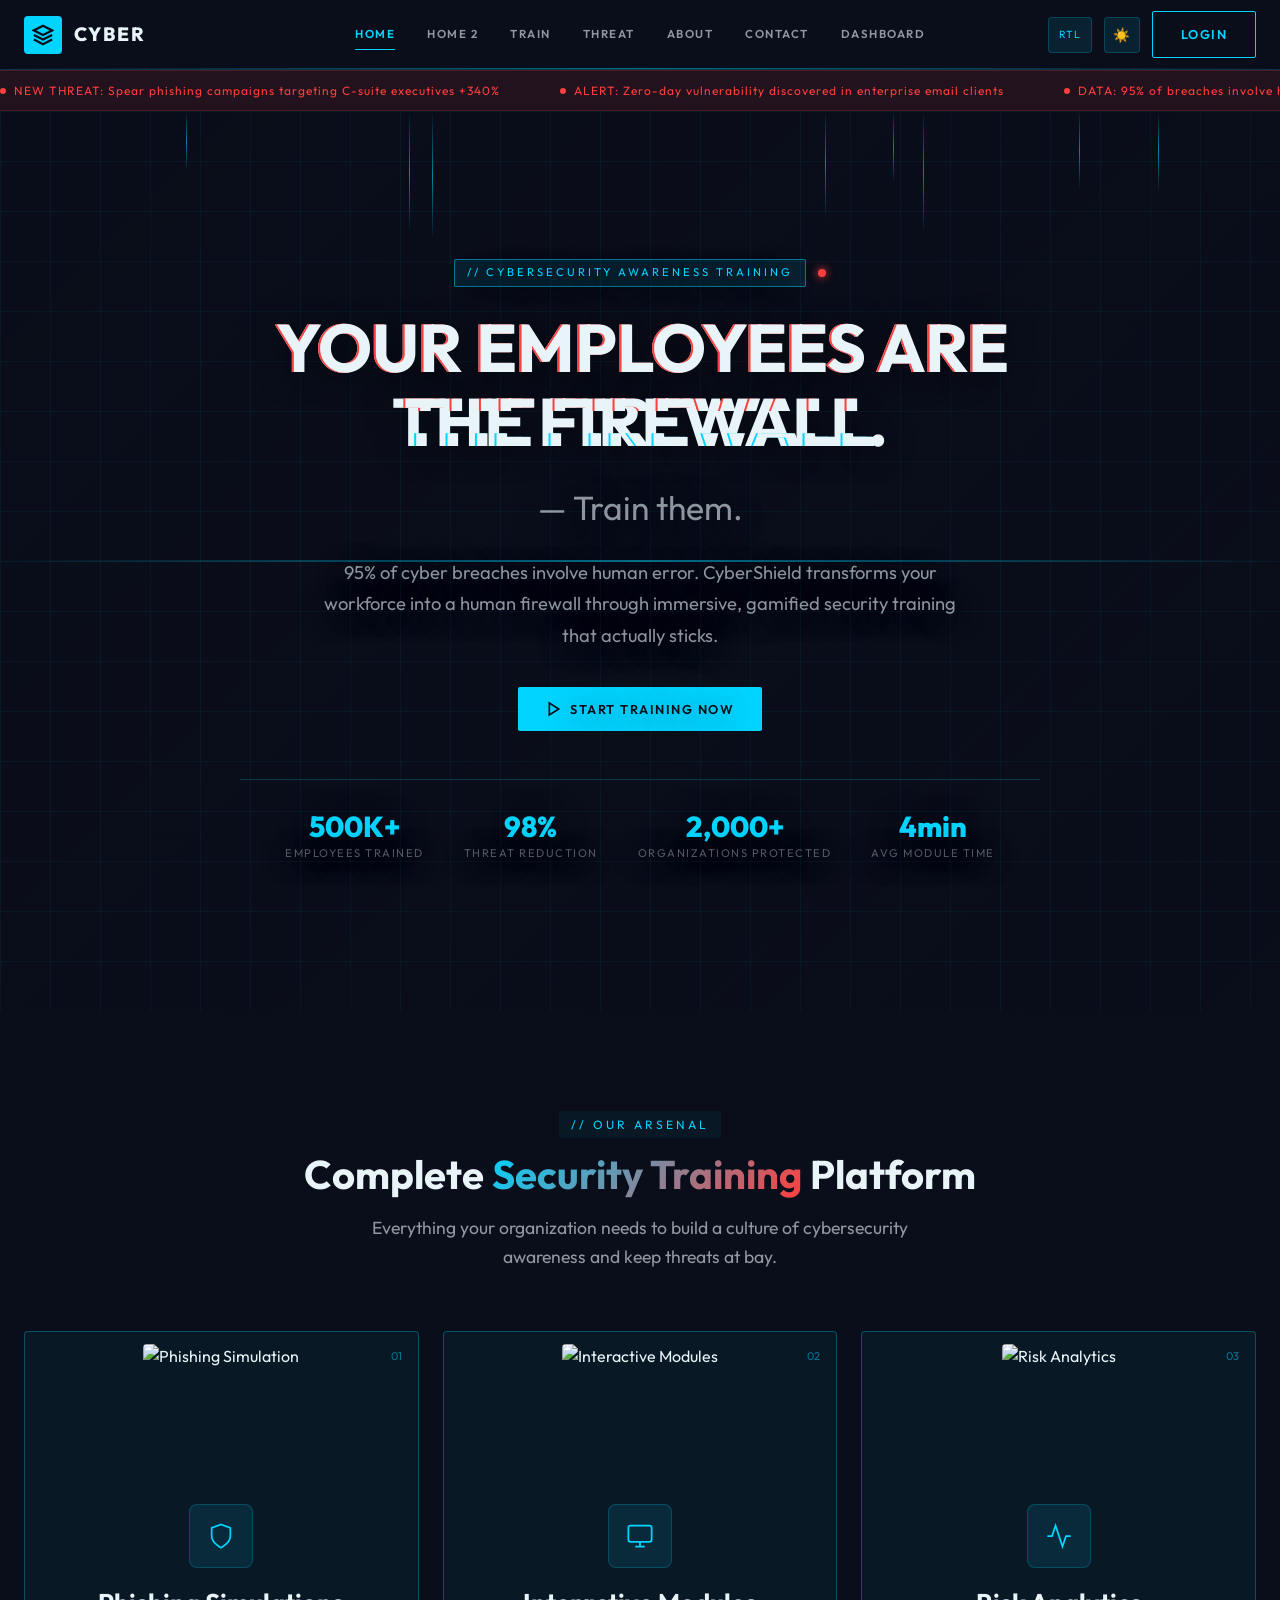
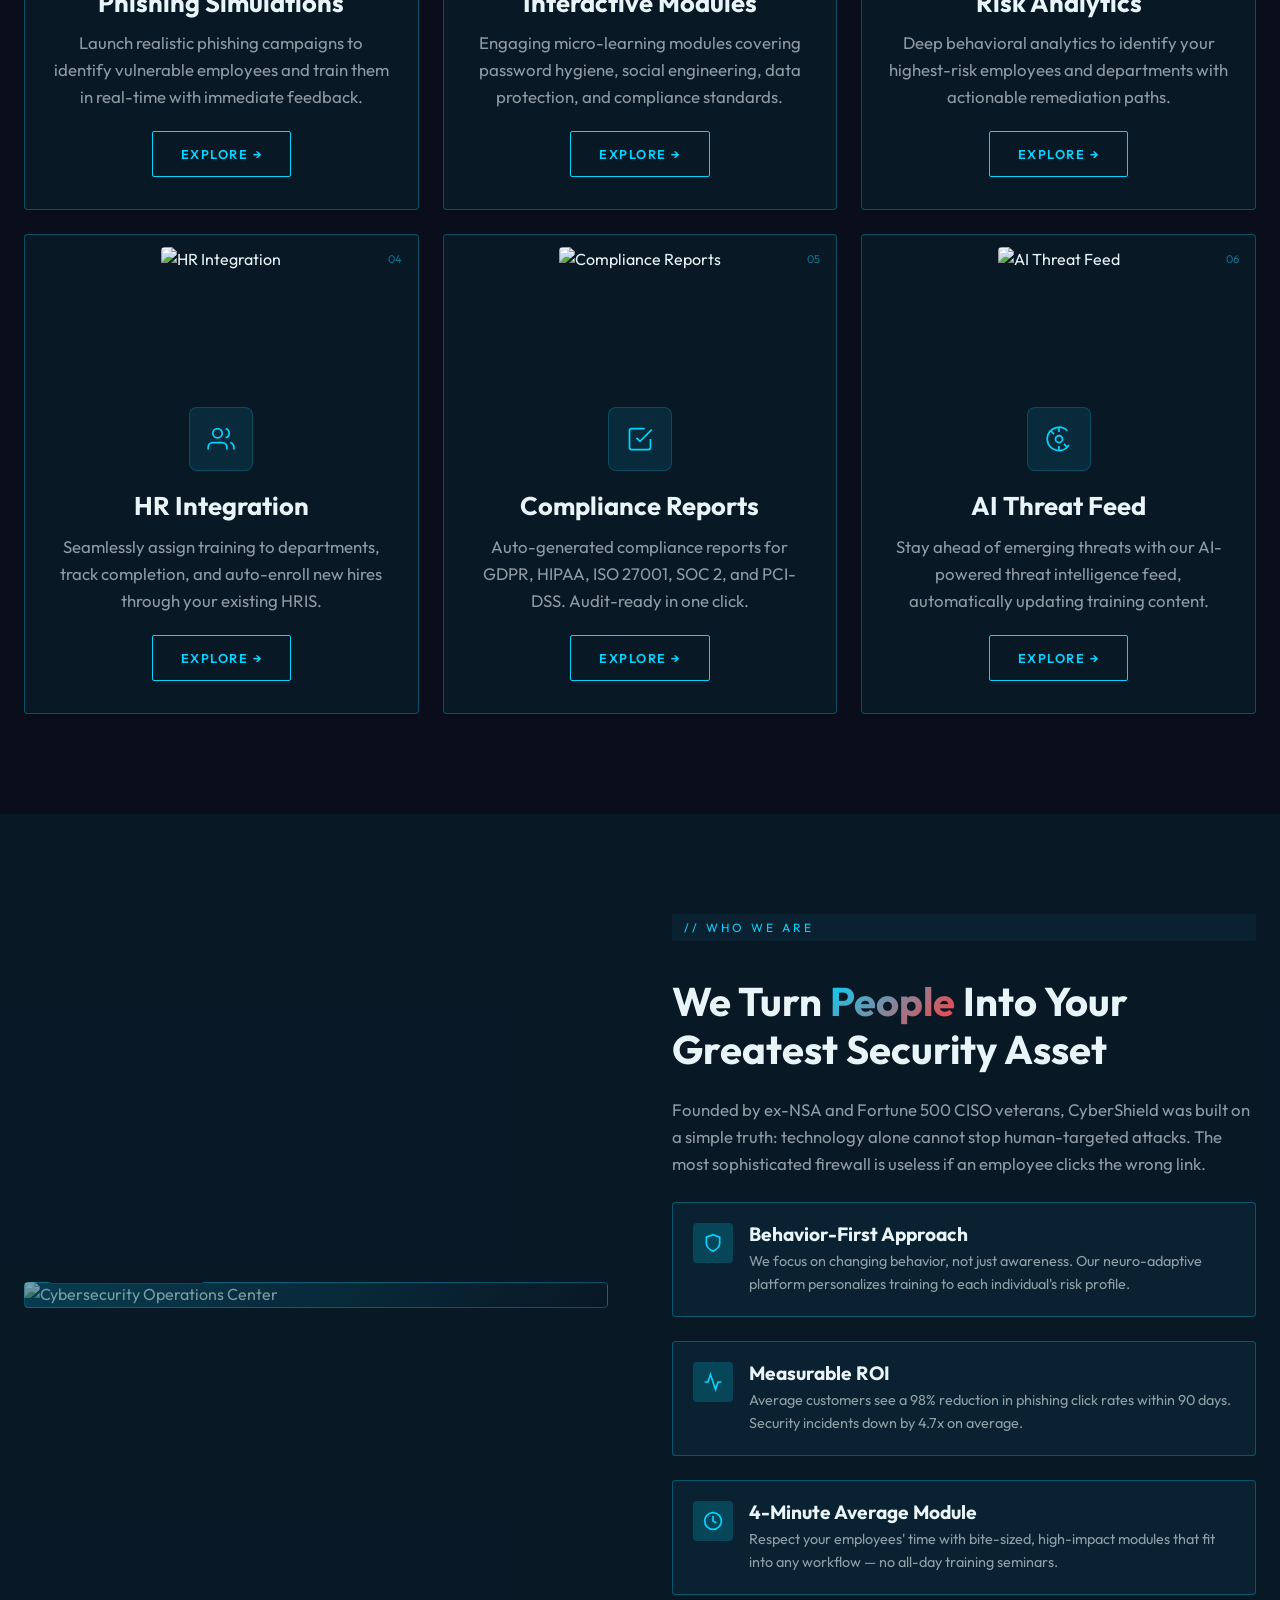
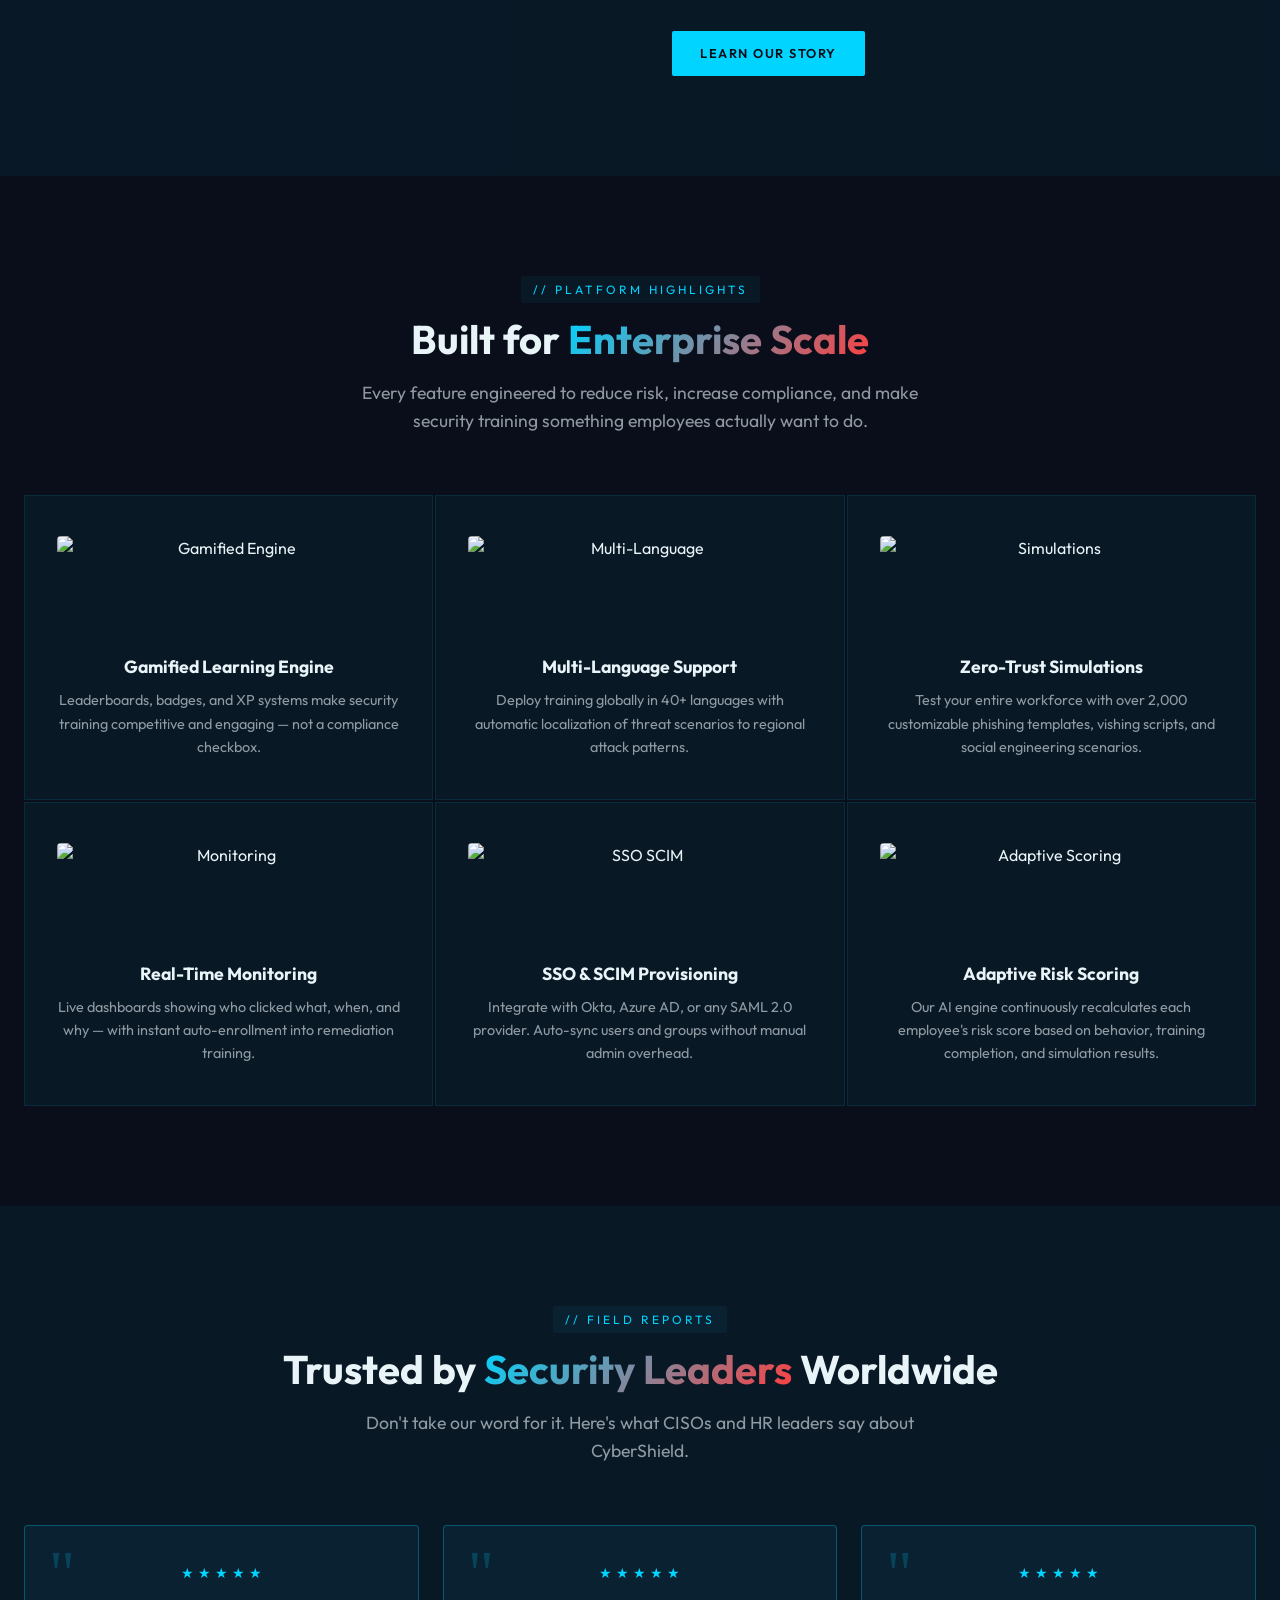
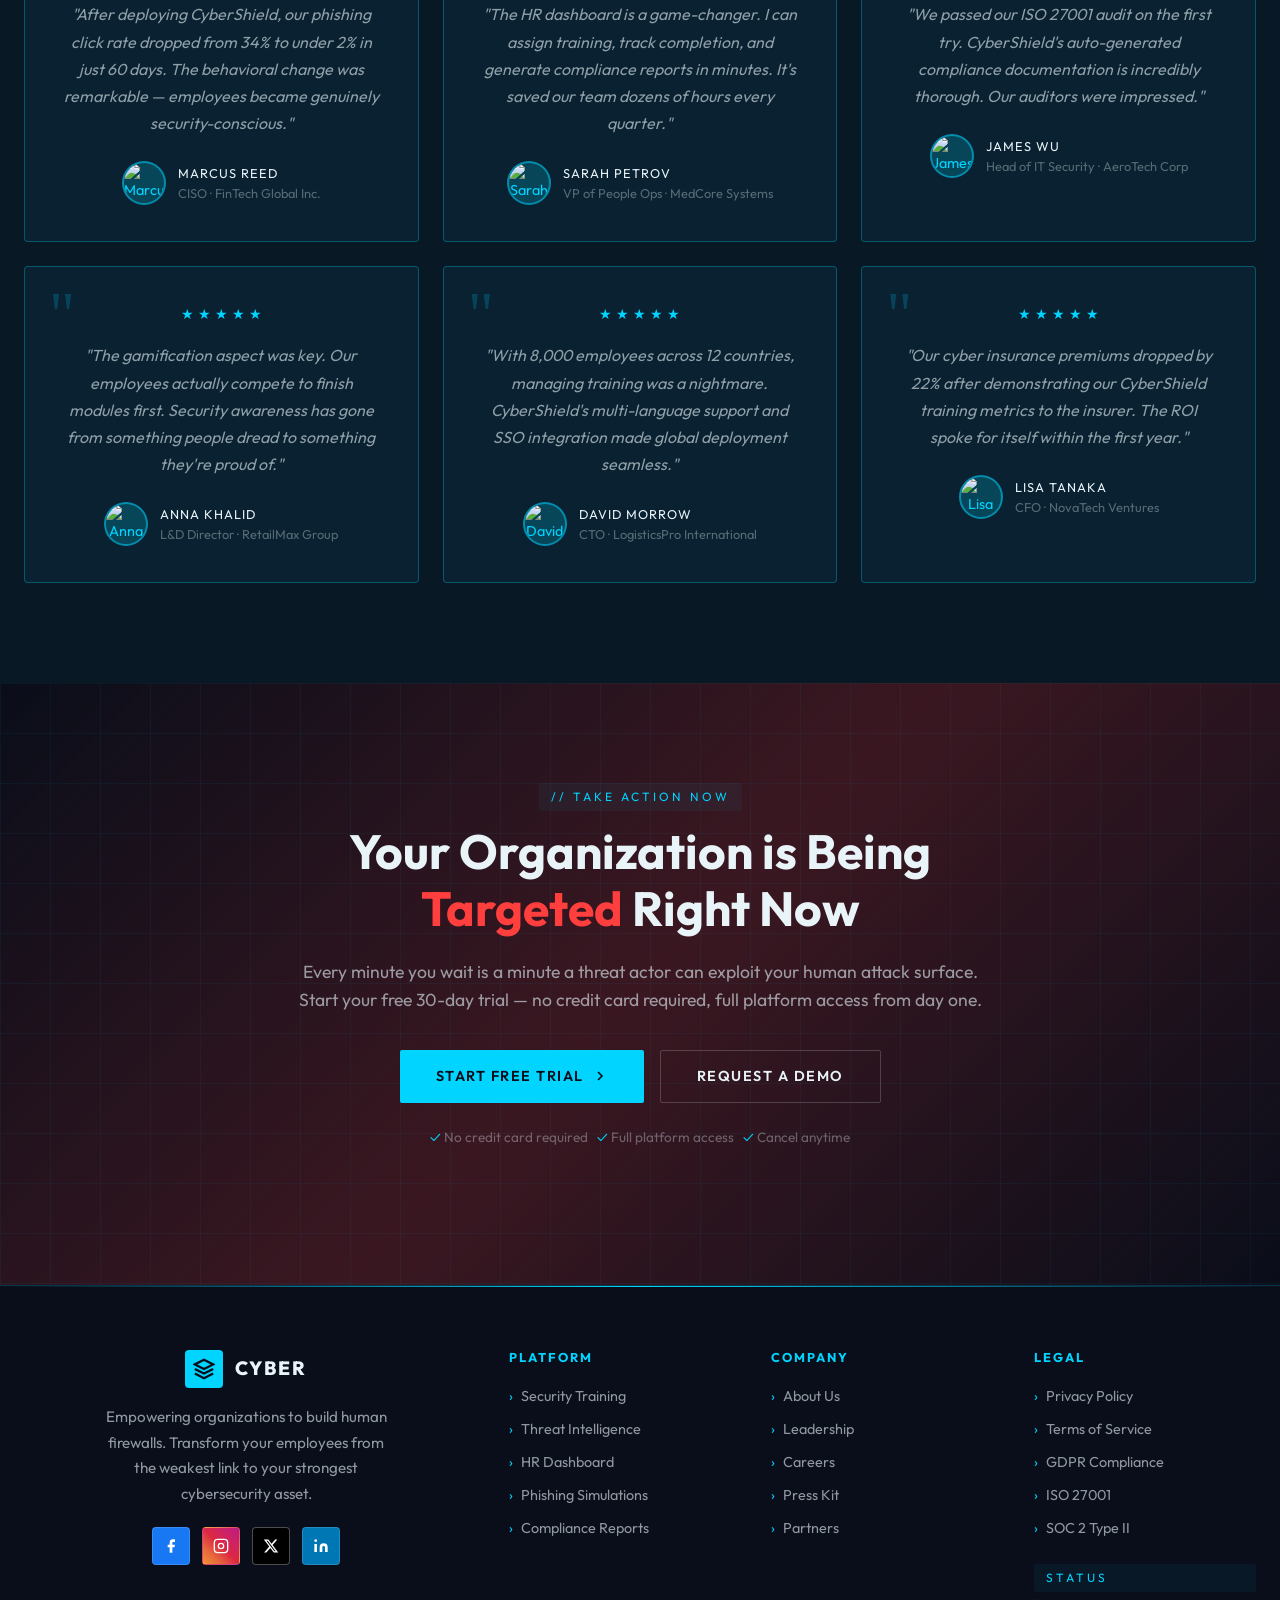
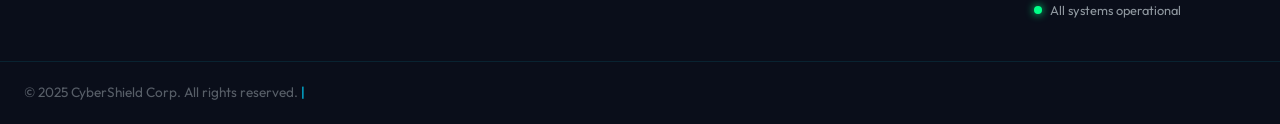
==== index.html @ a71af13a "first commit" ====
<!DOCTYPE html>
<html lang="en" data-theme="dark" dir="ltr">
<head>
  <meta charset="UTF-8" />
  <meta name="viewport" content="width=device-width, initial-scale=1.0" />
  <title>CyberShield — Human Firewall Training</title>
  <link rel="stylesheet" href="css/global.css" />
  <style>
    /* ============ HOME PAGE STYLES ============ */

    /* SECTION 1: HERO */
    .hero-section {
      min-height: 100vh;
      background-image: url('https://images.unsplash.com/photo-1550751827-4bd374c3f58b?w=1920&q=80');
      background-size: cover;
      background-position: center;
      background-attachment: fixed;
      display: flex;
      align-items: center;
      position: relative;
      overflow: hidden;
    }

    .hero-section::before {
      content: '';
      position: absolute;
      inset: 0;
      background: var(--hero-overlay);
    }

    .cyber-grid { z-index: 0; }

    .hero-content {
      position: relative;
      z-index: 10;
      max-width: 800px;
      margin: 0 auto;
      text-align: center;
      animation: fadeInUp 0.9s ease;
      text-shadow: var(--hero-text-shadow);
    }

    .hero-eyebrow {
      display: flex;
      align-items: center;
      justify-content: center;
      gap: 12px;
      margin-bottom: 24px;
    }

    .hero-tag {
      display: inline-block;
      font-family: var(--font-mono);
      font-size: 0.7rem;
      letter-spacing: 3px;
      color: var(--secondary);
      padding: 4px 12px;
      border: 1px solid var(--secondary-50);
      border-radius: 2px;
      background: var(--secondary-10);
    }

    .live-dot {
      width: 8px;
      height: 8px;
      background: var(--accent);
      border-radius: 50%;
      box-shadow: 0 0 8px var(--accent);
      animation: livePulse 1.5s ease-in-out infinite;
    }
    @keyframes livePulse {
      0%, 100% { transform: scale(1); opacity: 1; }
      50% { transform: scale(1.5); opacity: 0.6; }
    }

    .hero-title {
      font-size: clamp(2.4rem, 6vw, 4.2rem);
      line-height: 1.1;
      margin-bottom: 24px;
    }

    .hero-title .line-secondary { color: var(--secondary); display: block; }
    .hero-title .line-accent { color: var(--accent); }

    .hero-sub {
      font-size: 1.15rem;
      color: var(--text-muted);
      max-width: 650px;
      margin: 0 auto 36px;
      line-height: 1.7;
    }

    .hero-cta {
      display: flex;
      align-items: center;
      justify-content: center;
      gap: 16px;
      flex-wrap: wrap;
      margin-bottom: 48px;
    }

    .hero-stats {
      display: flex;
      justify-content: center;
      gap: 40px;
      padding-top: 32px;
      border-top: 1px solid var(--secondary-20);
      flex-wrap: wrap;
    }

    .hero-stat { display: flex; flex-direction: column; gap: 4px; text-align: center; }
    .hero-stat-num {
      font-family: var(--font-display);
      font-size: 1.8rem;
      font-weight: 800;
      color: var(--secondary);
      line-height: 1;
    }
    .hero-stat-label {
      font-family: var(--font-mono);
      font-size: 0.7rem;
      letter-spacing: 1.5px;
      color: var(--text-dim);
      text-transform: uppercase;
    }

    .hero-visual {
      position: absolute;
      right: 0;
      top: 0;
      bottom: 0;
      width: 45%;
      overflow: hidden;
      opacity: 0.08;
      pointer-events: none;
    }

    /* Floating badges */
    .hero-badge {
      position: absolute;
      background: var(--primary-90);
      border: var(--border-glow);
      padding: 10px 16px;
      border-radius: 4px;
      font-family: var(--font-mono);
      font-size: 0.75rem;
      color: var(--secondary);
      backdrop-filter: blur(8px);
      z-index: 2;
      animation: float 4s ease-in-out infinite;
    }
    .hero-badge:nth-child(1) { top: 20%; right: 15%; animation-delay: 0s; }
    .hero-badge:nth-child(2) { top: 45%; right: 6%; animation-delay: 1.5s; }
    .hero-badge:nth-child(3) { bottom: 25%; right: 18%; animation-delay: 0.8s; }

    @keyframes float {
      0%, 100% { transform: translateY(0px); }
      50% { transform: translateY(-12px); }
    }

    /* SECTION 2: SERVICES */
    .services-icon {
      width: 64px;
      height: 64px;
      background: var(--secondary-10);
      border: 1px solid var(--secondary-20);
      border-radius: 8px;
      display: flex;
      align-items: center;
      justify-content: center;
      margin: 0 auto 20px;
      transition: var(--transition);
    }

    .services-icon svg {
      width: 28px;
      height: 28px;
      color: var(--secondary);
      /* MONOCHROME */
      filter: none;
    }

    .card:hover .services-icon {
      background: var(--secondary-20);
      box-shadow: var(--glow-secondary);
      transform: scale(1.05);
    }

    .service-number {
      position: absolute;
      top: 16px;
      right: 16px;
      font-family: var(--font-mono);
      font-size: 0.7rem;
      color: var(--secondary-50);
    }

    /* SECTION 3: ABOUT */
    .about-layout {
      display: grid;
      grid-template-columns: 1fr 1fr;
      gap: 64px;
      align-items: center;
    }
    @media (max-width: 1023px) { .about-layout { grid-template-columns: 1fr; } }

    .about-image-wrap {
      position: relative;
      border-radius: 4px;
      overflow: hidden;
    }
    .about-image-wrap img {
      width: 100%;
      border-radius: 4px;
      filter: brightness(0.6) saturate(0.5);
    }
    .about-image-wrap::after {
      content: '';
      position: absolute;
      inset: 0;
      background: linear-gradient(135deg, var(--secondary-20), transparent);
      border: var(--border-glow);
      border-radius: 4px;
    }

    .about-image-badge {
      position: absolute;
      bottom: 24px;
      left: 24px;
      background: var(--primary-90);
      border: var(--border-glow);
      padding: 12px 20px;
      border-radius: 4px;
      z-index: 2;
      backdrop-filter: blur(8px);
    }
    .about-image-badge strong {
      font-family: var(--font-display);
      font-size: 1.5rem;
      color: var(--secondary);
      display: block;
    }

    .about-text { display: flex; flex-direction: column; gap: 24px; }
    .about-text h2 { margin-bottom: 0; }

    .about-feature {
      display: flex;
      align-items: flex-start;
      gap: 16px;
      padding: 20px;
      background: var(--secondary-05);
      border: var(--border-glow);
      border-radius: 4px;
      transition: var(--transition);
    }
    .about-feature:hover {
      background: var(--secondary-10);
      border-color: var(--secondary-50);
    }
    .about-feature-icon {
      width: 40px;
      height: 40px;
      background: var(--secondary-20);
      border-radius: 4px;
      display: flex;
      align-items: center;
      justify-content: center;
      flex-shrink: 0;
      color: var(--secondary);
    }

    /* SECTION 4: FEATURES */
    .features-grid {
      display: grid;
      grid-template-columns: repeat(3, 1fr);
      gap: 2px;
    }
    @media (min-width: 768px) and (max-width: 1023px) {
      .features-grid { grid-template-columns: repeat(2, 1fr); }
    }
    @media (max-width: 767px) {
      .features-grid { grid-template-columns: 1fr; }
    }

    .feature-item {
      padding: 40px 32px;
      background: var(--secondary-05);
      border: 1px solid var(--secondary-10);
      transition: var(--transition);
      display: flex;
      flex-direction: column;
      align-items: center;
      text-align: center;
    }
    .feature-item:hover {
      background: var(--secondary-10);
      z-index: 1;
      box-shadow: var(--glow-secondary);
    }
    .feature-num {
      font-family: var(--font-mono);
      font-size: 0.7rem;
      color: var(--secondary-50);
      letter-spacing: 2px;
      margin-bottom: 16px;
    }
    .feature-item h3 { font-size: 1.1rem; margin-bottom: 12px; }
    .feature-item p { font-size: 0.9rem; }

    /* SECTION 5: TESTIMONIALS */
    .testimonial-card {
      padding: 36px;
      background: var(--secondary-05);
      border: var(--border-glow);
      border-radius: 4px;
      position: relative;
      display: flex;
      flex-direction: column;
      align-items: center;
      text-align: center;
      transition: var(--transition);
    }
    .testimonial-card::before {
      content: '"';
      position: absolute;
      top: 16px;
      left: 24px;
      font-size: 4rem;
      font-family: Georgia, serif;
      color: var(--secondary-20);
      line-height: 1;
    }
    .testimonial-card:hover {
      transform: translateY(-4px);
      box-shadow: var(--glow-secondary);
    }

    .testimonial-text {
      font-size: 1rem;
      line-height: 1.7;
      color: var(--text-muted);
      margin-bottom: 24px;
      font-style: italic;
    }

    .testimonial-author {
      display: flex;
      align-items: center;
      gap: 12px;
      justify-content: center;
    }

    .testimonial-avatar {
      width: 44px;
      height: 44px;
      border-radius: 50%;
      background: var(--secondary-20);
      border: 2px solid var(--secondary-50);
      display: flex;
      align-items: center;
      justify-content: center;
      font-family: var(--font-display);
      font-size: 0.9rem;
      color: var(--secondary);
    }

    .testimonial-info { text-align: left; }
    .testimonial-name {
      font-family: var(--font-display);
      font-size: 0.8rem;
      letter-spacing: 1px;
      color: var(--text-primary);
    }
    .testimonial-role {
      font-size: 0.8rem;
      color: var(--text-dim);
      font-family: var(--font-mono);
    }

    .stars {
      display: flex;
      justify-content: center;
      gap: 4px;
      margin-bottom: 16px;
    }
    .star { color: var(--secondary); font-size: 0.9rem; }

    /* SECTION 6: CTA */
    .cta-section {
      background-image: url('https://images.unsplash.com/photo-1558494949-ef010cbdcc31?w=1920&q=80');
      background-size: cover;
      background-position: center;
      background-attachment: fixed;
      position: relative;
      overflow: hidden;
    }
    .cta-section::before {
      content: '';
      position: absolute;
      inset: 0;
      background: linear-gradient(135deg, var(--primary-90), var(--accent-20), var(--primary-90));
    }
    .cta-content {
      position: relative;
      z-index: 1;
      text-align: center;
      max-width: 700px;
      margin: 0 auto;
    }
    .cta-content h2 { font-size: clamp(1.8rem,4vw,3rem); margin-bottom: 20px; }
    .cta-content p { font-size: 1.1rem; margin-bottom: 36px; }
    .cta-buttons { display: flex; gap: 16px; justify-content: center; flex-wrap: wrap; }

    /* Threat ticker */
    .threat-ticker {
      background: var(--accent-10);
      border-top: 1px solid var(--accent-20);
      border-bottom: 1px solid var(--accent-20);
      padding: 10px 0;
      overflow: hidden;
      position: relative;
    }
    .ticker-inner {
      display: flex;
      gap: 60px;
      animation: tickerScroll 25s linear infinite;
      white-space: nowrap;
    }
    .ticker-item {
      font-family: var(--font-mono);
      font-size: 0.75rem;
      color: var(--accent);
      letter-spacing: 1px;
      display: flex;
      align-items: center;
      gap: 8px;
    }
    .ticker-dot { width: 6px; height: 6px; background: var(--accent); border-radius: 50%; }
    @keyframes tickerScroll { 0% { transform: translateX(0); } 100% { transform: translateX(-50%); } }
  </style>
</head>
<body>
  <!-- Header inject -->
  <div id="header-inject"></div>

  <!-- THREAT TICKER -->
  <div class="threat-ticker">
    <div class="ticker-inner">
      <span class="ticker-item"><span class="ticker-dot"></span> NEW THREAT: Spear phishing campaigns targeting C-suite executives +340%</span>
      <span class="ticker-item"><span class="ticker-dot"></span> ALERT: Zero-day vulnerability discovered in enterprise email clients</span>
      <span class="ticker-item"><span class="ticker-dot"></span> DATA: 95% of breaches involve human error — Train your team today</span>
      <span class="ticker-item"><span class="ticker-dot"></span> REPORT: Average breach cost reaches $4.88M in 2024</span>
      <span class="ticker-item"><span class="ticker-dot"></span> NEW THREAT: Spear phishing campaigns targeting C-suite executives +340%</span>
      <span class="ticker-item"><span class="ticker-dot"></span> ALERT: Zero-day vulnerability discovered in enterprise email clients</span>
      <span class="ticker-item"><span class="ticker-dot"></span> DATA: 95% of breaches involve human error — Train your team today</span>
      <span class="ticker-item"><span class="ticker-dot"></span> REPORT: Average breach cost reaches $4.88M in 2024</span>
    </div>
  </div>

  <!-- =============================================
       SECTION 1: HERO
       ============================================= -->
  <section class="hero-section" id="hero">
    <div class="cyber-grid"></div>
    <div class="data-streams" style="position:absolute;inset:0;overflow:hidden;pointer-events:none;"></div>

    

    <div class="container">
      <div class="hero-content">
        <div class="hero-eyebrow">
          <span class="hero-tag">// CYBERSECURITY AWARENESS TRAINING</span>
          <span class="live-dot"></span>
        </div>

        <h1 class="hero-title glitch" data-text="YOUR EMPLOYEES ARE THE FIREWALL">
          YOUR EMPLOYEES ARE THE FIREWALL.<br/>
          <span class="line-secondary"></span>
          <span style="font-size:0.5em;color:var(--text-muted);font-weight:400;"> — Train them.</span>
        </h1>

        <p class="hero-sub">
          95% of cyber breaches involve human error. CyberShield transforms your workforce into a human firewall through immersive, gamified security training that actually sticks.
        </p>

        <div class="hero-cta">
          <a href="training.html" class="btn btn-primary">
            <svg width="16" height="16" viewBox="0 0 24 24" fill="none" stroke="currentColor" stroke-width="2.5"><polygon points="5,3 19,12 5,21"/></svg>
            Start Training Now
          </a>
          
          
        </div>

        <div class="hero-stats">
          <div class="hero-stat">
            <span class="hero-stat-num" data-count="500" data-suffix="K+">0</span>
            <span class="hero-stat-label">Employees Trained</span>
          </div>
          <div class="hero-stat">
            <span class="hero-stat-num" data-count="98" data-suffix="%">0</span>
            <span class="hero-stat-label">Threat Reduction</span>
          </div>
          <div class="hero-stat">
            <span class="hero-stat-num" data-count="2000" data-suffix="+">0</span>
            <span class="hero-stat-label">Organizations Protected</span>
          </div>
          <div class="hero-stat">
            <span class="hero-stat-num" data-count="4" data-suffix="min">0</span>
            <span class="hero-stat-label">Avg Module Time</span>
          </div>
        </div>
      </div>
    </div>
  </section>

  <!-- =============================================
       SECTION 2: SERVICES
       ============================================= -->
  <section class="section" id="services">
    <div class="container">
      <div class="section-header reveal">
        <span class="section-tag">// OUR ARSENAL</span>
        <h2>Complete <span class="gradient-text">Security Training</span> Platform</h2>
        <p>Everything your organization needs to build a culture of cybersecurity awareness and keep threats at bay.</p>
      </div>

      <div class="card-grid card-grid-3">
        <div class="card reveal reveal-delay-1">
          <div class="card-img-top" style="height:140px;overflow:hidden;border-radius:4px 4px 0 0;margin:-20px -20px 20px -20px;">
            <img src="https://b2286810.smushcdn.com/2286810/wp-content/uploads/2018/08/Fotolia_204077439_S.jpg?lossy=1&strip=1&webp=1" style="width:100%;height:100%;object-fit:cover;object-position:top;" alt="Phishing Simulation"/>
          </div>
          <span class="service-number">01</span>
          <div class="services-icon">
            <svg viewBox="0 0 24 24" fill="none" stroke="currentColor" stroke-width="1.5">
              <path d="M12 22s8-4 8-10V5l-8-3-8 3v7c0 6 8 10 8 10z"/>
            </svg>
          </div>
          <h3>Phishing Simulations</h3>
          <p>Launch realistic phishing campaigns to identify vulnerable employees and train them in real-time with immediate feedback.</p>
          <a href="training.html" class="btn btn-outline" style="margin-top:20px;">Explore →</a>
        </div>

        <div class="card reveal reveal-delay-2">
          <div class="card-img-top" style="height:140px;overflow:hidden;border-radius:4px 4px 0 0;margin:-20px -20px 20px -20px;">
            <img src="https://dezigntechnology.com/wp-content/uploads/2022/12/big-services-technit-2.jpg" style="width:100%;height:100%;object-fit:cover;object-position:center;" alt="Interactive Modules"/>
          </div>
          <span class="service-number">02</span>
          <div class="services-icon">
            <svg viewBox="0 0 24 24" fill="none" stroke="currentColor" stroke-width="1.5">
              <rect x="2" y="3" width="20" height="14" rx="2"/>
              <path d="M8 21h8M12 17v4"/>
            </svg>
          </div>
          <h3>Interactive Modules</h3>
          <p>Engaging micro-learning modules covering password hygiene, social engineering, data protection, and compliance standards.</p>
          <a href="training.html" class="btn btn-outline" style="margin-top:20px;">Explore →</a>
        </div>

        <div class="card reveal reveal-delay-3">
          <div class="card-img-top" style="height:140px;overflow:hidden;border-radius:4px 4px 0 0;margin:-20px -20px 20px -20px;">
            <img src="https://www.centraleyes.com/wp-content/uploads/2022/06/Cybersecurity_Risk_Analysis.jpg" style="width:100%;height:100%;object-fit:cover;object-position:bottom;" alt="Risk Analytics"/>
          </div>
          <span class="service-number">03</span>
          <div class="services-icon">
            <svg viewBox="0 0 24 24" fill="none" stroke="currentColor" stroke-width="1.5">
              <polyline points="22 12 18 12 15 21 9 3 6 12 2 12"/>
            </svg>
          </div>
          <h3>Risk Analytics</h3>
          <p>Deep behavioral analytics to identify your highest-risk employees and departments with actionable remediation paths.</p>
          <a href="dashboard.html" class="btn btn-outline" style="margin-top:20px;">Explore →</a>
        </div>

        <div class="card reveal reveal-delay-1">
          <div class="card-img-top" style="height:140px;overflow:hidden;border-radius:4px 4px 0 0;margin:-20px -20px 20px -20px;">
            <img src="https://encrypted-tbn0.gstatic.com/images?q=tbn:ANd9GcTC9tdTzhxgMAMarNDAfbMciK-uS2-lf6d_ug&s" style="width:100%;height:100%;object-fit:cover;object-position:top;" alt="HR Integration"/>
          </div>
          <span class="service-number">04</span>
          <div class="services-icon">
            <svg viewBox="0 0 24 24" fill="none" stroke="currentColor" stroke-width="1.5">
              <path d="M17 21v-2a4 4 0 00-4-4H5a4 4 0 00-4 4v2"/>
              <circle cx="9" cy="7" r="4"/>
              <path d="M23 21v-2a4 4 0 00-3-3.87M16 3.13a4 4 0 010 7.75"/>
            </svg>
          </div>
          <h3>HR Integration</h3>
          <p>Seamlessly assign training to departments, track completion, and auto-enroll new hires through your existing HRIS.</p>
          <a href="dashboard.html" class="btn btn-outline" style="margin-top:20px;">Explore →</a>
        </div>

        <div class="card reveal reveal-delay-2">
          <div class="card-img-top" style="height:140px;overflow:hidden;border-radius:4px 4px 0 0;margin:-20px -20px 20px -20px;">
            <img src="https://www.cyberarrow.io/storage/2024/06/Cyber-Security-Stats-Illustrtion.png" style="width:100%;height:100%;object-fit:cover;object-position:center;" alt="Compliance Reports"/>
          </div>
          <span class="service-number">05</span>
          <div class="services-icon">
            <svg viewBox="0 0 24 24" fill="none" stroke="currentColor" stroke-width="1.5">
              <path d="M9 11l3 3L22 4"/>
              <path d="M21 12v7a2 2 0 01-2 2H5a2 2 0 01-2-2V5a2 2 0 012-2h11"/>
            </svg>
          </div>
          <h3>Compliance Reports</h3>
          <p>Auto-generated compliance reports for GDPR, HIPAA, ISO 27001, SOC 2, and PCI-DSS. Audit-ready in one click.</p>
          <a href="dashboard.html" class="btn btn-outline" style="margin-top:20px;">Explore →</a>
        </div>

        <div class="card reveal reveal-delay-3">
          <div class="card-img-top" style="height:140px;overflow:hidden;border-radius:4px 4px 0 0;margin:-20px -20px 20px -20px;">
            <img src="https://encrypted-tbn0.gstatic.com/images?q=tbn:ANd9GcQzJ6MV5l61kti7vdZ-3Iu42Ol6nsbihpecWw&s" style="width:100%;height:100%;object-fit:cover;object-position:bottom;" alt="AI Threat Feed"/>
          </div>
          <span class="service-number">06</span>
          <div class="services-icon">
            <svg viewBox="0 0 24 24" fill="none" stroke="currentColor" stroke-width="1.5">
              <circle cx="12" cy="12" r="3"/>
              <path d="M19.07 4.93A10 10 0 1 0 20.54 17"/>
              <path d="M12 2v4M12 18v4M4.93 4.93l2.83 2.83M16.24 16.24l2.83 2.83"/>
            </svg>
          </div>
          <h3>AI Threat Feed</h3>
          <p>Stay ahead of emerging threats with our AI-powered threat intelligence feed, automatically updating training content.</p>
          <a href="threats.html" class="btn btn-outline" style="margin-top:20px;">Explore →</a>
        </div>
      </div>
    </div>
  </section>

  <!-- =============================================
       SECTION 3: ABOUT
       ============================================= -->
  <section class="section section-alt" id="about">
    <div class="container">
      <div class="about-layout">
        <div class="about-image-wrap reveal">
          <img src="https://images.unsplash.com/photo-1563986768609-322da13575f3?w=800&q=80" alt="Cybersecurity Operations Center" loading="lazy" />
          <div class="about-image-badge">
            <strong data-count="12" data-suffix="yr">0</strong>
            <span style="font-size:0.75rem;color:var(--text-muted);font-family:var(--font-mono);">Years protecting orgs</span>
          </div>
        </div>

        <div class="about-text reveal reveal-delay-2">
          <span class="section-tag">// WHO WE ARE</span>
          <h2>We Turn <span class="gradient-text">People</span> Into Your Greatest Security Asset</h2>
          <p>Founded by ex-NSA and Fortune 500 CISO veterans, CyberShield was built on a simple truth: technology alone cannot stop human-targeted attacks. The most sophisticated firewall is useless if an employee clicks the wrong link.</p>

          <div class="about-feature">
            <div class="about-feature-icon">
              <svg width="20" height="20" viewBox="0 0 24 24" fill="none" stroke="currentColor" stroke-width="2"><path d="M12 22s8-4 8-10V5l-8-3-8 3v7c0 6 8 10 8 10z"/></svg>
            </div>
            <div>
              <h4 style="margin-bottom:4px;">Behavior-First Approach</h4>
              <p style="font-size:0.9rem;">We focus on changing behavior, not just awareness. Our neuro-adaptive platform personalizes training to each individual's risk profile.</p>
            </div>
          </div>

          <div class="about-feature">
            <div class="about-feature-icon">
              <svg width="20" height="20" viewBox="0 0 24 24" fill="none" stroke="currentColor" stroke-width="2"><polyline points="22 12 18 12 15 21 9 3 6 12 2 12"/></svg>
            </div>
            <div>
              <h4 style="margin-bottom:4px;">Measurable ROI</h4>
              <p style="font-size:0.9rem;">Average customers see a 98% reduction in phishing click rates within 90 days. Security incidents down by 4.7x on average.</p>
            </div>
          </div>

          <div class="about-feature">
            <div class="about-feature-icon">
              <svg width="20" height="20" viewBox="0 0 24 24" fill="none" stroke="currentColor" stroke-width="2"><circle cx="12" cy="12" r="10"/><polyline points="12 6 12 12 16 14"/></svg>
            </div>
            <div>
              <h4 style="margin-bottom:4px;">4-Minute Average Module</h4>
              <p style="font-size:0.9rem;">Respect your employees' time with bite-sized, high-impact modules that fit into any workflow — no all-day training seminars.</p>
            </div>
          </div>

          <div style="margin-top:12px;">
            <a href="about.html" class="btn btn-primary">Learn Our Story</a>
          </div>
        </div>
      </div>
    </div>
  </section>

  <!-- =============================================
       SECTION 4: FEATURES / HIGHLIGHTS
       ============================================= -->
  <section class="section" id="features">
    <div class="container">
      <div class="section-header reveal">
        <span class="section-tag">// PLATFORM HIGHLIGHTS</span>
        <h2>Built for <span class="gradient-text">Enterprise Scale</span></h2>
        <p>Every feature engineered to reduce risk, increase compliance, and make security training something employees actually want to do.</p>
      </div>

      <div class="features-grid reveal">
        <div class="feature-item">
          <div style="width:100%;height:100px;overflow:hidden;margin-bottom:20px;border-radius:4px;">
            <img src="https://www.securitycompass.com/wp-content/uploads/gamified-cybersecurity-training.png" style="width:100%;height:100%;object-fit:cover;object-position:top;" alt="Gamified Engine"/>
          </div>
          <h3>Gamified Learning Engine</h3>
          <p>Leaderboards, badges, and XP systems make security training competitive and engaging — not a compliance checkbox.</p>
        </div>
        <div class="feature-item">
          <div style="width:100%;height:100px;overflow:hidden;margin-bottom:20px;border-radius:4px;">
            <img src="https://serokell.io/files/aw/aw9g45a.Top_Languages_for_Cybersecurity_pic2.jpg" style="width:100%;height:100%;object-fit:cover;object-position:center;" alt="Multi-Language"/>
          </div>
          <h3>Multi-Language Support</h3>
          <p>Deploy training globally in 40+ languages with automatic localization of threat scenarios to regional attack patterns.</p>
        </div>
        <div class="feature-item">
          <div style="width:100%;height:100px;overflow:hidden;margin-bottom:20px;border-radius:4px;">
            <img src="https://encrypted-tbn0.gstatic.com/images?q=tbn:ANd9GcR0aQ5qjp3Ji9fr3r9OosscTvE1ioXTpea1QA&s" style="width:100%;height:100%;object-fit:cover;object-position:bottom;" alt="Simulations"/>
          </div>
          <h3>Zero-Trust Simulations</h3>
          <p>Test your entire workforce with over 2,000 customizable phishing templates, vishing scripts, and social engineering scenarios.</p>
        </div>
        <div class="feature-item">
          <div style="width:100%;height:100px;overflow:hidden;margin-bottom:20px;border-radius:4px;">
            <img src="https://encrypted-tbn0.gstatic.com/images?q=tbn:ANd9GcSV_NOzjiAXHZbn2Z84knQLNpqQ3Gqo_JMmMg&s" style="width:100%;height:100%;object-fit:cover;object-position:top;" alt="Monitoring"/>
          </div>
          <h3>Real-Time Monitoring</h3>
          <p>Live dashboards showing who clicked what, when, and why — with instant auto-enrollment into remediation training.</p>
        </div>
        <div class="feature-item">
          <div style="width:100%;height:100px;overflow:hidden;margin-bottom:20px;border-radius:4px;">
            <img src="https://encrypted-tbn0.gstatic.com/images?q=tbn:ANd9GcTWlZY63D_GwxkQHBaORhc4oiDr4oU-VJ94Rg&s" style="width:100%;height:100%;object-fit:cover;object-position:center;" alt="SSO SCIM"/>
          </div>
          <h3>SSO & SCIM Provisioning</h3>
          <p>Integrate with Okta, Azure AD, or any SAML 2.0 provider. Auto-sync users and groups without manual admin overhead.</p>
        </div>
        <div class="feature-item">
          <div style="width:100%;height:100px;overflow:hidden;margin-bottom:20px;border-radius:4px;">
            <img src="https://encrypted-tbn0.gstatic.com/images?q=tbn:ANd9GcTU90qNKixw2XMibzIbVwg9tOC-aGs8rJZ9sA&s" style="width:100%;height:100%;object-fit:cover;object-position:bottom;" alt="Adaptive Scoring"/>
          </div>
          <h3>Adaptive Risk Scoring</h3>
          <p>Our AI engine continuously recalculates each employee's risk score based on behavior, training completion, and simulation results.</p>
        </div>
      </div>
    </div>
  </section>

  <!-- =============================================
       SECTION 5: TESTIMONIALS
       ============================================= -->
  <section class="section section-alt" id="testimonials">
    <div class="container">
      <div class="section-header reveal">
        <span class="section-tag">// FIELD REPORTS</span>
        <h2>Trusted by <span class="gradient-text">Security Leaders</span> Worldwide</h2>
        <p>Don't take our word for it. Here's what CISOs and HR leaders say about CyberShield.</p>
      </div>

      <div class="card-grid card-grid-3">
        <div class="testimonial-card reveal reveal-delay-1">
          <div class="stars">
            <span class="star">★</span><span class="star">★</span><span class="star">★</span><span class="star">★</span><span class="star">★</span>
          </div>
          <p class="testimonial-text">"After deploying CyberShield, our phishing click rate dropped from 34% to under 2% in just 60 days. The behavioral change was remarkable — employees became genuinely security-conscious."</p>
          <div class="testimonial-author">
            <div class="testimonial-avatar">
              <img src="https://media.licdn.com/dms/image/v2/D4D03AQFlSTcDMRjkTA/profile-displayphoto-shrink_200_200/profile-displayphoto-shrink_200_200/0/1716321089212?e=2147483647&v=beta&t=9nR7UomA1H08zIA8w0_16WiBsOBBPLAUddcN1AAGNf0" style="width:100%;height:100%;object-fit:cover;object-position:0% 0%;border-radius:50%;" alt="Marcus Reed"/>
            </div>
            <div class="testimonial-info">
              <div class="testimonial-name">MARCUS REED</div>
              <div class="testimonial-role">CISO · FinTech Global Inc.</div>
            </div>
          </div>
        </div>

        <div class="testimonial-card reveal reveal-delay-2">
          <div class="stars">
            <span class="star">★</span><span class="star">★</span><span class="star">★</span><span class="star">★</span><span class="star">★</span>
          </div>
          <p class="testimonial-text">"The HR dashboard is a game-changer. I can assign training, track completion, and generate compliance reports in minutes. It's saved our team dozens of hours every quarter."</p>
          <div class="testimonial-author">
            <div class="testimonial-avatar">
              <img src="https://encrypted-tbn0.gstatic.com/images?q=tbn:ANd9GcTWPFrmSC8kP_F_Ph_0Nnb6Oao0A4tHyn3iZw&s" style="width:100%;height:100%;object-fit:cover;object-position:20% 0%;border-radius:50%;" alt="Sarah Petrov"/>
            </div>
            <div class="testimonial-info">
              <div class="testimonial-name">SARAH PETROV</div>
              <div class="testimonial-role">VP of People Ops · MedCore Systems</div>
            </div>
          </div>
        </div>

        <div class="testimonial-card reveal reveal-delay-3">
          <div class="stars">
            <span class="star">★</span><span class="star">★</span><span class="star">★</span><span class="star">★</span><span class="star">★</span>
          </div>
          <p class="testimonial-text">"We passed our ISO 27001 audit on the first try. CyberShield's auto-generated compliance documentation is incredibly thorough. Our auditors were impressed."</p>
          <div class="testimonial-author">
            <div class="testimonial-avatar">
              <img src="https://media.licdn.com/dms/image/v2/D5603AQEcUj6AiE1Z1A/profile-displayphoto-scale_200_200/B56ZsIy5K3JsAY-/0/1765379119012?e=2147483647&v=beta&t=pkgzpwX1-BmOhWGU3zDEoy53xqGypG8Rvhfgzcf_aXw" style="width:100%;height:100%;object-fit:cover;object-position:40% 0%;border-radius:50%;" alt="James Wu"/>
            </div>
            <div class="testimonial-info">
              <div class="testimonial-name">JAMES WU</div>
              <div class="testimonial-role">Head of IT Security · AeroTech Corp</div>
            </div>
          </div>
        </div>

        <div class="testimonial-card reveal reveal-delay-1">
          <div class="stars">
            <span class="star">★</span><span class="star">★</span><span class="star">★</span><span class="star">★</span><span class="star">★</span>
          </div>
          <p class="testimonial-text">"The gamification aspect was key. Our employees actually compete to finish modules first. Security awareness has gone from something people dread to something they're proud of."</p>
          <div class="testimonial-author">
            <div class="testimonial-avatar">
              <img src="https://encrypted-tbn0.gstatic.com/images?q=tbn:ANd9GcQ85ta-SbeMC9ekXbn-2qn0DT14FJ64WC0WVQ&s" style="width:100%;height:100%;object-fit:cover;object-position:60% 0%;border-radius:50%;" alt="Anna Khalid"/>
            </div>
            <div class="testimonial-info">
              <div class="testimonial-name">ANNA KHALID</div>
              <div class="testimonial-role">L&D Director · RetailMax Group</div>
            </div>
          </div>
        </div>

        <div class="testimonial-card reveal reveal-delay-2">
          <div class="stars">
            <span class="star">★</span><span class="star">★</span><span class="star">★</span><span class="star">★</span><span class="star">★</span>
          </div>
          <p class="testimonial-text">"With 8,000 employees across 12 countries, managing training was a nightmare. CyberShield's multi-language support and SSO integration made global deployment seamless."</p>
          <div class="testimonial-author">
            <div class="testimonial-avatar">
              <img src="https://encrypted-tbn0.gstatic.com/images?q=tbn:ANd9GcSH0zWSyzrw5iyRQxjXVg2EbNKYcz54rHLc5A&s" style="width:100%;height:100%;object-fit:cover;object-position:80% 0%;border-radius:50%;" alt="David Morrow"/>
            </div>
            <div class="testimonial-info">
              <div class="testimonial-name">DAVID MORROW</div>
              <div class="testimonial-role">CTO · LogisticsPro International</div>
            </div>
          </div>
        </div>

        <div class="testimonial-card reveal reveal-delay-3">
          <div class="stars">
            <span class="star">★</span><span class="star">★</span><span class="star">★</span><span class="star">★</span><span class="star">★</span>
          </div>
          <p class="testimonial-text">"Our cyber insurance premiums dropped by 22% after demonstrating our CyberShield training metrics to the insurer. The ROI spoke for itself within the first year."</p>
          <div class="testimonial-author">
            <div class="testimonial-avatar">
              <img src="https://media.licdn.com/dms/image/v2/D5622AQECiOF2X-yBIg/feedshare-shrink_1280/B56ZqXqGBVJYAs-/0/1763480986562?e=2147483647&v=beta&t=ku3VcRADIVvno8cufhato0ht1blVIAejYsMDSTM2gI0" style="width:100%;height:100%;object-fit:cover;object-position:100% 0%;border-radius:50%;" alt="Lisa Tanaka"/>
            </div>
            <div class="testimonial-info">
              <div class="testimonial-name">LISA TANAKA</div>
              <div class="testimonial-role">CFO · NovaTech Ventures</div>
            </div>
          </div>
        </div>
      </div>
    </div>
  </section>

  <!-- =============================================
       SECTION 6: CTA BANNER
       ============================================= -->
  <section class="section cta-section" id="cta" style="background-image: url('targeted_bg_new_1775155157169.png');">
    <div class="cyber-grid"></div>
    <div class="container">
      <div class="cta-content reveal">
        <span class="section-tag">// TAKE ACTION NOW</span>
        <h2>Your Organization is Being <span style="color:var(--accent);">Targeted</span> Right Now</h2>
        <p>Every minute you wait is a minute a threat actor can exploit your human attack surface. Start your free 30-day trial — no credit card required, full platform access from day one.</p>
        <div class="cta-buttons">
          <a href="register.html" class="btn btn-primary" style="font-size:0.9rem;padding:14px 36px;">
            Start Free Trial
            <svg width="16" height="16" viewBox="0 0 24 24" fill="none" stroke="currentColor" stroke-width="2.5"><polyline points="9 18 15 12 9 6"/></svg>
          </a>
          <a href="contact.html" class="btn btn-ghost" style="font-size:0.9rem;padding:14px 36px;">Request a Demo</a>
        </div>
        <p style="margin-top:24px;font-size:0.85rem;color:var(--text-dim);">
          <span style="color:var(--secondary);">✓</span> No credit card required &nbsp;
          <span style="color:var(--secondary);">✓</span> Full platform access &nbsp;
          <span style="color:var(--secondary);">✓</span> Cancel anytime
        </p>
      </div>
    </div>
  </section>

  <!-- Footer inject -->
  <div id="footer-inject"></div>

  <script src="js/components.js"></script>
  <script src="js/global.js"></script>
</body>
</html>
---- css/global.css ----
/* ============================================
   CYBER — GLOBAL DESIGN SYSTEM
   3-Color Palette: Primary / Secondary / Accent
   ============================================ */

@import url('https://fonts.googleapis.com/css2?family=Outfit:wght@300;400;500;600;700;800;900&display=swap');

:root {
  /* === 3-COLOR SYSTEM === */
  --primary: #0a0e1a;
  --secondary: #00d4ff;
  --accent: #ff3e3e;

  /* Opacity variants only */
  --primary-90: rgba(10, 14, 26, 0.9);
  --primary-80: rgba(10, 14, 26, 0.8);
  --primary-70: rgba(10, 14, 26, 0.7);
  --primary-50: rgba(10, 14, 26, 0.5);
  --secondary-80: rgba(0, 212, 255, 0.8);
  --secondary-50: rgba(0, 212, 255, 0.5);
  --secondary-20: rgba(0, 212, 255, 0.2);
  --secondary-10: rgba(0, 212, 255, 0.1);
  --secondary-05: rgba(0, 212, 255, 0.05);
  --accent-80: rgba(255, 62, 62, 0.8);
  --accent-50: rgba(255, 62, 62, 0.5);
  --accent-20: rgba(255, 62, 62, 0.2);
  --accent-10: rgba(255, 62, 62, 0.1);

  /* Text */
  --text-primary: #e8f4f8;
  --text-muted: rgba(232, 244, 248, 0.6);
  --text-dim: rgba(232, 244, 248, 0.35);

  /* Typography: Unified Font System */
  --font-main: 'Outfit', sans-serif;
  --font-display: var(--font-main);
  --font-body: var(--font-main);
  --font-mono: var(--font-main);

  /* Overlays: Theme-reactive */
  --hero-overlay: linear-gradient(135deg, rgba(10, 14, 26, 0.95) 0%, rgba(10, 14, 26, 0.85) 60%, rgba(10, 14, 26, 0.7) 100%);
  --hero-text-shadow: 0 4px 30px rgba(0, 0, 0, 0.5);

  /* Spacing */
  --section-pad: 100px 0;
  --container-max: 1280px;

  /* Effects */
  --glow-secondary: 0 0 20px rgba(0, 212, 255, 0.6), 0 0 40px rgba(0, 212, 255, 0.3);
  --glow-accent: 0 0 20px rgba(255, 62, 62, 0.6), 0 0 40px rgba(255, 62, 62, 0.3);
  --border-glow: 1px solid rgba(0, 212, 255, 0.3);
  --transition: all 0.3s cubic-bezier(0.4, 0, 0.2, 1);
}

/* Light mode */
[data-theme="light"] {
  --primary: #ffffff;
  --primary-90: rgba(255, 255, 255, 0.98);
  --primary-80: rgba(255, 255, 255, 0.9);
  --primary-70: rgba(255, 255, 255, 0.8);
  --primary-50: rgba(255, 255, 255, 0.6);
  --secondary: #00509d;
  --secondary-80: rgba(0, 80, 157, 0.8);
  --secondary-50: rgba(0, 80, 157, 0.5);
  --secondary-20: rgba(0, 80, 157, 0.25);
  --secondary-10: rgba(0, 80, 157, 0.15);
  --secondary-05: rgba(0, 80, 157, 0.08);
  --accent: #d00000;
  --accent-80: rgba(208, 0, 0, 0.8);
  --accent-50: rgba(208, 0, 0, 0.5);
  --accent-20: rgba(208, 0, 0, 0.25);
  --accent-10: rgba(208, 0, 0, 0.15);
  --text-primary: #0f172a;
  --text-muted: #334155;
  --text-dim: #64748b;
  --glow-secondary: 0 8px 30px rgba(0, 80, 157, 0.15);
  --glow-accent: 0 8px 30px rgba(208, 0, 0, 0.15);
  --border-glow: 1px solid rgba(0, 80, 157, 0.3);
  --hero-overlay: linear-gradient(135deg, rgba(255, 255, 255, 0.95) 0%, rgba(255, 255, 255, 0.9) 60%, rgba(255, 255, 255, 0.8) 100%);
  --hero-text-shadow: none;
}

/* RTL Support */
[dir="rtl"] {
  text-align: right;
}

[dir="rtl"] .navbar-left {
  order: 3;
}

[dir="rtl"] .navbar-center {
  order: 2;
}

[dir="rtl"] .navbar-right {
  order: 1;
}

[dir="rtl"] .hero-content {
  text-align: right;
}

[dir="rtl"] .footer-grid {
  direction: rtl;
}

[dir="rtl"] .card {
  text-align: right;
}

[dir="rtl"] .card * {
  text-align: center;
}

/* ============================================
   RESET & BASE
   ============================================ */
*,
*::before,
*::after {
  box-sizing: border-box;
  margin: 0;
  padding: 0;
}

html {
  scroll-behavior: smooth;
  font-size: 16px;
}

body {
  font-family: var(--font-body);
  background: var(--primary);
  color: var(--text-primary);
  line-height: 1.6;
  overflow-x: hidden;
  transition: background 0.4s ease, color 0.4s ease;
}

/* ============================================
   TYPOGRAPHY
   ============================================ */
h1,
h2,
h3,
h4,
h5,
h6 {
  font-family: var(--font-display);
  line-height: 1.2;
  color: var(--text-primary);
}

h1 {
  font-size: clamp(2rem, 5vw, 3.5rem);
}

h2 {
  font-size: clamp(1.6rem, 3.5vw, 2.5rem);
}

h3 {
  font-size: clamp(1.2rem, 2.5vw, 1.6rem);
}

h4 {
  font-size: 1.2rem;
}

p {
  font-size: 1.05rem;
  color: var(--text-muted);
  font-weight: 400;
}

a {
  text-decoration: none;
  color: var(--secondary);
  transition: var(--transition);
}

a:hover {
  color: var(--accent);
}

ul {
  list-style: none;
}

img {
  max-width: 100%;
  display: block;
}

/* ============================================
   LAYOUT UTILITIES
   ============================================ */
.container {
  max-width: var(--container-max);
  margin: 0 auto;
  padding: 0 24px;
}

.section {
  padding: var(--section-pad);
  position: relative;
}

.section-header {
  text-align: center;
  margin-bottom: 60px;
}

.section-header h2 {
  margin-bottom: 16px;
}

.section-header p {
  max-width: 600px;
  margin: 0 auto;
  font-size: 1.1rem;
}

.section-tag {
  display: inline-block;
  font-family: var(--font-mono);
  font-size: 0.75rem;
  color: var(--secondary);
  letter-spacing: 3px;
  text-transform: uppercase;
  margin-bottom: 12px;
  padding: 4px 12px;
  border: 1px solid var(--secondary-30);
  border-radius: 2px;
  background: var(--secondary-05);
}

/* Gradient text */
.gradient-text {
  background: linear-gradient(135deg, var(--secondary), var(--accent));
  -webkit-background-clip: text;
  -webkit-text-fill-color: transparent;
  background-clip: text;
}

/* ============================================
   CARD SYSTEM — STRICT GRID RULES
   ============================================ */
.card-grid {
  display: grid;
  gap: 24px;
  justify-items: center;
}

/* ≥1024px: flexible */
@media (min-width: 1024px) {
  .card-grid {
    grid-template-columns: repeat(auto-fit, minmax(280px, 1fr));
  }

  .card-grid-3 {
    grid-template-columns: repeat(3, 1fr);
  }

  .card-grid-4 {
    grid-template-columns: repeat(4, 1fr);
  }

  .card-grid-2 {
    grid-template-columns: repeat(2, 1fr);
  }
}

/* 768px: 2×2 ONLY */
@media (min-width: 768px) and (max-width: 1023px) {

  .card-grid,
  .card-grid-3,
  .card-grid-4,
  .card-grid-2 {
    grid-template-columns: repeat(2, 1fr);
  }
}

/* ≤360px: 1 column */
@media (max-width: 767px) {

  .card-grid,
  .card-grid-3,
  .card-grid-4,
  .card-grid-2 {
    grid-template-columns: 1fr;
  }
}

/* CARD BASE — perfectly centered content */
.card {
  background: var(--secondary-05);
  border: var(--border-glow);
  border-radius: 4px;
  padding: 32px 24px;
  width: 100%;
  position: relative;
  overflow: hidden;
  transition: var(--transition);

  /* MANDATORY CENTER ALIGNMENT */
  display: flex;
  flex-direction: column;
  align-items: center;
  justify-content: center;
  text-align: center;
}

.card::before {
  content: '';
  position: absolute;
  top: 0;
  left: 0;
  right: 0;
  height: 2px;
  background: linear-gradient(90deg, transparent, var(--secondary), transparent);
  transform: scaleX(0);
  transition: transform 0.4s ease;
}

.card:hover::before {
  transform: scaleX(1);
}

.card:hover {
  transform: translateY(-4px);
  box-shadow: var(--glow-secondary);
  border-color: var(--secondary-50);
}

.card h3,
.card h4 {
  text-align: center;
  margin-bottom: 12px;
}

.card p {
  text-align: center;
}

.card ul {
  text-align: center;
}

.card img {
  margin: 0 auto 16px;
}

.card a {
  text-align: center;
}

.card .btn {
  align-self: center;
  margin-top: 16px;
}

/* ============================================
   BUTTONS
   ============================================ */
.btn {
  display: inline-flex;
  align-items: center;
  gap: 8px;
  padding: 12px 28px;
  font-family: var(--font-display);
  font-size: 0.8rem;
  font-weight: 600;
  letter-spacing: 1.5px;
  text-transform: uppercase;
  border: none;
  border-radius: 2px;
  cursor: pointer;
  transition: var(--transition);
  position: relative;
  overflow: hidden;
}

.btn::after {
  content: '';
  position: absolute;
  inset: 0;
  background: linear-gradient(135deg, transparent 40%, rgba(255, 255, 255, 0.1) 100%);
  opacity: 0;
  transition: opacity 0.3s;
}

.btn:hover::after {
  opacity: 1;
}

.btn-primary {
  background: var(--secondary);
  color: var(--primary);
}

.btn-primary:hover {
  box-shadow: var(--glow-secondary);
  transform: translateY(-2px);
  color: var(--primary);
}

.btn-accent {
  background: var(--accent);
  color: #fff;
}

.btn-accent:hover {
  box-shadow: var(--glow-accent);
  transform: translateY(-2px);
}

.btn-outline {
  background: transparent;
  color: var(--secondary);
  border: 1px solid var(--secondary);
}

.btn-outline:hover {
  background: var(--secondary-10);
  box-shadow: var(--glow-secondary);
  transform: translateY(-2px);
  color: var(--secondary);
}

.btn-ghost {
  background: transparent;
  color: var(--text-primary);
  border: 1px solid rgba(232, 244, 248, 0.2);
}

.btn-ghost:hover {
  border-color: var(--secondary);
  color: var(--secondary);
  transform: translateY(-2px);
}

/* ============================================
   HEADER / NAVBAR
   ============================================ */
.header {
  position: sticky;
  top: 0;
  z-index: 1000;
  background: var(--primary);
  border-bottom: 1px solid var(--secondary-20);
  padding: 0 24px;
  height: 70px;
  display: flex;
  align-items: center;
  /* Ensure always visible */
  opacity: 1 !important;
  visibility: visible !important;
}

/* Dark mode header fix */
[data-theme="dark"] .header,
.header {
  background: var(--primary) !important;
  opacity: 1 !important;
  visibility: visible !important;
}

.header::after {
  content: '';
  position: absolute;
  bottom: 0;
  left: 0;
  right: 0;
  height: 1px;
  background: linear-gradient(90deg, transparent, var(--secondary-50), transparent);
}

.navbar {
  display: flex;
  align-items: center;
  justify-content: space-between;
  width: 100%;
  max-width: var(--container-max);
  margin: 0 auto;
}

/* LEFT: Logo + Brand */
.navbar-left {
  display: flex;
  align-items: center;
  flex: 1;
  justify-content: flex-start;
}

.brand-wrap {
  display: flex;
  align-items: center;
  gap: 12px;
  text-decoration: none;
  transition: var(--transition);
}

.brand-wrap:hover {
  filter: brightness(1.1);
  transform: translateY(-1px);
}

.brand-wrap:hover .brand-logo {
  box-shadow: var(--glow-secondary);
  transform: scale(1.05);
}

.brand-logo {
  width: 38px;
  height: 38px;
  background: var(--secondary);
  border-radius: 4px;
  display: flex;
  align-items: center;
  justify-content: center;
  position: relative;
  overflow: hidden;
  transition: var(--transition);
}

.brand-logo svg {
  width: 22px;
  height: 22px;
  color: var(--primary);
}

.brand-name {
  font-family: var(--font-display);
  font-size: 1.2rem;
  font-weight: 800;
  letter-spacing: 2px;
  color: var(--text-primary);
  transition: var(--transition);
}

.brand-name span {
  color: var(--secondary);
}

/* CENTER: Nav links */
.navbar-center {
  display: flex;
  align-items: center;
  gap: 32px;
  flex: 2;
  justify-content: center;
}

.nav-link {
  font-family: var(--font-display);
  font-size: 0.72rem;
  font-weight: 600;
  letter-spacing: 1.5px;
  text-transform: uppercase;
  color: var(--text-muted);
  transition: var(--transition);
  position: relative;
  padding: 4px 0;
}

.nav-link::after {
  content: '';
  position: absolute;
  bottom: -2px;
  left: 0;
  width: 0;
  height: 1px;
  background: var(--secondary);
  transition: width 0.3s ease;
}

.nav-link:hover,
.nav-link.active {
  color: var(--secondary);
}

.nav-link:hover::after,
.nav-link.active::after {
  width: 100%;
}

/* RIGHT: Toggles + Login */
.navbar-right {
  display: flex;
  align-items: center;
  gap: 12px;
  flex: 1;
  justify-content: flex-end;
}

.toggle-btn {
  background: var(--secondary-10);
  border: 1px solid var(--secondary-20);
  color: var(--secondary);
  width: 36px;
  height: 36px;
  border-radius: 4px;
  display: flex;
  align-items: center;
  justify-content: center;
  cursor: pointer;
  transition: var(--transition);
  font-size: 0.85rem;
}

.toggle-btn:hover {
  background: var(--secondary-20);
  box-shadow: var(--glow-secondary);
}

.rtl-toggle {
  font-family: var(--font-mono);
  font-size: 0.65rem;
  width: auto;
  padding: 0 10px;
  letter-spacing: 1px;
}

/* Mobile hamburger */
.hamburger {
  display: none;
  flex-direction: column;
  justify-content: center;
  align-items: center;
  gap: 6px;
  cursor: pointer;
  background: var(--secondary-10);
  border: 1px solid var(--secondary-20);
  padding: 8px;
  width: 40px;
  height: 40px;
  border-radius: 4px;
  transition: var(--transition);
}

.hamburger:hover {
  background: var(--secondary-20);
}

.hamburger span {
  display: block;
  width: 22px;
  height: 2px;
  background: var(--secondary);
  transition: var(--transition);
}

.hamburger.active span:nth-child(1) {
  transform: translateY(8px) rotate(45deg);
}

.hamburger.active span:nth-child(2) {
  opacity: 0;
}

.hamburger.active span:nth-child(3) {
  transform: translateY(-8px) rotate(-45deg);
}

/* Mobile nav */
.mobile-nav {
  display: none;
  flex-direction: column;
  background: var(--primary);
  border-bottom: 1px solid var(--secondary-20);
  padding: 20px 24px;
  gap: 16px;
  position: fixed;
  top: 70px;
  left: 0;
  right: 0;
  z-index: 999;
  box-shadow: 0 10px 30px rgba(0, 0, 0, 0.5);
  animation: slideDown 0.3s ease-out;
}

@keyframes slideDown {
  from {
    transform: translateY(-10px);
    opacity: 0;
  }

  to {
    transform: translateY(0);
    opacity: 1;
  }
}

.mobile-nav.open {
  display: flex;
}

.mobile-nav .nav-link {
  font-size: 0.95rem;
  padding: 12px 0;
  border-bottom: 1px solid var(--secondary-05);
}

.mobile-nav .nav-link:last-of-type {
  border-bottom: none;
}

@media (max-width: 1023px) {
  .navbar-center {
    display: none;
  }

  .hamburger {
    display: flex;
  }

  /* Move toggles to hamburger menu on tablet/mobile */
  .navbar-right .toggle-btn {
    display: none;
  }
}

/* 1024px and up horizontal menu adjustments */
@media (min-width: 1024px) and (max-width: 1200px) {
  .navbar-center {
    gap: 12px;
  }

  .nav-link {
    font-size: 0.68rem;
  }

  .navbar-right {
    gap: 8px;
  }
}

@media (max-width: 767px) {
  .brand-name {
    font-size: 1rem;
  }

  .navbar-right .btn {
    display: none;
  }
}

/* ============================================
   HERO SECTIONS (all pages)
   ============================================ */
.page-hero {
  min-height: 340px;
  background-image: url('https://images.unsplash.com/photo-1550751827-4bd374c3f58b?w=1920&q=80');
  background-size: cover;
  background-position: center;
  background-attachment: fixed;
  display: flex;
  align-items: center;
  justify-content: center;
  position: relative;
  text-align: center;
}

.page-hero::before {
  content: '';
  position: absolute;
  inset: 0;
  background: var(--hero-overlay);
}

.page-hero .container {
  position: relative;
  z-index: 1;
}

.page-hero-content {
  max-width: 700px;
  margin: 0 auto;
  position: relative;
  z-index: 5;
  text-shadow: var(--hero-text-shadow);
}

.page-hero-content .section-tag {
  margin-bottom: 20px;
}

.page-hero-content h1 {
  margin-bottom: 20px;
}

.page-hero-content p {
  font-size: 1.15rem;
  color: var(--text-muted);
}

/* ============================================
   CYBER GRID BACKGROUND
   ============================================ */
.cyber-grid {
  position: absolute;
  inset: 0;
  background-image:
    linear-gradient(var(--secondary-05) 1px, transparent 1px),
    linear-gradient(90deg, var(--secondary-05) 1px, transparent 1px);
  background-size: 50px 50px;
  pointer-events: none;
}

.cyber-scanline {
  position: absolute;
  width: 100%;
  height: 2px;
  background: linear-gradient(90deg, transparent, var(--secondary-50), transparent);
  animation: scanline 4s linear infinite;
  pointer-events: none;
}

@keyframes scanline {
  0% {
    top: 0;
    opacity: 0.8;
  }

  100% {
    top: 100%;
    opacity: 0;
  }
}

/* ============================================
   FOOTER
   ============================================ */
.footer {
  background: var(--primary);
  border-top: 1px solid var(--secondary-20);
  position: relative;
  overflow: hidden;
}

.footer::before {
  content: '';
  position: absolute;
  top: 0;
  left: 0;
  right: 0;
  height: 1px;
  background: linear-gradient(90deg, transparent, var(--secondary), transparent);
}

.footer-main {
  padding: 64px 24px 40px;
}

.footer-grid {
  display: grid;
  grid-template-columns: 2fr 1fr 1fr 1fr;
  gap: 40px;
  max-width: var(--container-max);
  margin: 0 auto;
}

@media (min-width: 768px) and (max-width: 1023px) {
  .footer-grid {
    grid-template-columns: 1fr 1fr;
  }
}

@media (max-width: 767px) {
  .footer-grid {
    grid-template-columns: 1fr;
  }
}

.footer-col h4 {
  font-family: var(--font-display);
  font-size: 0.8rem;
  letter-spacing: 2px;
  text-transform: uppercase;
  color: var(--secondary);
  margin-bottom: 20px;
}

.footer-col p {
  font-size: 0.95rem;
  line-height: 1.7;
}

.footer-links {
  display: flex;
  flex-direction: column;
  gap: 10px;
}

.footer-links a {
  font-size: 0.9rem;
  color: var(--text-muted);
  transition: var(--transition);
  position: relative;
  padding-left: 12px;
}

.footer-links a::before {
  content: '›';
  position: absolute;
  left: 0;
  color: var(--secondary);
  transition: transform 0.2s;
}

.footer-links a:hover {
  color: var(--secondary);
  padding-left: 18px;
}

.footer-links a:hover::before {
  transform: translateX(4px);
}

/* Social icons — REAL brand colors */
.social-icons {
  display: flex;
  gap: 12px;
  margin-top: 20px;
  flex-wrap: wrap;
}

.social-icon {
  width: 38px;
  height: 38px;
  border-radius: 4px;
  display: flex;
  align-items: center;
  justify-content: center;
  transition: var(--transition);
  border: 1px solid rgba(255, 255, 255, 0.15);
  font-size: 1rem;
  cursor: pointer;
}

/* Real brand colors */
.social-icon.facebook {
  background: #1877f2;
  color: #fff;
}

.social-icon.instagram {
  background: linear-gradient(45deg, #f09433, #e6683c, #dc2743, #cc2366, #bc1888);
  color: #fff;
}

.social-icon.twitter {
  background: #000;
  color: #fff;
  border-color: rgba(255, 255, 255, 0.3);
}

.social-icon.linkedin {
  background: #0077b5;
  color: #fff;
}

.social-icon:hover {
  transform: scale(1.15) translateY(-2px);
  box-shadow: 0 6px 20px rgba(0, 0, 0, 0.3);
}

.footer-bottom {
  border-top: 1px solid var(--secondary-10);
  padding: 20px 24px;
  display: flex;
  align-items: center;
  justify-content: space-between;
  max-width: var(--container-max);
  margin: 0 auto;
  flex-wrap: wrap;
  gap: 12px;
}

.footer-bottom p {
  font-size: 0.85rem;
  color: var(--text-dim);
}

.footer-bottom .social-icons {
  margin-top: 0;
}

/* ============================================
   STAT COUNTERS
   ============================================ */
.stat-value {
  font-family: var(--font-display);
  font-size: 2.5rem;
  font-weight: 800;
  color: var(--secondary);
  display: block;
  line-height: 1;
  margin-bottom: 8px;
}

/* ============================================
   BADGES / TAGS
   ============================================ */
.badge {
  display: inline-block;
  padding: 3px 10px;
  font-family: var(--font-mono);
  font-size: 0.7rem;
  border-radius: 2px;
  letter-spacing: 1px;
}

.badge-secondary {
  background: var(--secondary-20);
  color: var(--secondary);
}

.badge-accent {
  background: var(--accent-20);
  color: var(--accent);
}

/* ============================================
   GLITCH TEXT ANIMATION
   ============================================ */
.glitch {
  position: relative;
  display: inline-block;
}

.glitch::before,
.glitch::after {
  content: attr(data-text);
  position: absolute;
  top: 0;
  left: 0;
  width: 100%;
  height: 100%;
}

.glitch::before {
  left: 2px;
  text-shadow: -2px 0 var(--accent);
  animation: glitch1 3s infinite;
  clip-path: polygon(0 0, 100% 0, 100% 45%, 0 45%);
}

.glitch::after {
  left: -2px;
  text-shadow: -2px 0 var(--secondary);
  animation: glitch2 3s infinite;
  clip-path: polygon(0 55%, 100% 55%, 100% 100%, 0 100%);
}

@keyframes glitch1 {

  0%,
  90%,
  100% {
    transform: none;
    opacity: 1;
  }

  92% {
    transform: skew(-1deg);
  }

  94% {
    transform: skew(1deg);
  }

  96% {
    transform: skew(-0.5deg) translateX(2px);
  }
}

@keyframes glitch2 {

  0%,
  87%,
  100% {
    transform: none;
    opacity: 1;
  }

  89% {
    transform: skew(1deg);
  }

  91% {
    transform: skew(-1deg) translateX(-2px);
  }
}

/* ============================================
   PULSE / GLOW ANIMATION
   ============================================ */
.pulse-glow {
  animation: pulseGlow 2s ease-in-out infinite;
}

@keyframes pulseGlow {

  0%,
  100% {
    box-shadow: 0 0 10px var(--secondary-50);
  }

  50% {
    box-shadow: var(--glow-secondary);
  }
}

/* Typing cursor */
.typing::after {
  content: '|';
  color: var(--secondary);
  animation: blink 0.8s step-end infinite;
}

@keyframes blink {
  50% {
    opacity: 0;
  }
}

/* Data stream animation */
@keyframes dataStream {
  0% {
    transform: translateY(-100%);
    opacity: 0;
  }

  10% {
    opacity: 0.8;
  }

  90% {
    opacity: 0.8;
  }

  100% {
    transform: translateY(100vh);
    opacity: 0;
  }
}

/* Fade in up */
@keyframes fadeInUp {
  from {
    opacity: 0;
    transform: translateY(30px);
  }

  to {
    opacity: 1;
    transform: translateY(0);
  }
}

.fade-in-up {
  animation: fadeInUp 0.7s ease forwards;
  opacity: 0;
}

/* Scroll reveal */
.reveal {
  opacity: 0;
  transform: translateY(40px);
  transition: opacity 0.7s ease, transform 0.7s ease;
}

.reveal.visible {
  opacity: 1;
  transform: none;
}

.reveal-delay-1 {
  transition-delay: 0.1s;
}

.reveal-delay-2 {
  transition-delay: 0.2s;
}

.reveal-delay-3 {
  transition-delay: 0.3s;
}

.reveal-delay-4 {
  transition-delay: 0.4s;
}

/* ============================================
   FORM ELEMENTS
   ============================================ */
.form-group {
  display: flex;
  flex-direction: column;
  gap: 6px;
  margin-bottom: 20px;
}

.form-group label {
  font-family: var(--font-mono);
  font-size: 0.75rem;
  letter-spacing: 1.5px;
  text-transform: uppercase;
  color: var(--secondary);
}

.form-control {
  background: var(--secondary-05);
  border: 1px solid var(--secondary-20);
  border-radius: 2px;
  color: var(--text-primary);
  font-family: var(--font-body);
  font-size: 1rem;
  padding: 12px 16px;
  outline: none;
  transition: var(--transition);
  width: 100%;
}

.form-control::placeholder {
  color: var(--text-dim);
}

.form-control:focus {
  border-color: var(--secondary);
  box-shadow: 0 0 0 3px var(--secondary-10);
  background: var(--secondary-10);
}

select.form-control {
  appearance: none;
  cursor: pointer;
}

textarea.form-control {
  resize: vertical;
  min-height: 120px;
}

/* ============================================
   PROGRESS BAR
   ============================================ */
.progress-bar {
  background: var(--secondary-10);
  border-radius: 2px;
  height: 6px;
  overflow: hidden;
  position: relative;
}

.progress-bar-fill {
  height: 100%;
  background: linear-gradient(90deg, var(--secondary), var(--accent));
  border-radius: 2px;
  transition: width 1s ease;
  position: relative;
}

.progress-bar-fill::after {
  content: '';
  position: absolute;
  top: 0;
  right: 0;
  width: 20px;
  height: 100%;
  background: rgba(255, 255, 255, 0.4);
  animation: shimmer 1.5s linear infinite;
}

@keyframes shimmer {
  0% {
    opacity: 0;
  }

  50% {
    opacity: 1;
  }

  100% {
    opacity: 0;
  }
}

/* ============================================
   TABLE
   ============================================ */
.cyber-table {
  width: 100%;
  border-collapse: collapse;
  font-size: 0.9rem;
}

.cyber-table th {
  font-family: var(--font-mono);
  font-size: 0.75rem;
  letter-spacing: 1.5px;
  text-transform: uppercase;
  color: var(--secondary);
  padding: 12px 16px;
  text-align: left;
  border-bottom: 1px solid var(--secondary-20);
  background: var(--secondary-05);
}

.cyber-table td {
  padding: 14px 16px;
  border-bottom: 1px solid var(--secondary-10);
  color: var(--text-muted);
}

.cyber-table tr:hover td {
  background: var(--secondary-05);
  color: var(--text-primary);
}

.cyber-table-wrap {
  overflow-x: auto;
  border: var(--border-glow);
  border-radius: 4px;
}

/* ============================================
   MODAL
   ============================================ */
.modal-overlay {
  position: fixed;
  inset: 0;
  background: rgba(0, 0, 0, 0.7);
  display: flex;
  align-items: center;
  justify-content: center;
  z-index: 9999;
  opacity: 0;
  pointer-events: none;
  transition: opacity 0.3s;
  backdrop-filter: blur(4px);
}

.modal-overlay.open {
  opacity: 1;
  pointer-events: all;
}

.modal {
  background: var(--primary);
  border: var(--border-glow);
  border-radius: 4px;
  padding: 40px;
  max-width: 500px;
  width: 90%;
  position: relative;
  max-height: 90vh;
  overflow-y: auto;
}

.modal-close {
  position: absolute;
  top: 16px;
  right: 16px;
  background: none;
  border: none;
  color: var(--text-muted);
  font-size: 1.4rem;
  cursor: pointer;
  transition: color 0.3s;
}

.modal-close:hover {
  color: var(--accent);
}

/* ============================================
   TOAST NOTIFICATIONS
   ============================================ */
.toast-container {
  position: fixed;
  bottom: 24px;
  right: 24px;
  z-index: 9998;
  display: flex;
  flex-direction: column;
  gap: 10px;
}

.toast {
  background: var(--primary);
  border: var(--border-glow);
  border-left: 3px solid var(--secondary);
  padding: 14px 20px;
  border-radius: 2px;
  font-size: 0.9rem;
  min-width: 280px;
  animation: slideInRight 0.3s ease;
  box-shadow: var(--glow-secondary);
}

.toast.error {
  border-left-color: var(--accent);
}

@keyframes slideInRight {
  from {
    transform: translateX(100%);
    opacity: 0;
  }
}

/* ============================================
   SCROLLBAR
   ============================================ */
::-webkit-scrollbar {
  width: 6px;
}

::-webkit-scrollbar-track {
  background: var(--primary);
}

::-webkit-scrollbar-thumb {
  background: var(--secondary-50);
  border-radius: 3px;
}

::-webkit-scrollbar-thumb:hover {
  background: var(--secondary);
}

/* ============================================
   SECTION DIVIDER
   ============================================ */
.section-divider {
  height: 1px;
  background: linear-gradient(90deg, transparent, var(--secondary-30), transparent);
  margin: 0;
}

/* Alternate section bg */
.section-alt {
  background: var(--secondary-05);
}

/* ============================================
   ICON BOXES
   ============================================ */
.icon-box {
  width: 56px;
  height: 56px;
  background: var(--secondary-10);
  border: 1px solid var(--secondary-20);
  border-radius: 4px;
  display: flex;
  align-items: center;
  justify-content: center;
  margin: 0 auto 16px;
  font-size: 1.5rem;
  color: var(--secondary);
  transition: var(--transition);
}

.card:hover .icon-box {
  background: var(--secondary-20);
  box-shadow: var(--glow-secondary);
  color: var(--secondary);
}

/* ============================================
   MATRIX RAIN CANVAS
   ============================================ */
#matrix-canvas {
  position: fixed;
  top: 0;
  left: 0;
  width: 100%;
  height: 100%;
  opacity: 0.03;
  pointer-events: none;
  z-index: 0;
}

/* Utility: hr cyber */
.cyber-hr {
  border: none;
  height: 1px;
  background: linear-gradient(90deg, transparent, var(--secondary-30), transparent);
  margin: 40px 0;
}

/* ============================================
   ACCESSIBILITY
   ============================================ */
:focus-visible {
  outline: 2px solid var(--secondary);
  outline-offset: 3px;
}

.sr-only {
  position: absolute;
  width: 1px;
  height: 1px;
  overflow: hidden;
  clip: rect(0, 0, 0, 0);
  white-space: nowrap;
}
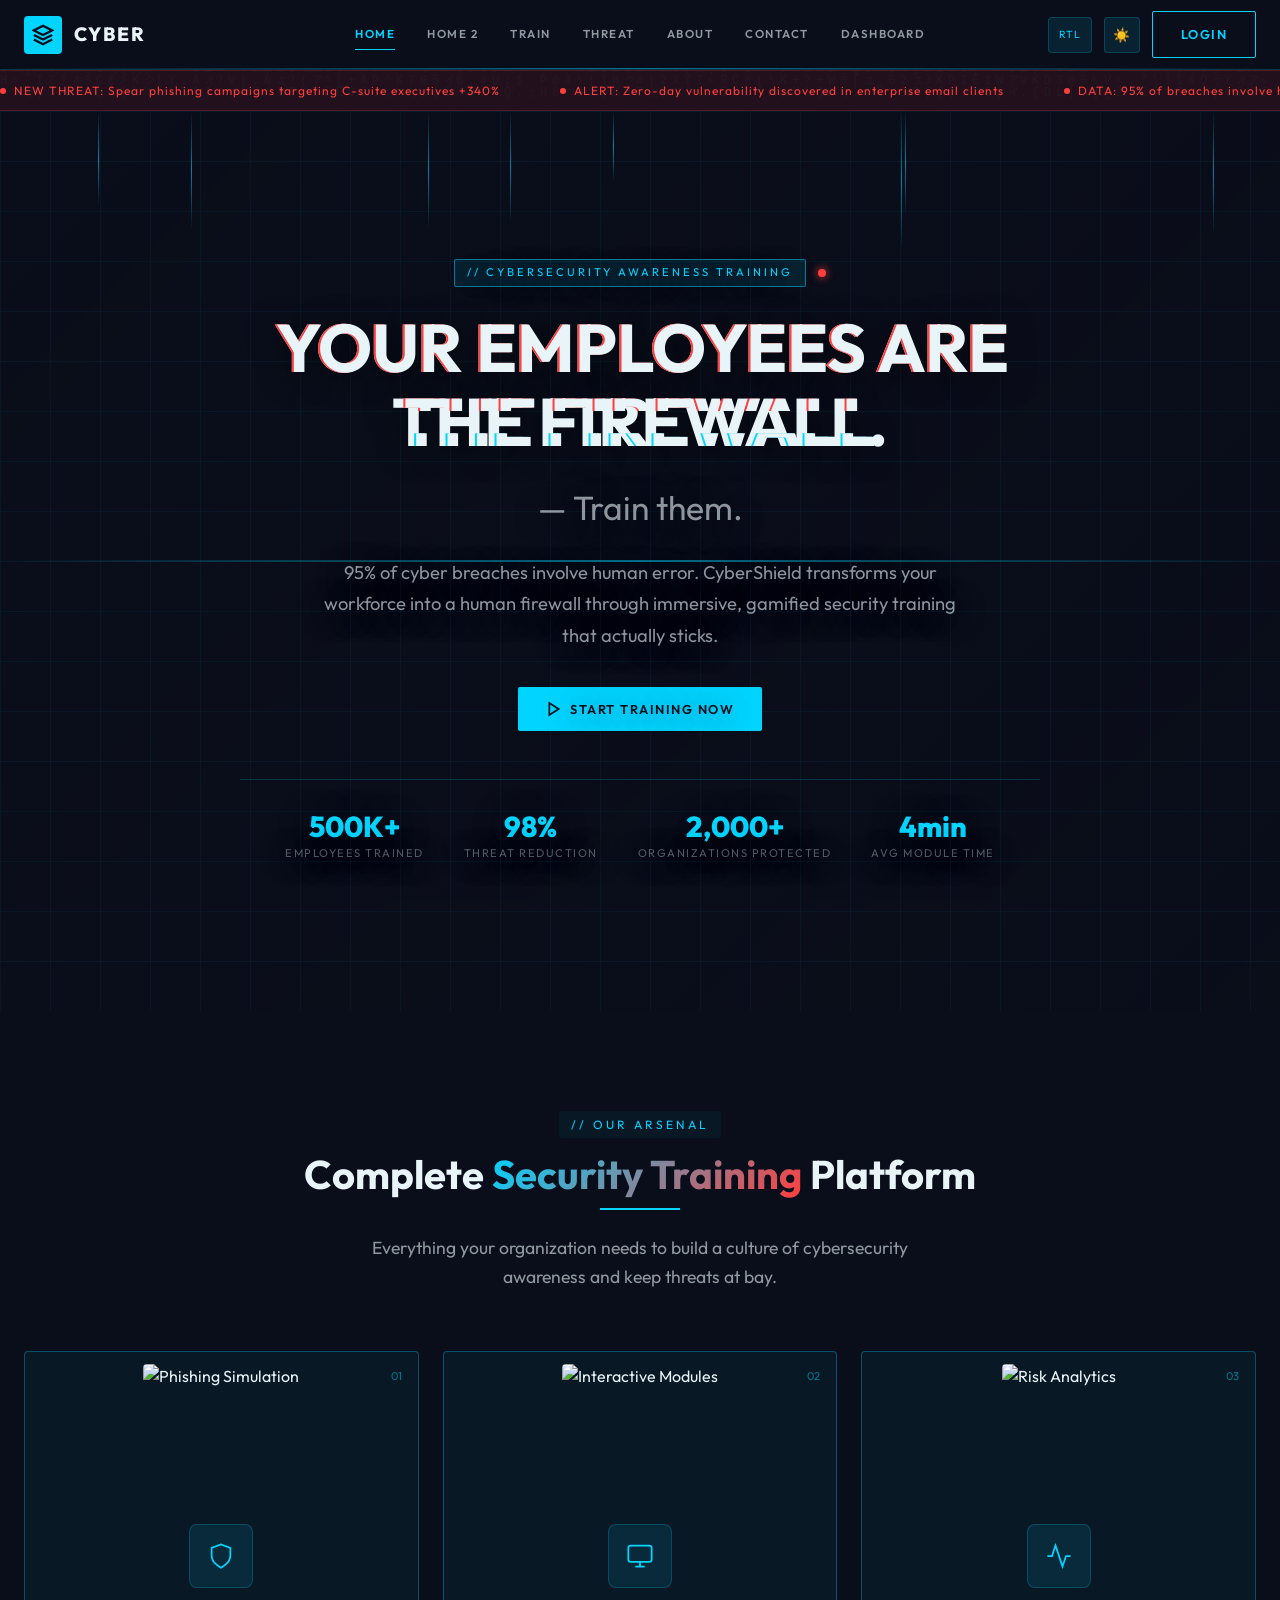
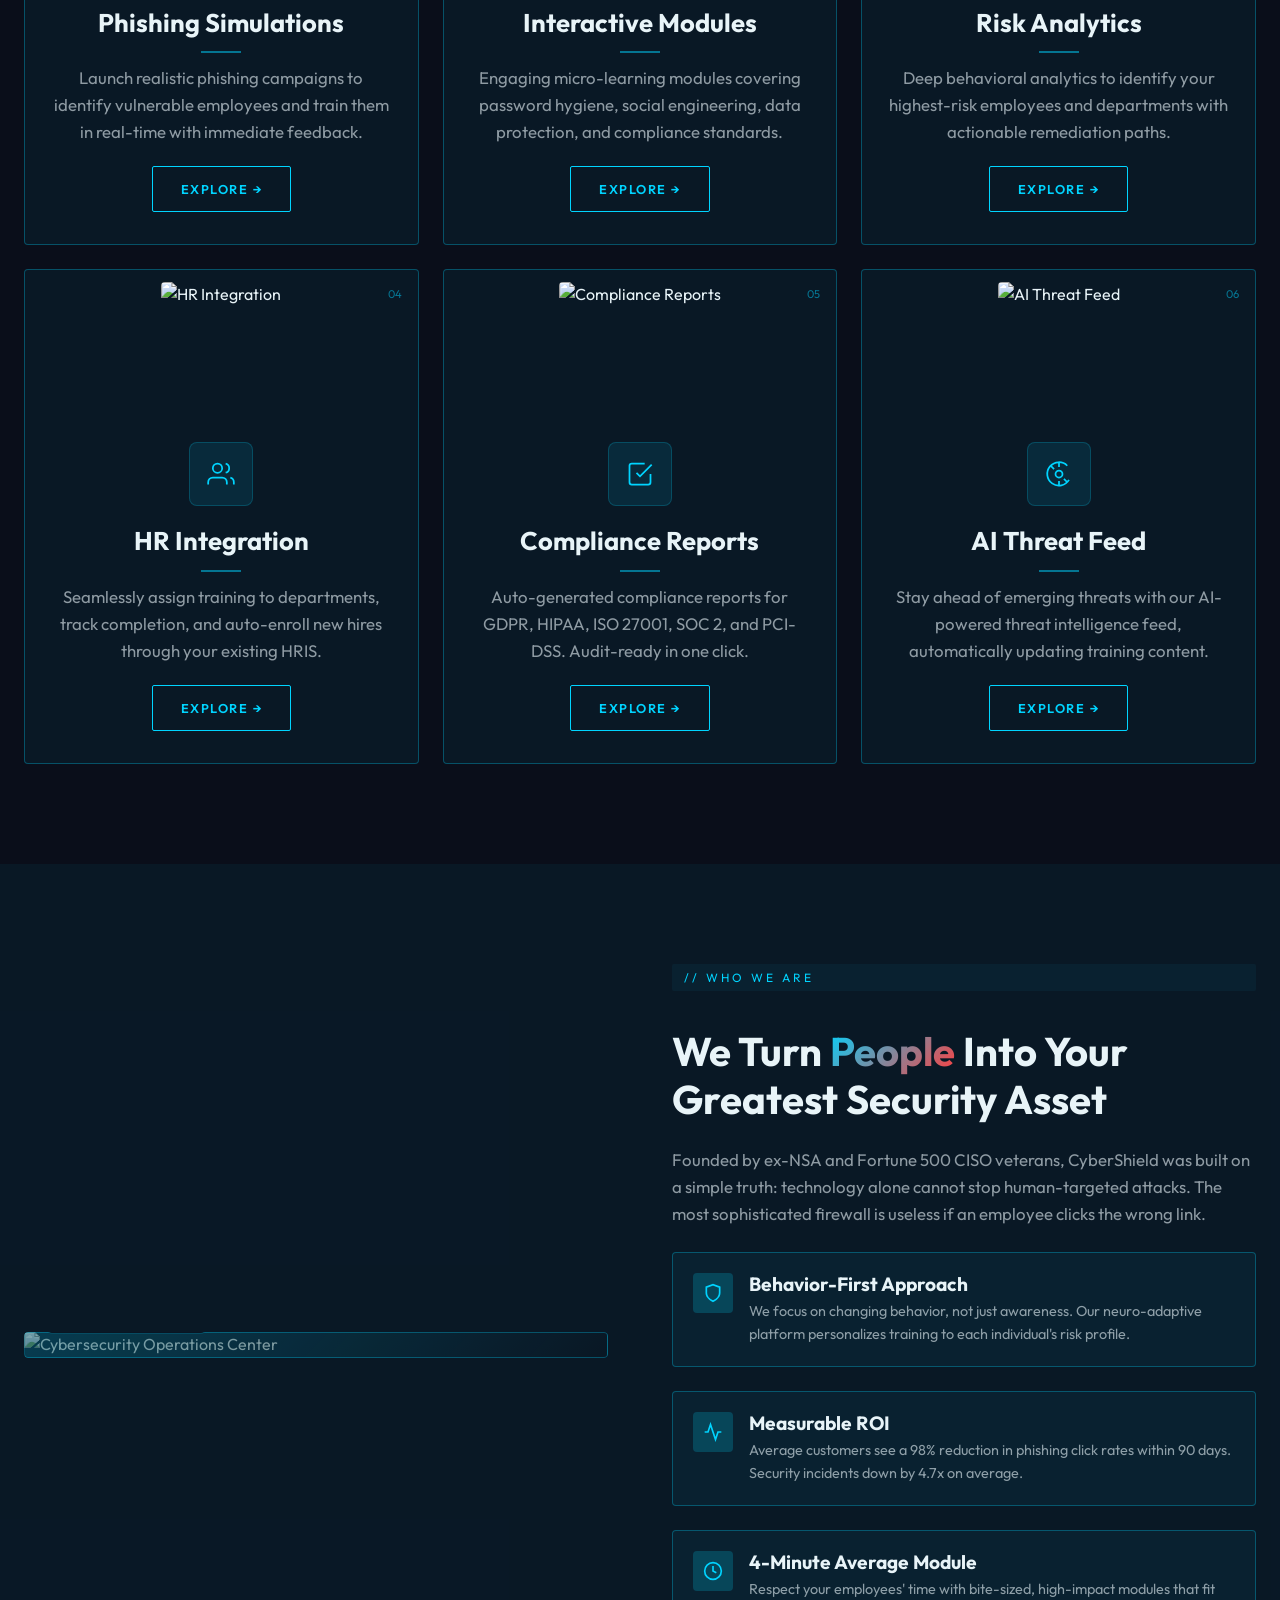
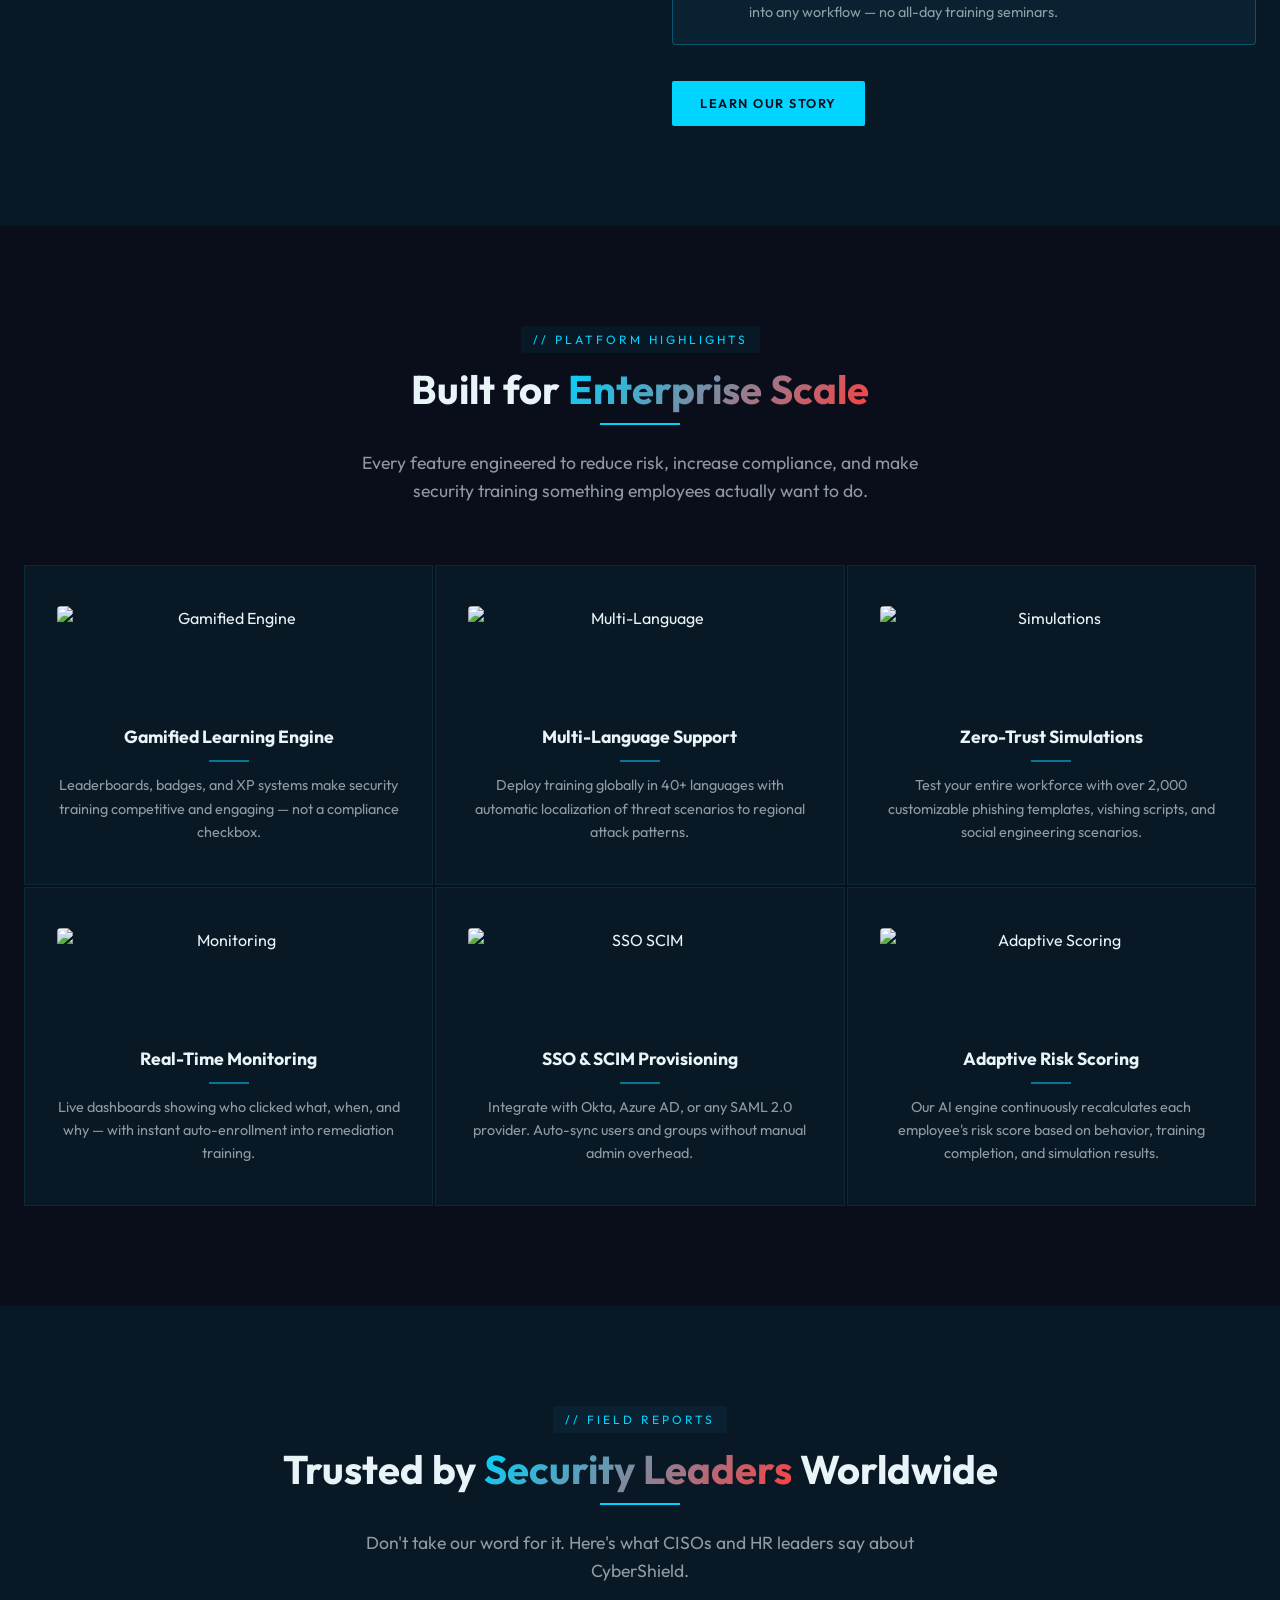
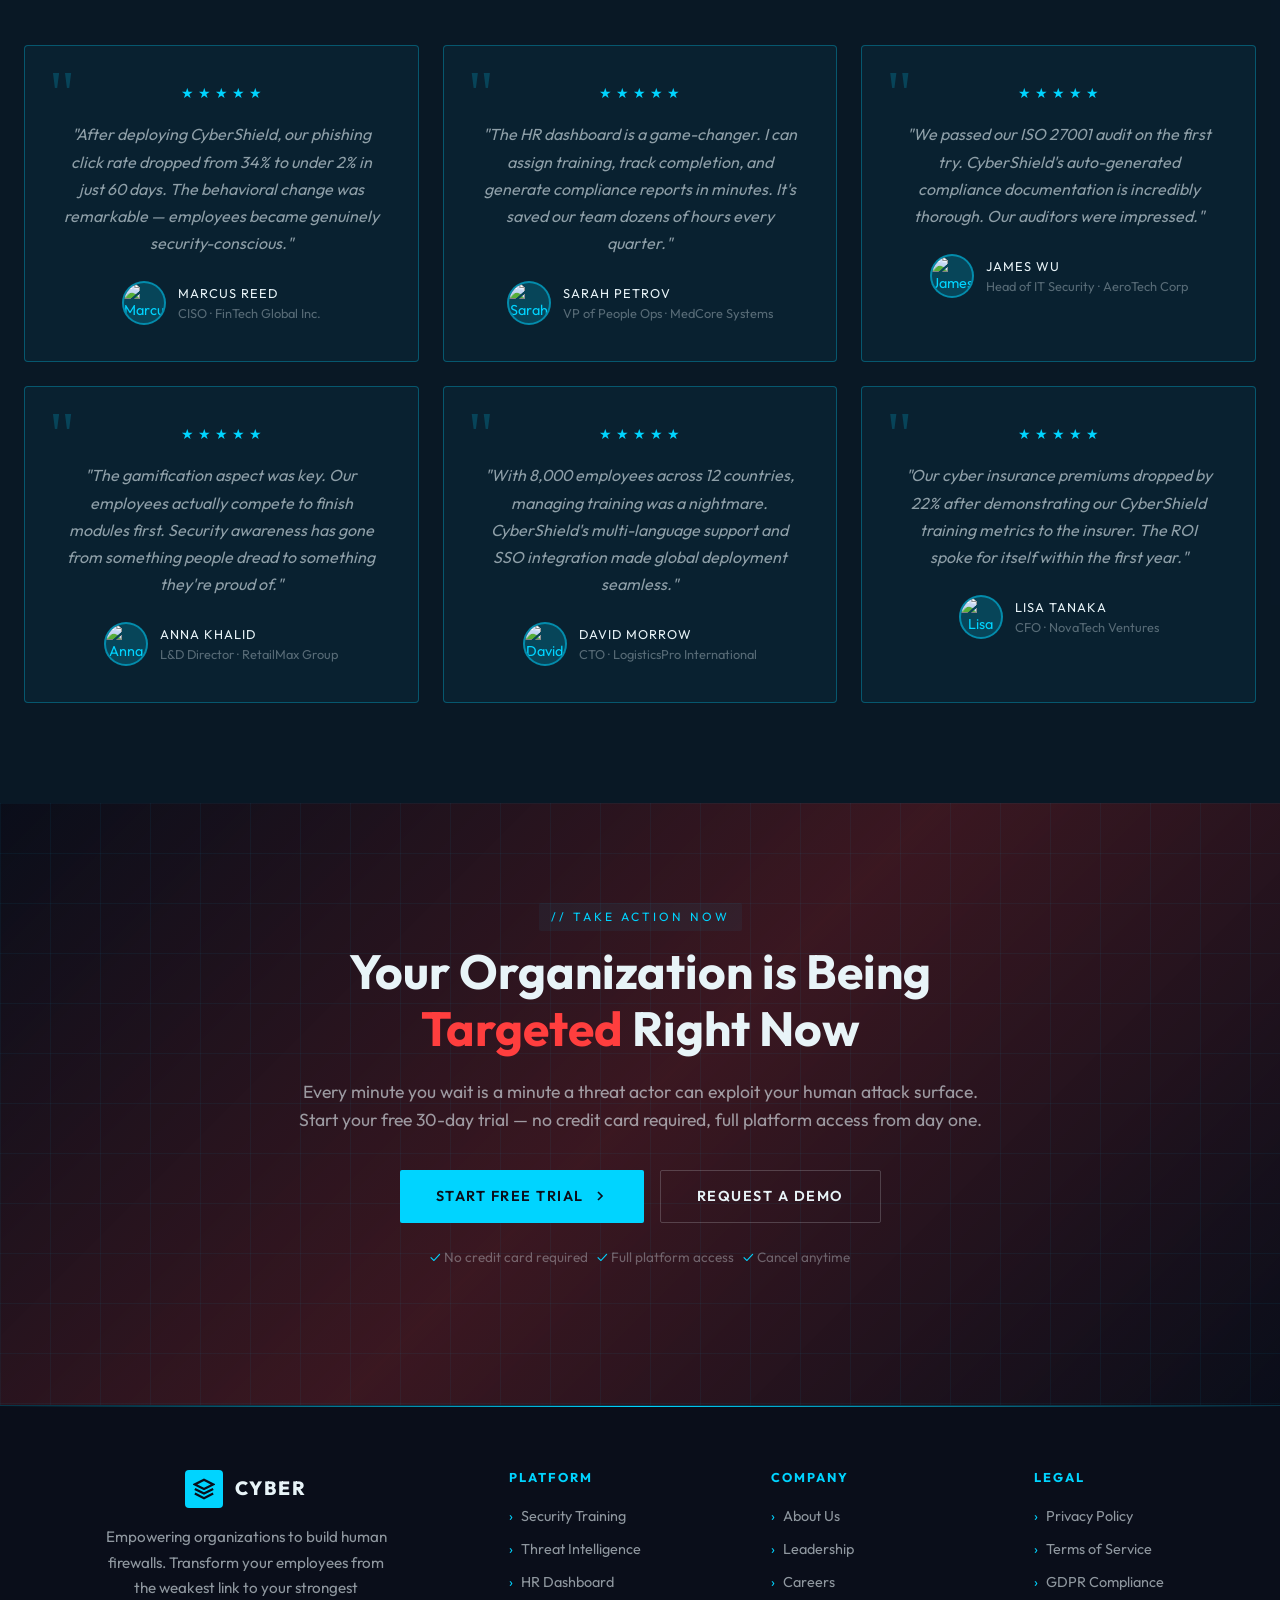
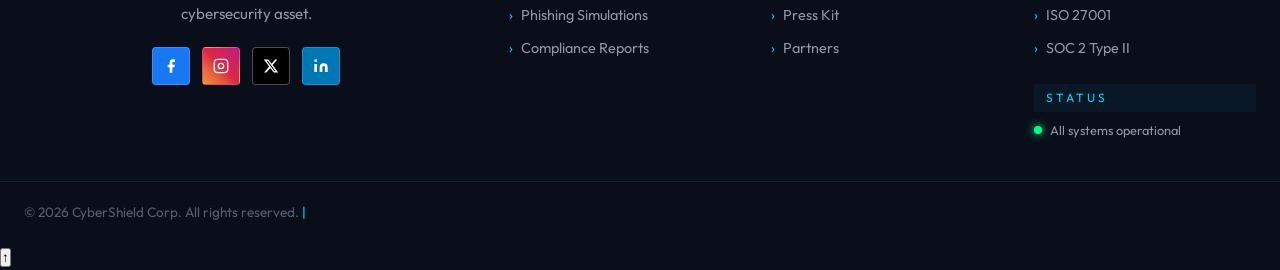
==== commit 86d504de: "U" ====
--- a/index.html
+++ b/index.html
@@ -376,6 +376,16 @@
       font-size: 0.8rem;
       color: var(--text-dim);
       font-family: var(--font-mono);
+    }
+
+    @media (max-width: 480px) {
+      .testimonial-author {
+        flex-direction: column;
+        text-align: center;
+      }
+      .testimonial-info {
+        text-align: center;
+      }
     }
 
     .stars {
--- a/css/global.css
+++ b/css/global.css
@@ -181,7 +181,7 @@
 }
 
 a:hover {
-  color: var(--accent);
+  color: var(--secondary);
 }
 
 ul {
@@ -212,14 +212,29 @@
   margin-bottom: 60px;
 }
 
-.section-header h2 {
-  margin-bottom: 16px;
+.section-header h2, .section-header h3 {
+  margin-bottom: 24px;
+  position: relative;
+  padding-bottom: 12px;
+  text-align: center;
+}
+
+.section-header h2::after, .section-header h3::after {
+  content: '';
+  position: absolute;
+  bottom: 0;
+  left: 50%;
+  transform: translateX(-50%);
+  width: 80px;
+  height: 2px;
+  background: var(--secondary);
 }
 
 .section-header p {
   max-width: 600px;
   margin: 0 auto;
   font-size: 1.1rem;
+  text-align: center;
 }
 
 .section-tag {
@@ -250,7 +265,45 @@
 .card-grid {
   display: grid;
   gap: 24px;
-  justify-items: center;
+  justify-items: stretch;
+}
+
+.card-grid > * {
+  height: 100%;
+}
+
+.card, .threat-card, .module-card, .team-card, .office-card, .solution-card, .pricing-card, .feature-item, .process-step, .stat-card {
+  display: flex !important;
+  flex-direction: column !important;
+  align-items: center !important;
+  justify-content: center !important;
+  text-align: center !important;
+  height: 100%;
+}
+
+.card h3, .threat-card h3, .module-card h3, .team-card h3, .office-card h3, .solution-card h3, .pricing-card h3, .stat-card h3, .feature-item h3 {
+  position: relative;
+  padding-bottom: 15px;
+  margin-bottom: 15px;
+  width: 100%;
+  text-align: center;
+}
+
+.card h3::after, .threat-card h3::after, .module-card h3::after, .team-card h3::after, .office-card h3::after, .solution-card h3::after, .pricing-card h3::after, .stat-card h3::after, .feature-item h3::after {
+  content: '';
+  position: absolute;
+  bottom: 0;
+  left: 50%;
+  transform: translateX(-50%);
+  width: 40px;
+  height: 2px;
+  background: var(--secondary-50);
+}
+
+.card > *, .threat-card > *, .module-card > *, .team-card > *, .office-card > *, .solution-card > *, .pricing-card > *, .feature-item > *, .process-step > *, .stat-card > * {
+  text-align: center !important;
+  margin-left: auto !important;
+  margin-right: auto !important;
 }
 
 /* ≥1024px: flexible */
@@ -313,6 +366,12 @@
   text-align: center;
 }
 
+.card > *, .card-grid > * > * {
+  text-align: center;
+  margin-left: auto;
+  margin-right: auto;
+}
+
 .card::before {
   content: '';
   position: absolute;
@@ -368,6 +427,7 @@
 .btn {
   display: inline-flex;
   align-items: center;
+  justify-content: center;
   gap: 8px;
   padding: 12px 28px;
   font-family: var(--font-display);
@@ -404,7 +464,7 @@
 .btn-primary:hover {
   box-shadow: var(--glow-secondary);
   transform: translateY(-2px);
-  color: var(--primary);
+  color: var(--primary) !important;
 }
 
 .btn-accent {
@@ -415,6 +475,7 @@
 .btn-accent:hover {
   box-shadow: var(--glow-accent);
   transform: translateY(-2px);
+  color: #fff !important;
 }
 
 .btn-outline {
@@ -427,7 +488,7 @@
   background: var(--secondary-10);
   box-shadow: var(--glow-secondary);
   transform: translateY(-2px);
-  color: var(--secondary);
+  color: var(--secondary) !important;
 }
 
 .btn-ghost {
@@ -1239,6 +1300,20 @@
 select.form-control {
   appearance: none;
   cursor: pointer;
+  background-image: url("data:image/svg+xml,%3Csvg xmlns='http://www.w3.org/2000/svg' width='24' height='24' viewBox='0 0 24 24' fill='none' stroke='%2300d4ff' stroke-width='2' stroke-linecap='round' stroke-linejoin='round'%3E%3Cpolyline points='6 9 12 15 18 9'%3E%3C/polyline%3E%3C/svg%3E");
+  background-repeat: no-repeat;
+  background-position: right 12px center;
+  background-size: 16px;
+  padding-right: 40px;
+}
+
+[data-theme="light"] select.form-control {
+  background-image: url("data:image/svg+xml,%3Csvg xmlns='http://www.w3.org/2000/svg' width='24' height='24' viewBox='0 0 24 24' fill='none' stroke='%23334155' stroke-width='2' stroke-linecap='round' stroke-linejoin='round'%3E%3Cpolyline points='6 9 12 15 18 9'%3E%3C/polyline%3E%3C/svg%3E");
+}
+
+select.form-control option {
+  background: var(--primary);
+  color: var(--text-primary);
 }
 
 textarea.form-control {
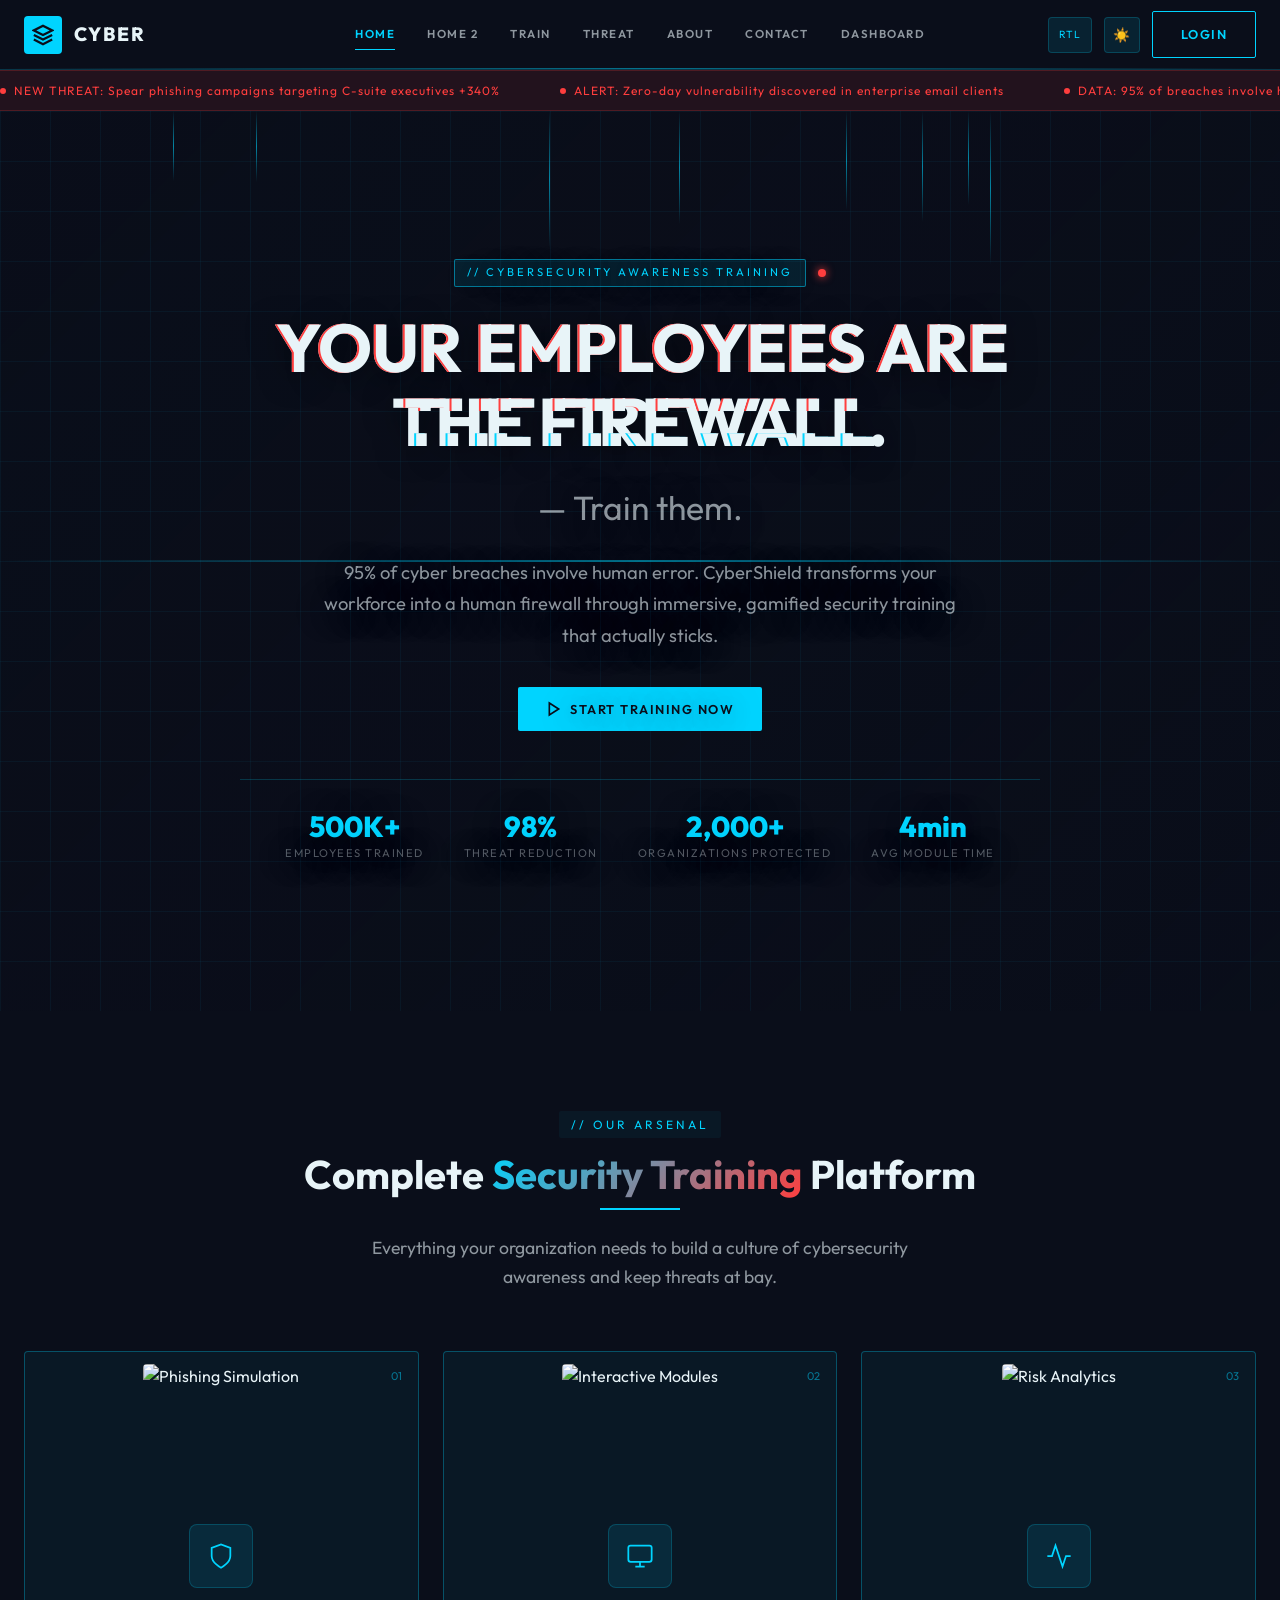
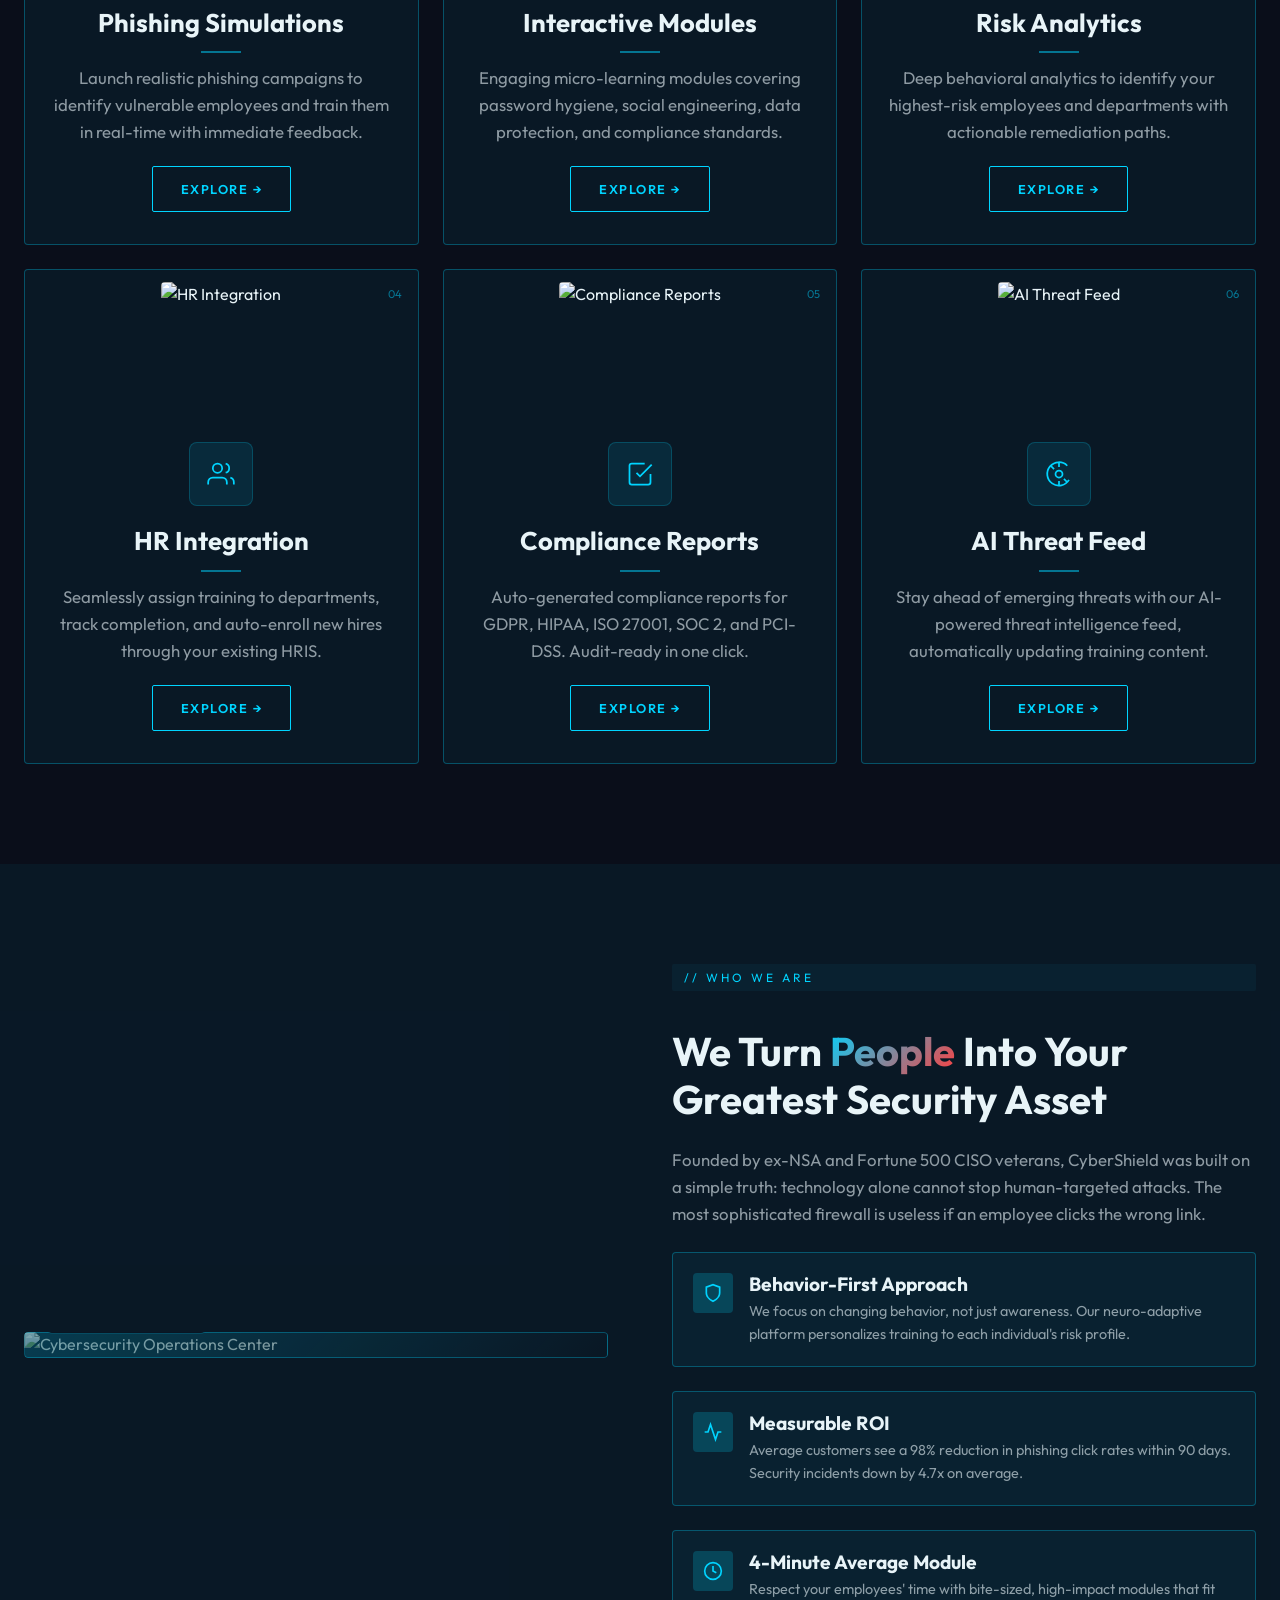
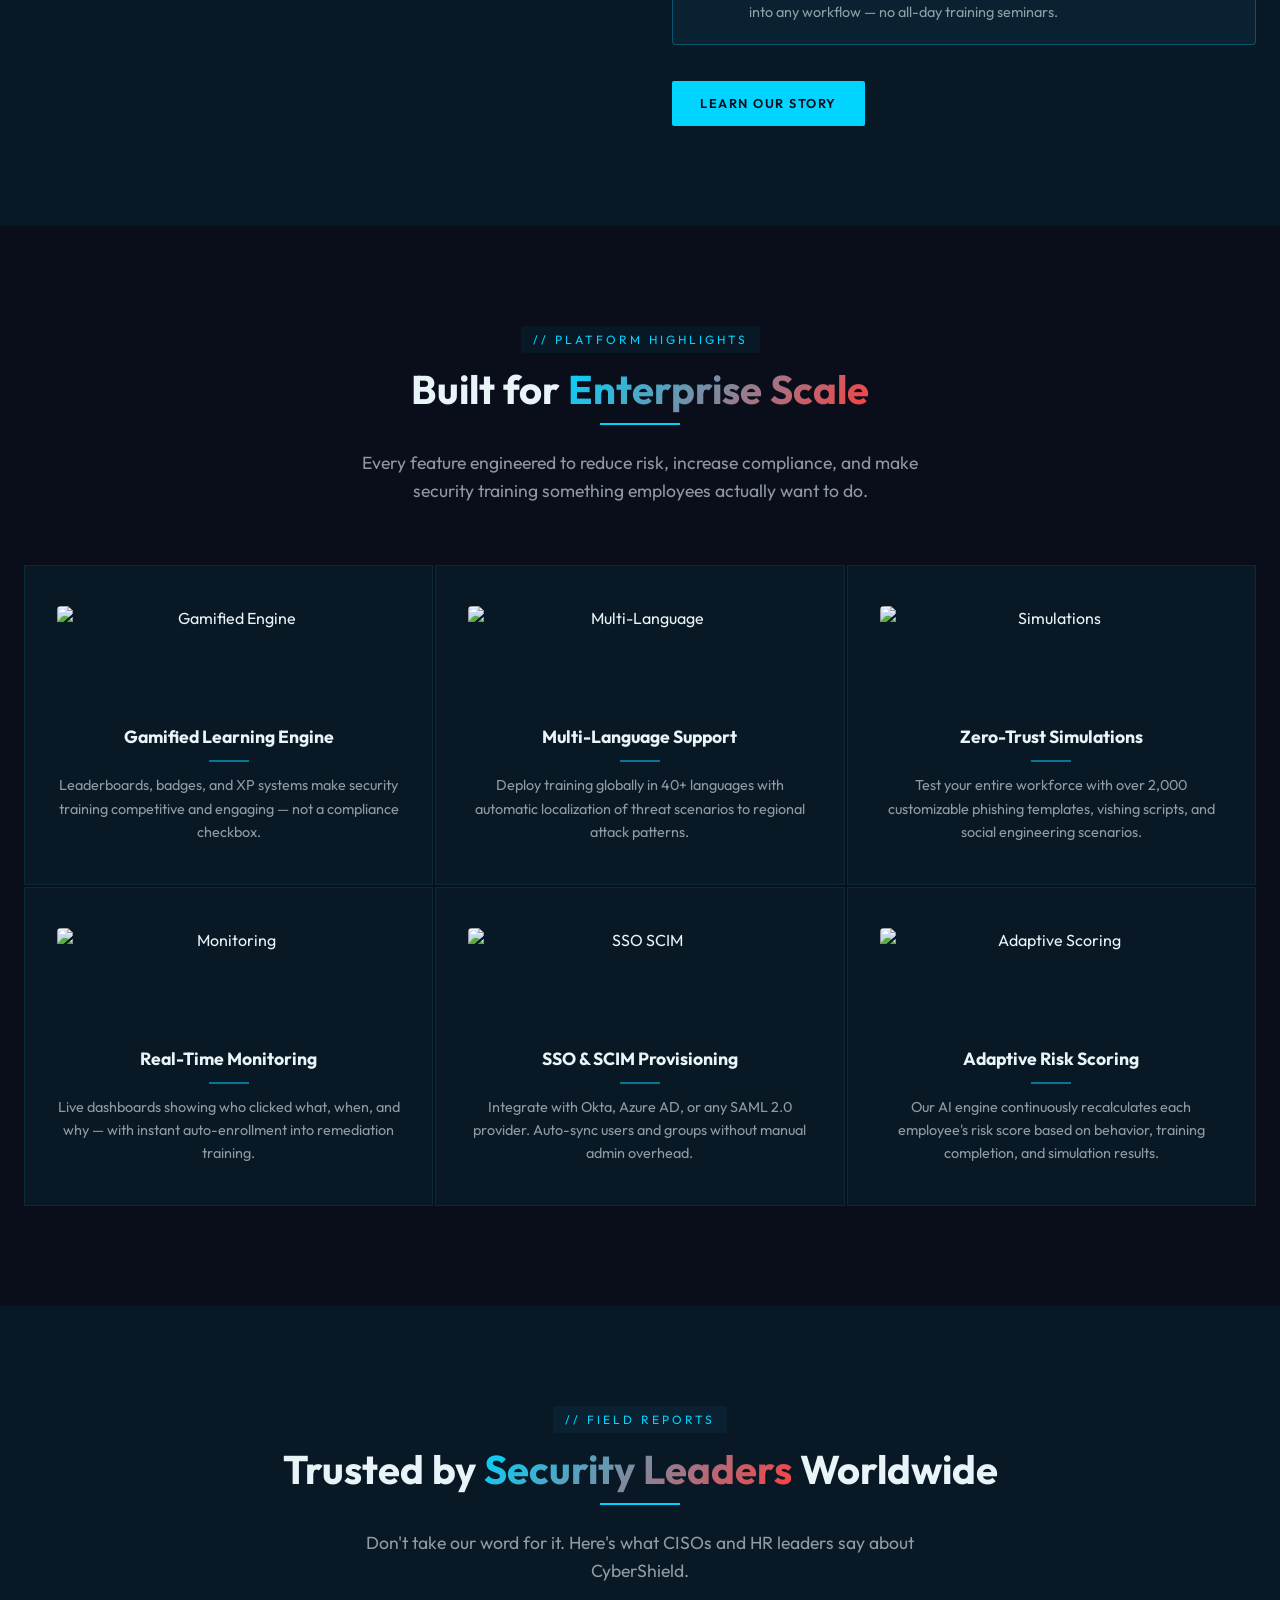
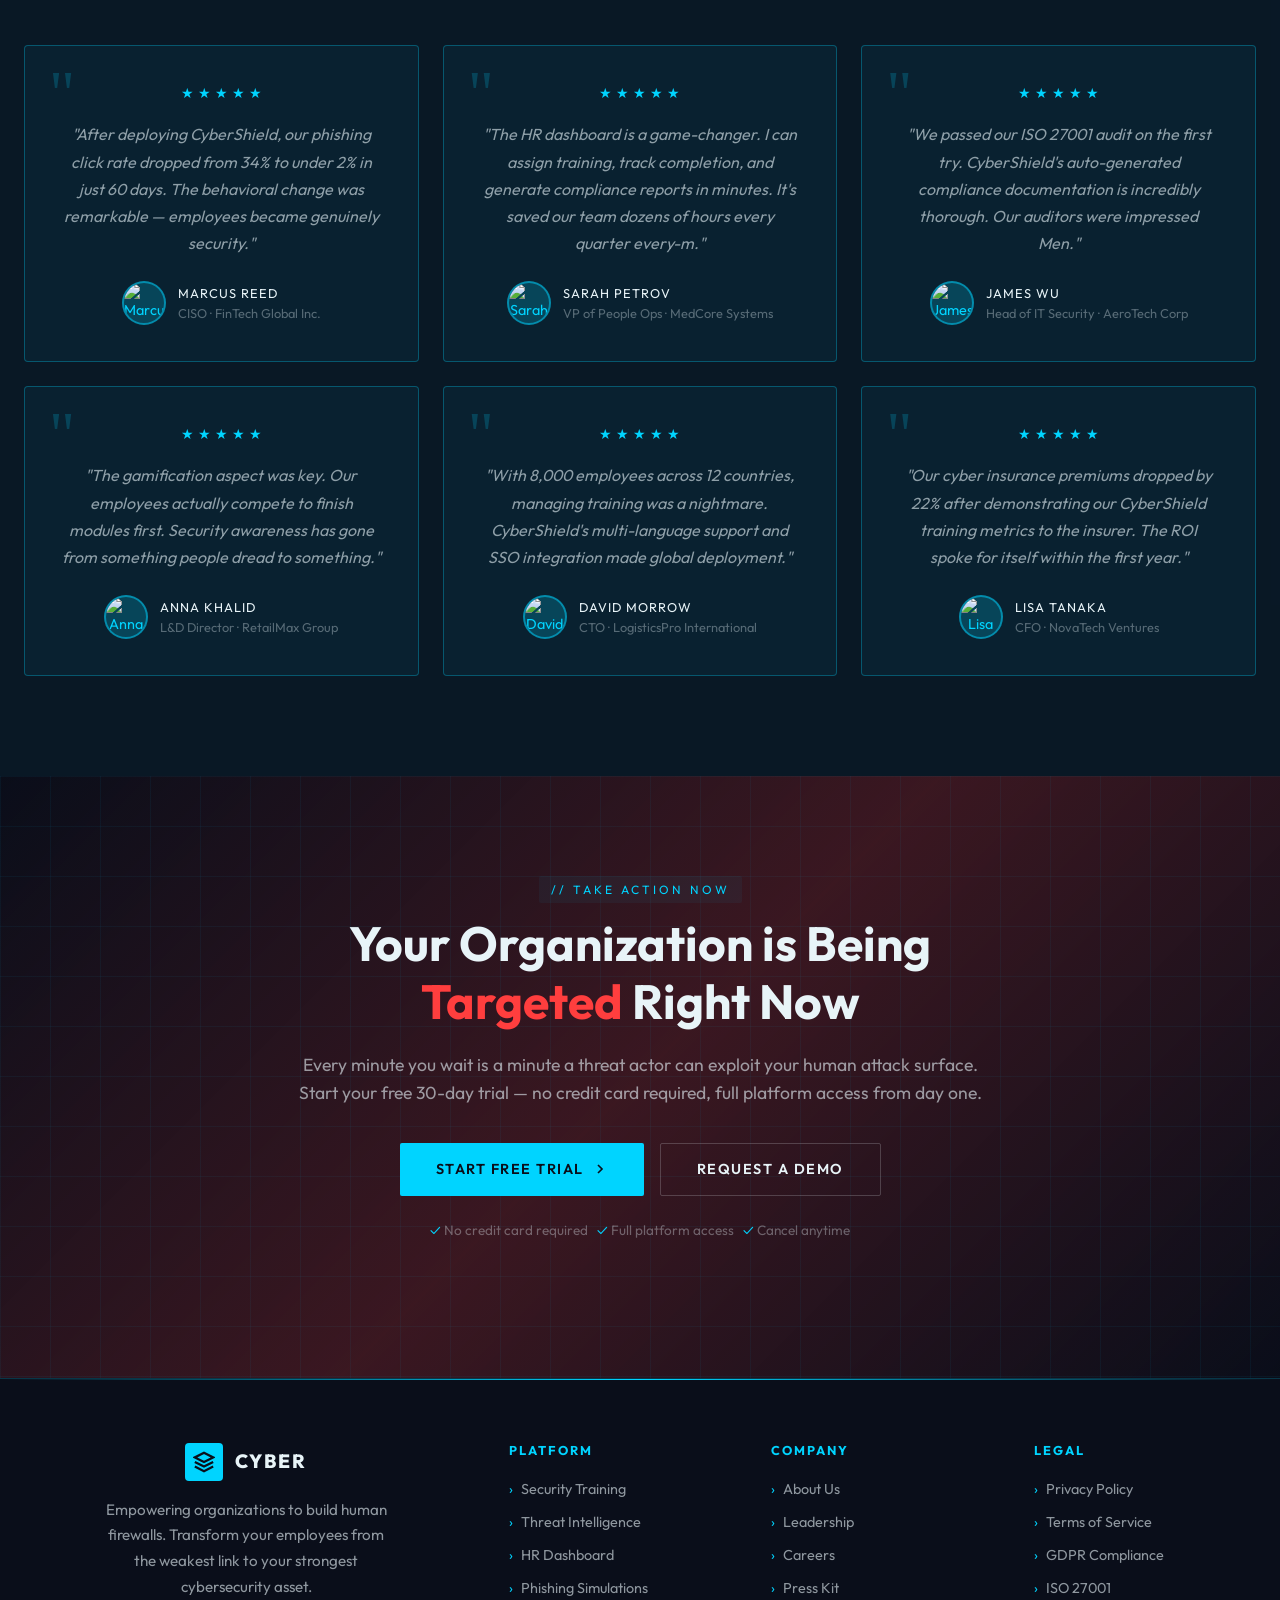
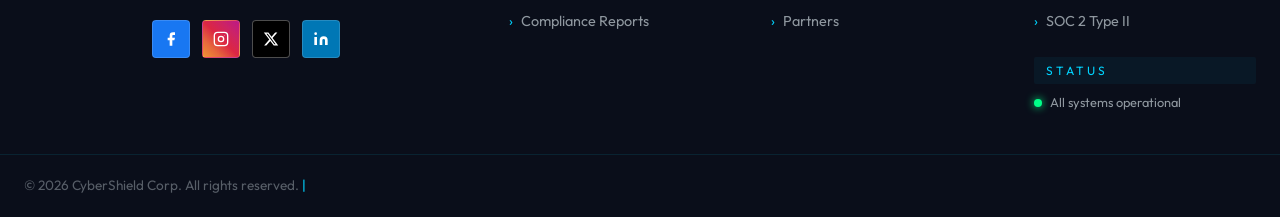
==== commit eaa8845f: "U" ====
--- a/index.html
+++ b/index.html
@@ -449,6 +449,7 @@
     .ticker-dot { width: 6px; height: 6px; background: var(--accent); border-radius: 50%; }
     @keyframes tickerScroll { 0% { transform: translateX(0); } 100% { transform: translateX(-50%); } }
   </style>
+  <link rel="icon" href="favicon.svg" type="image/svg+xml" />
 </head>
 <body>
   <!-- Header inject -->
@@ -767,7 +768,7 @@
           <div class="stars">
             <span class="star">★</span><span class="star">★</span><span class="star">★</span><span class="star">★</span><span class="star">★</span>
           </div>
-          <p class="testimonial-text">"After deploying CyberShield, our phishing click rate dropped from 34% to under 2% in just 60 days. The behavioral change was remarkable — employees became genuinely security-conscious."</p>
+          <p class="testimonial-text">"After deploying CyberShield, our phishing click rate dropped from 34% to under 2% in just 60 days. The behavioral change was remarkable — employees became genuinely security."</p>
           <div class="testimonial-author">
             <div class="testimonial-avatar">
               <img src="https://media.licdn.com/dms/image/v2/D4D03AQFlSTcDMRjkTA/profile-displayphoto-shrink_200_200/profile-displayphoto-shrink_200_200/0/1716321089212?e=2147483647&v=beta&t=9nR7UomA1H08zIA8w0_16WiBsOBBPLAUddcN1AAGNf0" style="width:100%;height:100%;object-fit:cover;object-position:0% 0%;border-radius:50%;" alt="Marcus Reed"/>
@@ -783,7 +784,7 @@
           <div class="stars">
             <span class="star">★</span><span class="star">★</span><span class="star">★</span><span class="star">★</span><span class="star">★</span>
           </div>
-          <p class="testimonial-text">"The HR dashboard is a game-changer. I can assign training, track completion, and generate compliance reports in minutes. It's saved our team dozens of hours every quarter."</p>
+          <p class="testimonial-text">"The HR dashboard is a game-changer. I can assign training, track completion, and generate compliance reports in minutes. It's saved our team dozens of hours every quarter every-m."</p>
           <div class="testimonial-author">
             <div class="testimonial-avatar">
               <img src="https://encrypted-tbn0.gstatic.com/images?q=tbn:ANd9GcTWPFrmSC8kP_F_Ph_0Nnb6Oao0A4tHyn3iZw&s" style="width:100%;height:100%;object-fit:cover;object-position:20% 0%;border-radius:50%;" alt="Sarah Petrov"/>
@@ -799,7 +800,7 @@
           <div class="stars">
             <span class="star">★</span><span class="star">★</span><span class="star">★</span><span class="star">★</span><span class="star">★</span>
           </div>
-          <p class="testimonial-text">"We passed our ISO 27001 audit on the first try. CyberShield's auto-generated compliance documentation is incredibly thorough. Our auditors were impressed."</p>
+          <p class="testimonial-text">"We passed our ISO 27001 audit on the first try. CyberShield's auto-generated compliance documentation is incredibly thorough. Our auditors were impressed Men."</p>
           <div class="testimonial-author">
             <div class="testimonial-avatar">
               <img src="https://media.licdn.com/dms/image/v2/D5603AQEcUj6AiE1Z1A/profile-displayphoto-scale_200_200/B56ZsIy5K3JsAY-/0/1765379119012?e=2147483647&v=beta&t=pkgzpwX1-BmOhWGU3zDEoy53xqGypG8Rvhfgzcf_aXw" style="width:100%;height:100%;object-fit:cover;object-position:40% 0%;border-radius:50%;" alt="James Wu"/>
@@ -815,7 +816,7 @@
           <div class="stars">
             <span class="star">★</span><span class="star">★</span><span class="star">★</span><span class="star">★</span><span class="star">★</span>
           </div>
-          <p class="testimonial-text">"The gamification aspect was key. Our employees actually compete to finish modules first. Security awareness has gone from something people dread to something they're proud of."</p>
+          <p class="testimonial-text">"The gamification aspect was key. Our employees actually compete to finish modules first. Security awareness has gone from something people dread to something."</p>
           <div class="testimonial-author">
             <div class="testimonial-avatar">
               <img src="https://encrypted-tbn0.gstatic.com/images?q=tbn:ANd9GcQ85ta-SbeMC9ekXbn-2qn0DT14FJ64WC0WVQ&s" style="width:100%;height:100%;object-fit:cover;object-position:60% 0%;border-radius:50%;" alt="Anna Khalid"/>
@@ -831,7 +832,7 @@
           <div class="stars">
             <span class="star">★</span><span class="star">★</span><span class="star">★</span><span class="star">★</span><span class="star">★</span>
           </div>
-          <p class="testimonial-text">"With 8,000 employees across 12 countries, managing training was a nightmare. CyberShield's multi-language support and SSO integration made global deployment seamless."</p>
+          <p class="testimonial-text">"With 8,000 employees across 12 countries, managing training was a nightmare. CyberShield's multi-language support and SSO integration made global deployment."</p>
           <div class="testimonial-author">
             <div class="testimonial-avatar">
               <img src="https://encrypted-tbn0.gstatic.com/images?q=tbn:ANd9GcSH0zWSyzrw5iyRQxjXVg2EbNKYcz54rHLc5A&s" style="width:100%;height:100%;object-fit:cover;object-position:80% 0%;border-radius:50%;" alt="David Morrow"/>
--- a/css/global.css
+++ b/css/global.css
@@ -334,6 +334,13 @@
   .card-grid-2 {
     grid-template-columns: repeat(2, 1fr);
   }
+
+  .card-grid-3 > *:last-child:nth-child(odd) {
+    grid-column: 1 / -1;
+    justify-self: center;
+    width: 100%;
+    max-width: 400px;
+  }
 }
 
 /* ≤360px: 1 column */
@@ -779,7 +786,8 @@
   }
 
   /* Move toggles to hamburger menu on tablet/mobile */
-  .navbar-right .toggle-btn {
+  .navbar-right .toggle-btn,
+  .navbar-right .btn {
     display: none;
   }
 }
@@ -802,10 +810,6 @@
 @media (max-width: 767px) {
   .brand-name {
     font-size: 1rem;
-  }
-
-  .navbar-right .btn {
-    display: none;
   }
 }
 
@@ -1298,6 +1302,8 @@
 }
 
 select.form-control {
+  -webkit-appearance: none;
+  -moz-appearance: none;
   appearance: none;
   cursor: pointer;
   background-image: url("data:image/svg+xml,%3Csvg xmlns='http://www.w3.org/2000/svg' width='24' height='24' viewBox='0 0 24 24' fill='none' stroke='%2300d4ff' stroke-width='2' stroke-linecap='round' stroke-linejoin='round'%3E%3Cpolyline points='6 9 12 15 18 9'%3E%3C/polyline%3E%3C/svg%3E");
@@ -1584,4 +1590,51 @@
   overflow: hidden;
   clip: rect(0, 0, 0, 0);
   white-space: nowrap;
+}
+
+/* ============================================
+   BACK TO TOP BUTTON
+   ============================================ */
+#back-to-top {
+  position: fixed;
+  bottom: 30px;
+  right: 30px;
+  width: 50px;
+  height: 50px;
+  background: var(--primary);
+  border: 1px solid var(--secondary-50);
+  border-radius: 4px;
+  color: var(--secondary);
+  display: flex !important;
+  align-items: center;
+  justify-content: center;
+  cursor: pointer;
+  z-index: 999;
+  opacity: 0;
+  visibility: hidden;
+  transition: var(--transition);
+  box-shadow: var(--glow-secondary);
+}
+
+#back-to-top.visible {
+  opacity: 1;
+  visibility: visible;
+  bottom: 40px;
+}
+
+#back-to-top:hover {
+  background: var(--secondary);
+  color: var(--primary);
+  transform: translateY(-5px);
+  box-shadow: 0 0 30px var(--secondary);
+}
+
+#back-to-top svg {
+  width: 24px;
+  height: 24px;
+  transition: transform 0.3s;
+}
+
+#back-to-top:hover svg {
+  transform: translateY(-2px);
 }
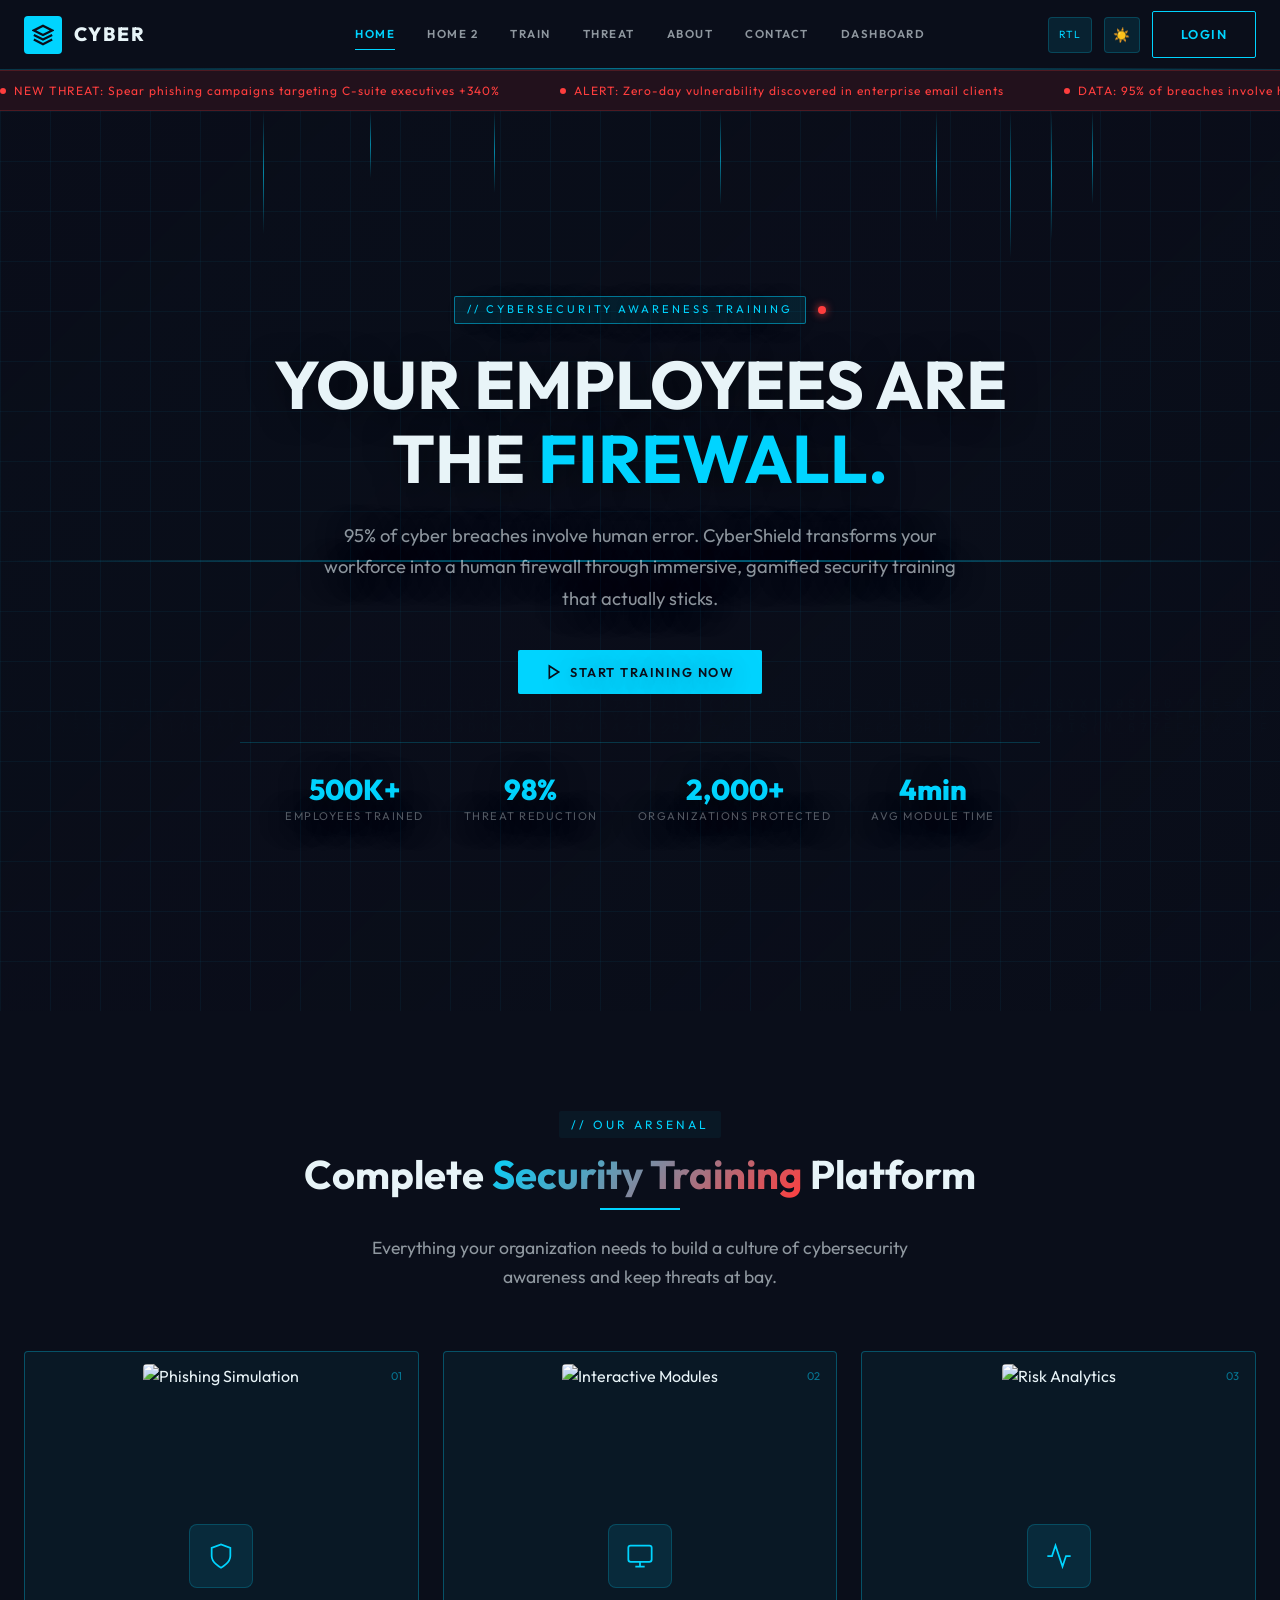
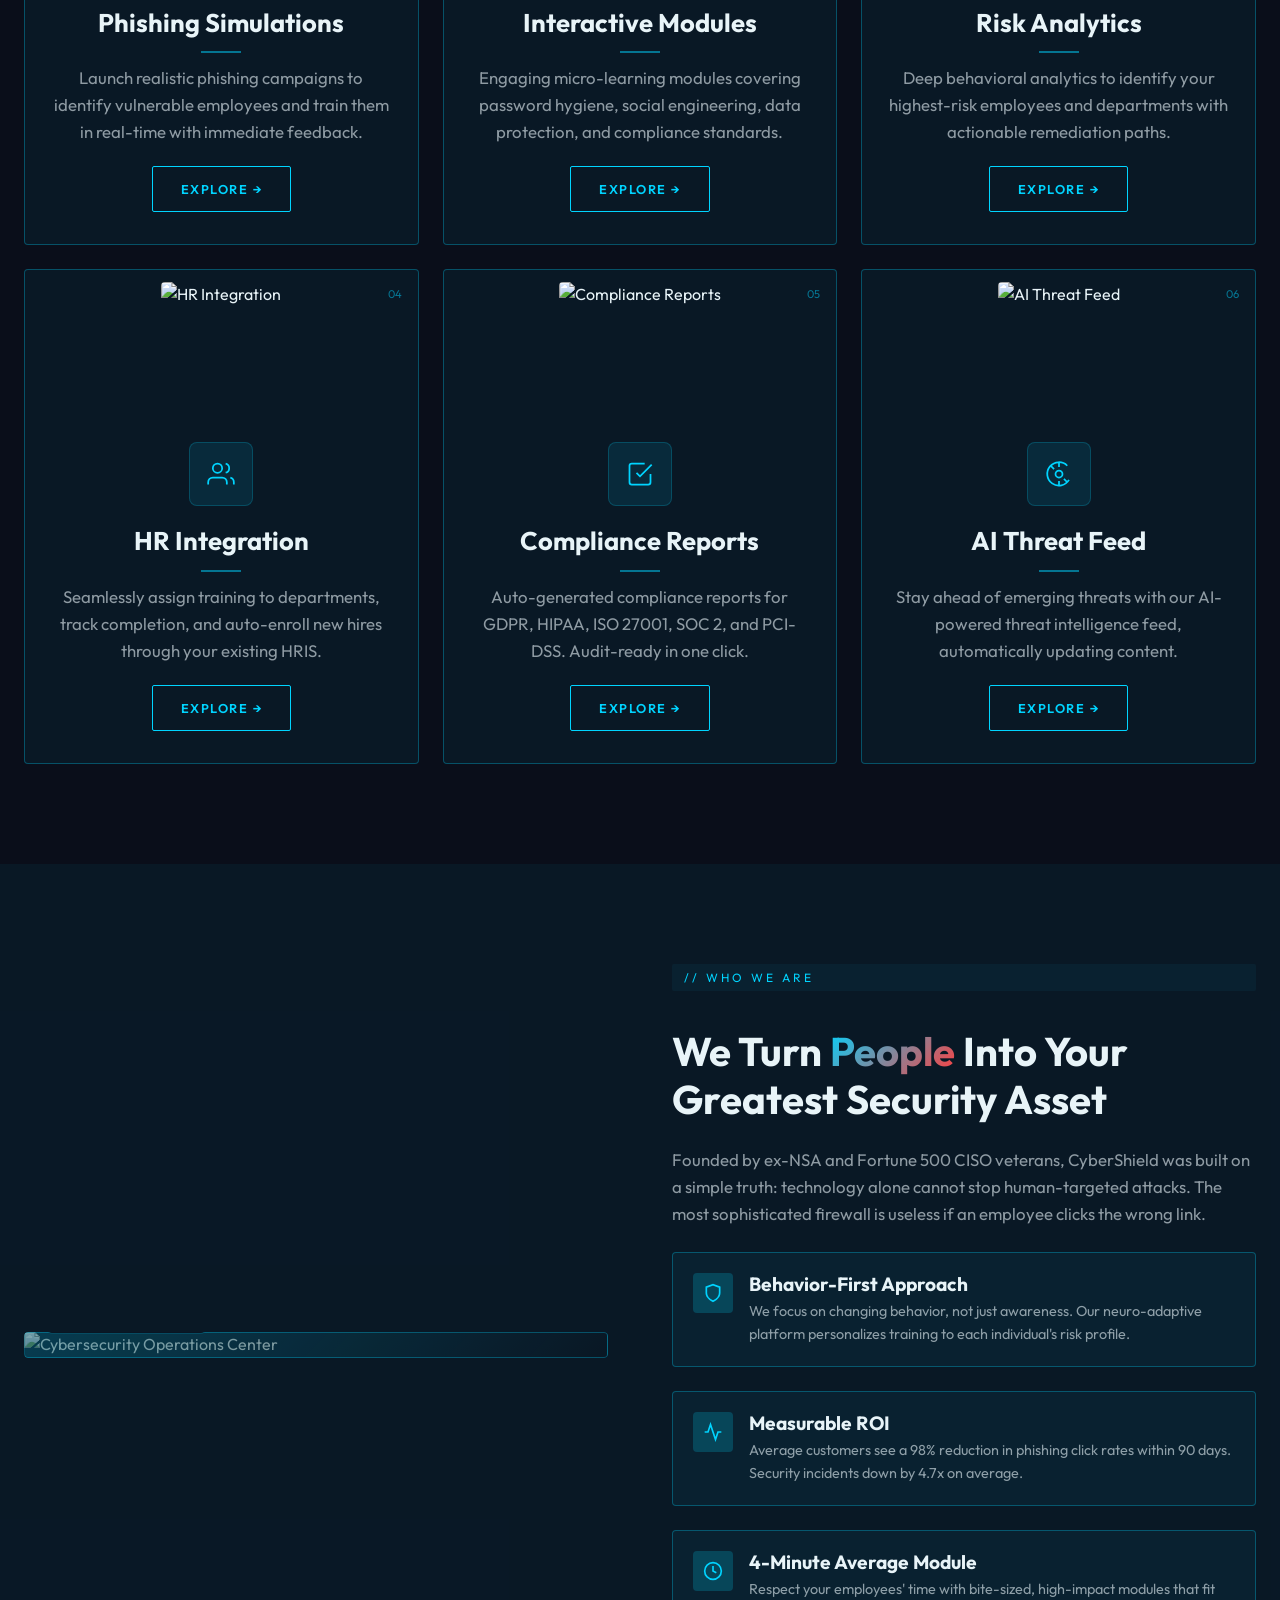
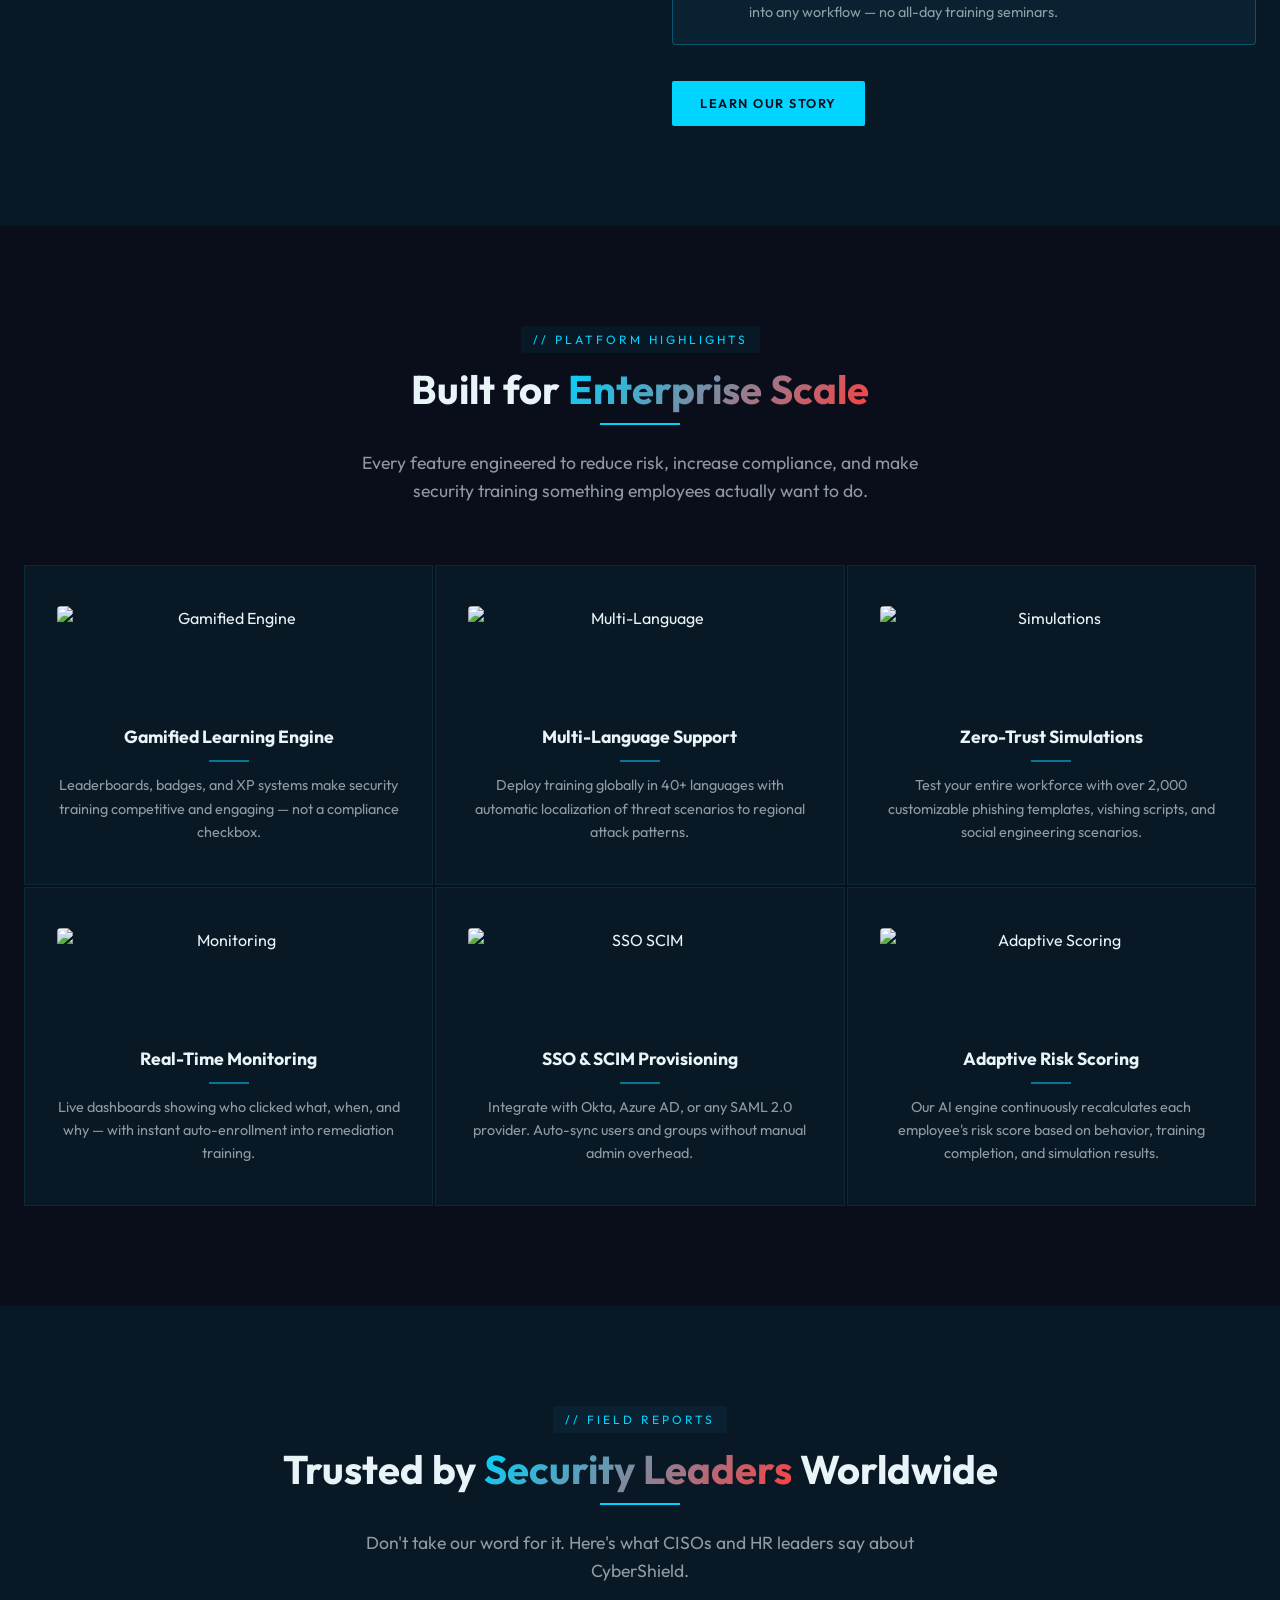
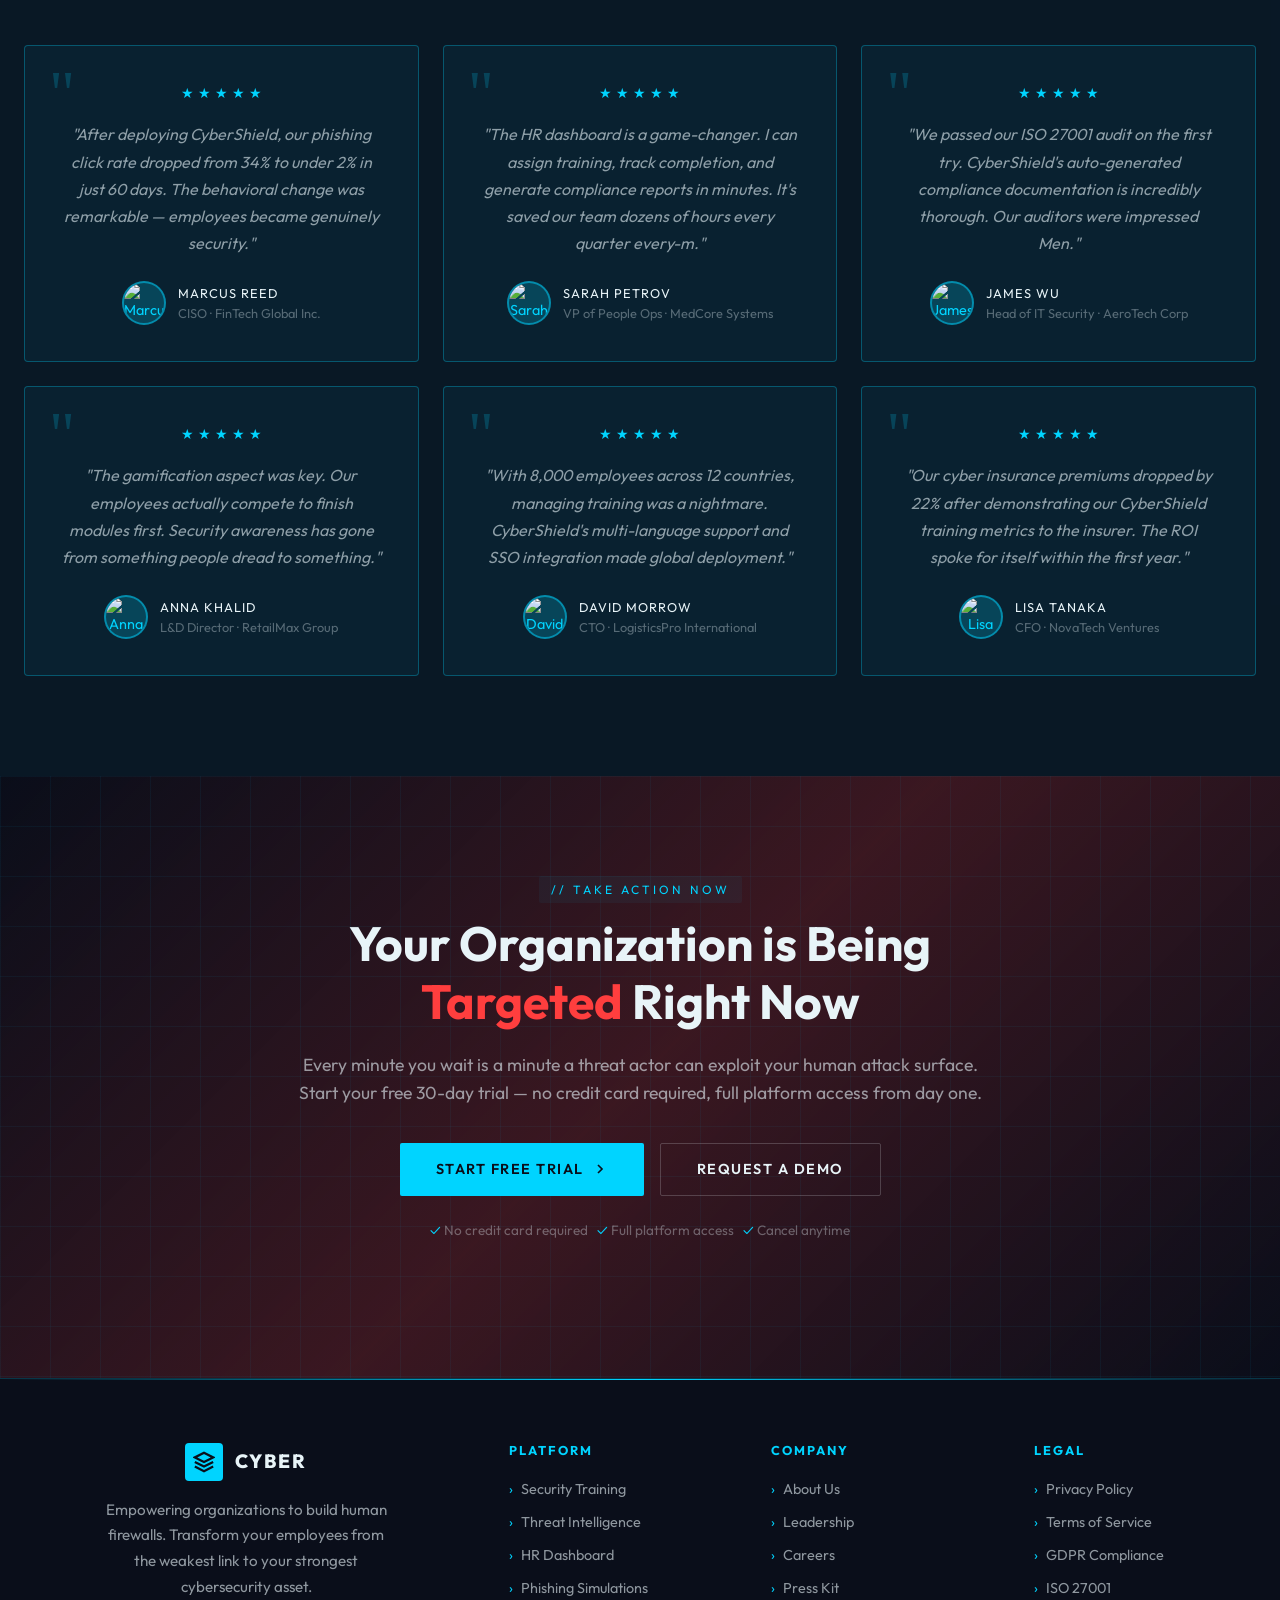
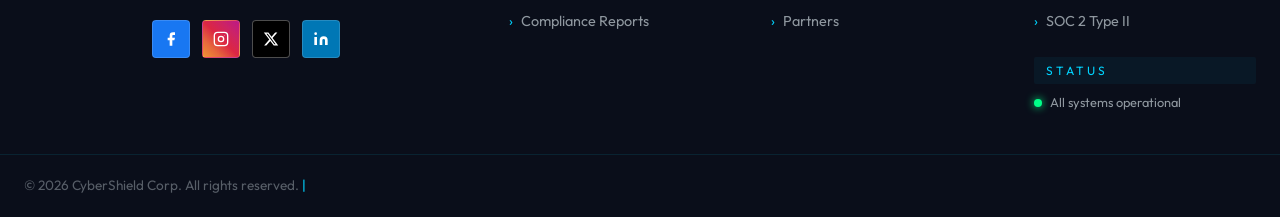
==== commit 6792ac17: "U" ====
--- a/index.html
+++ b/index.html
@@ -485,10 +485,8 @@
           <span class="live-dot"></span>
         </div>
 
-        <h1 class="hero-title glitch" data-text="YOUR EMPLOYEES ARE THE FIREWALL">
-          YOUR EMPLOYEES ARE THE FIREWALL.<br/>
-          <span class="line-secondary"></span>
-          <span style="font-size:0.5em;color:var(--text-muted);font-weight:400;"> — Train them.</span>
+        <h1 class="hero-title">
+          YOUR EMPLOYEES ARE THE <span style="color:var(--secondary);">FIREWALL.</span>
         </h1>
 
         <p class="hero-sub">
@@ -630,7 +628,7 @@
             </svg>
           </div>
           <h3>AI Threat Feed</h3>
-          <p>Stay ahead of emerging threats with our AI-powered threat intelligence feed, automatically updating training content.</p>
+          <p>Stay ahead of emerging threats with our AI-powered threat intelligence feed, automatically updating content.</p>
           <a href="threats.html" class="btn btn-outline" style="margin-top:20px;">Explore →</a>
         </div>
       </div>
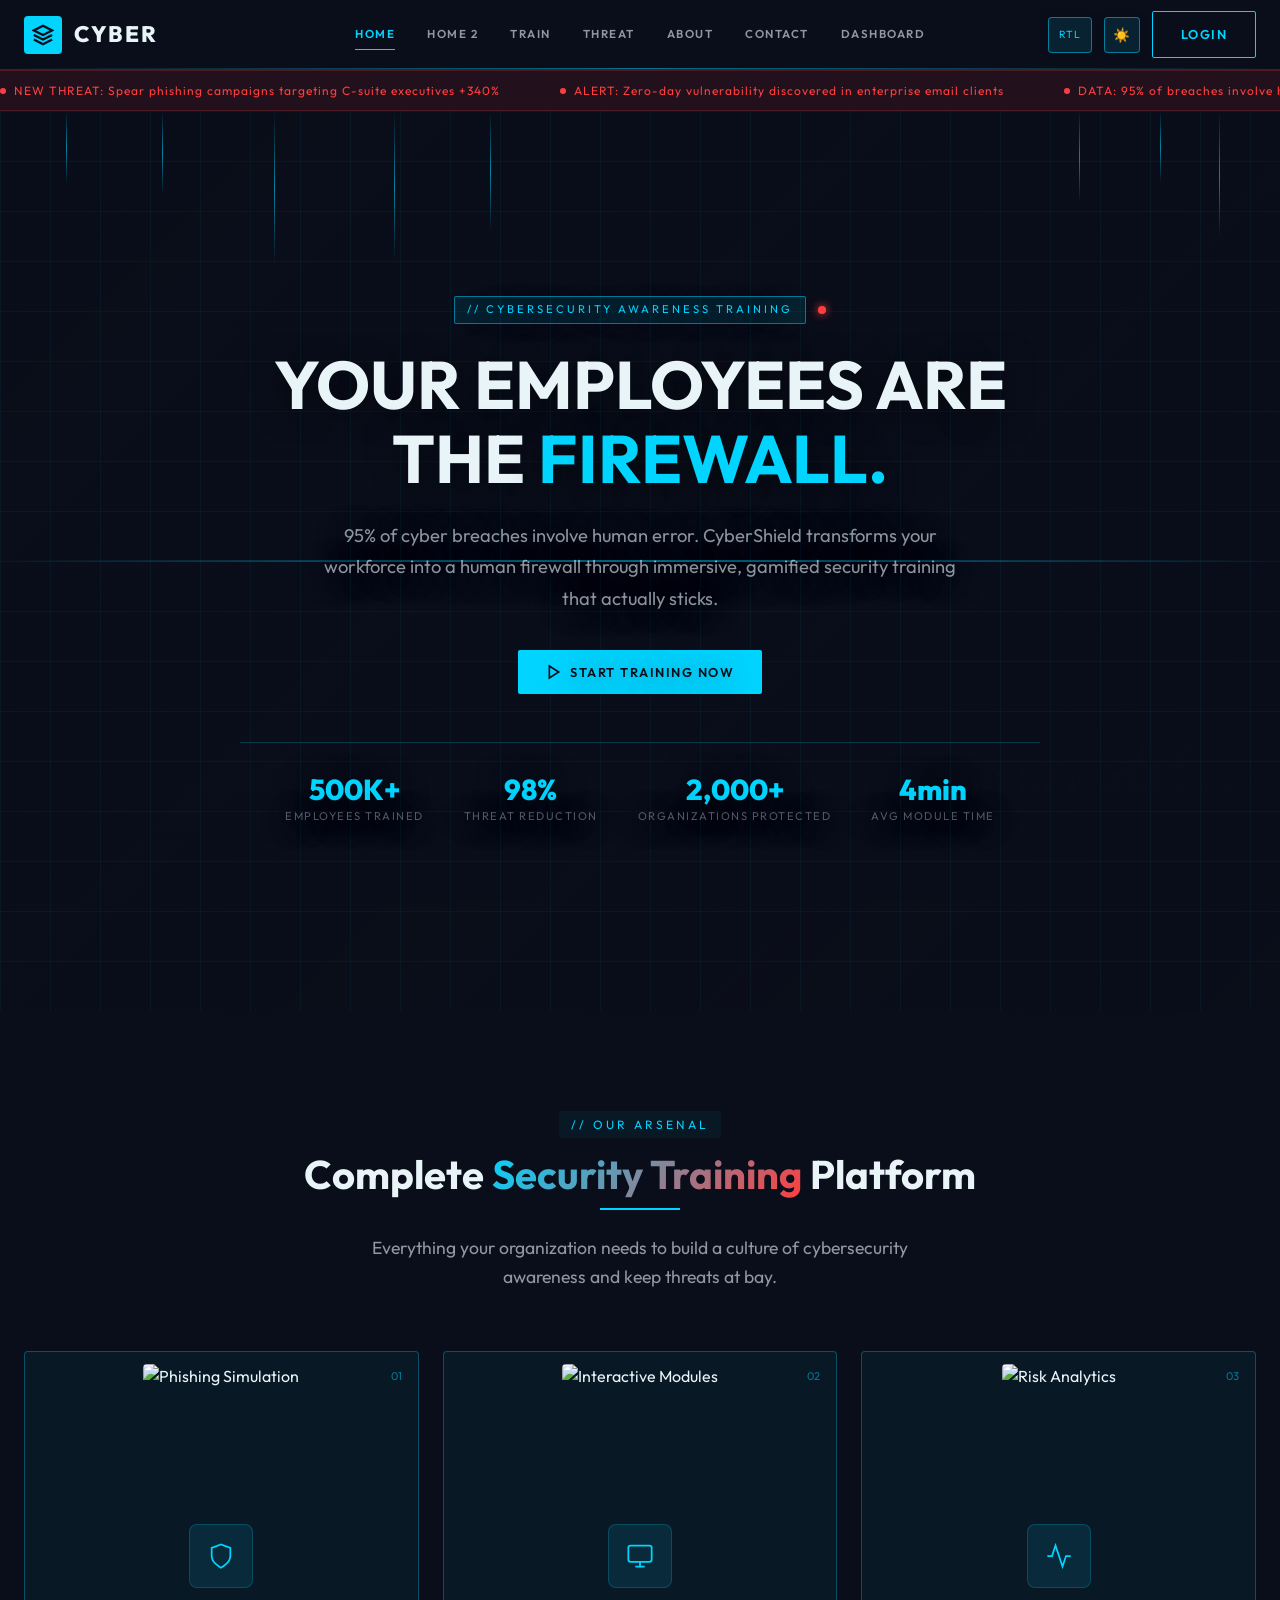
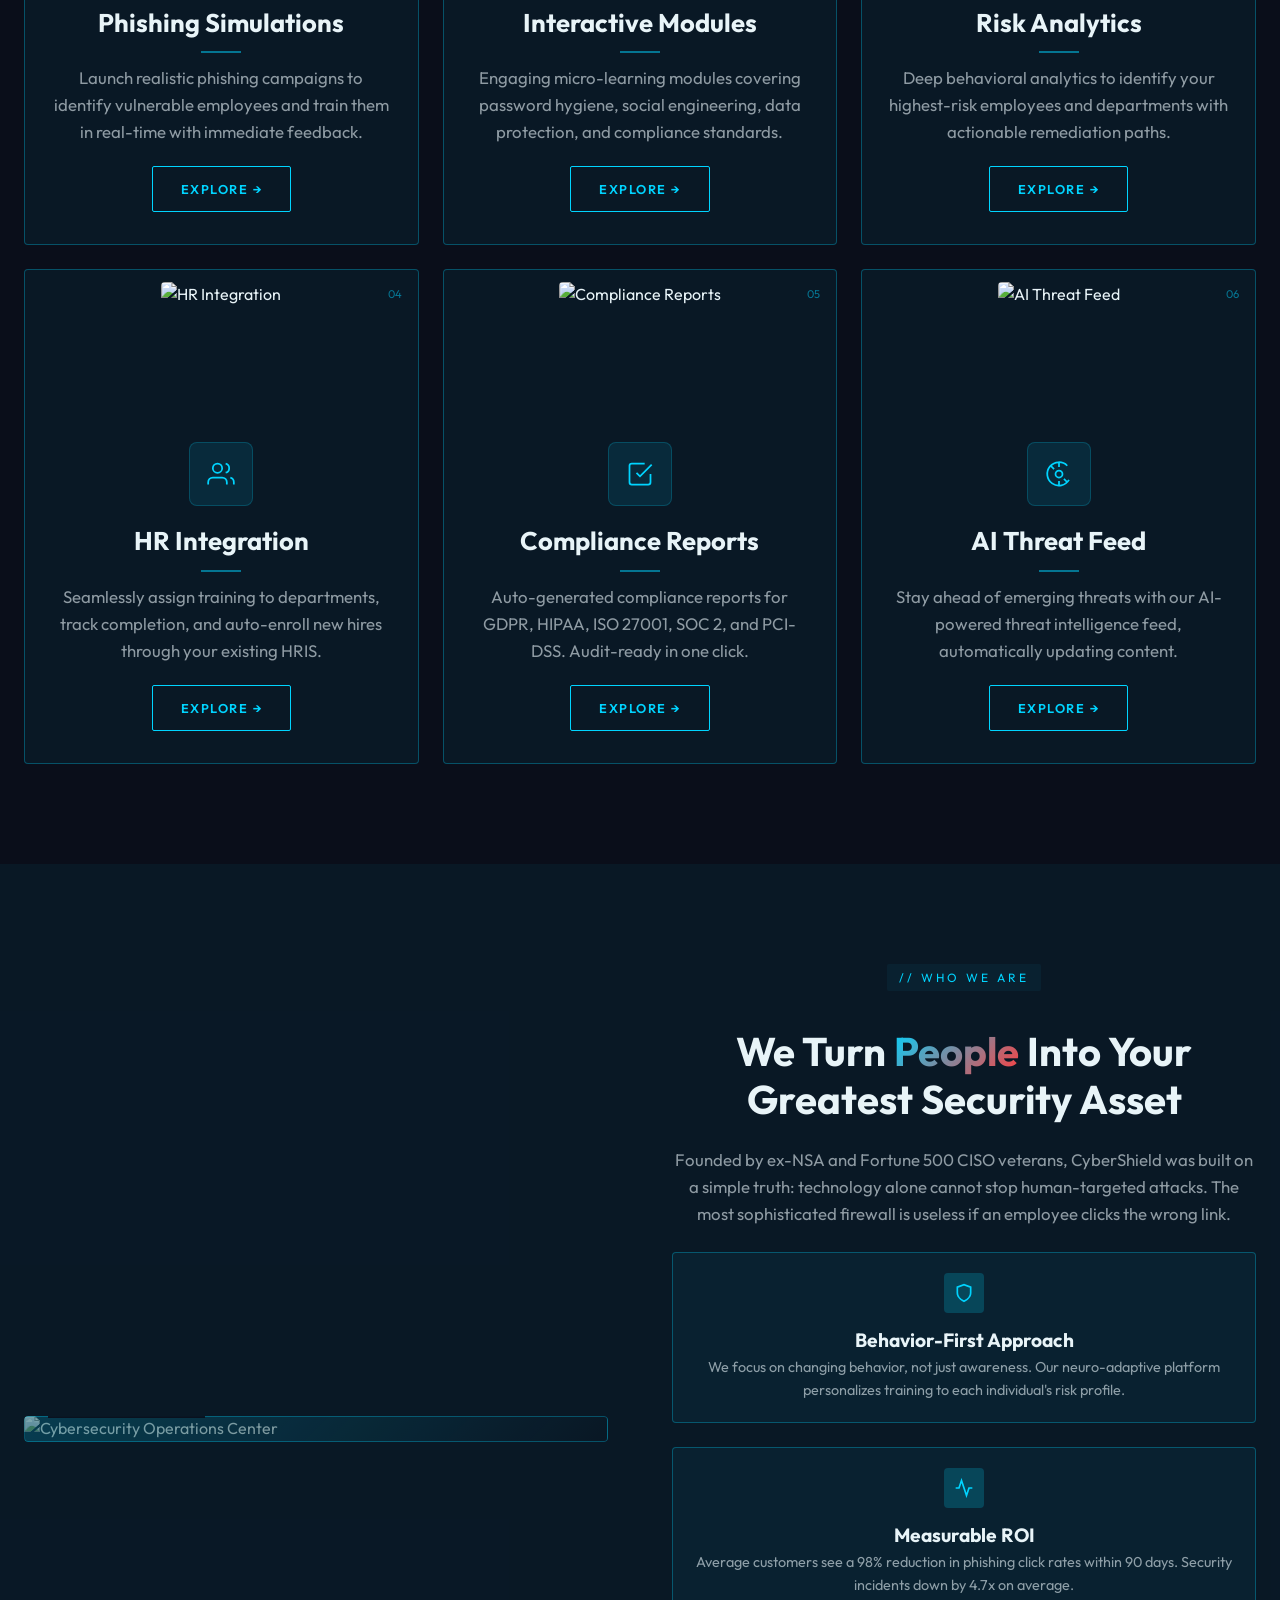
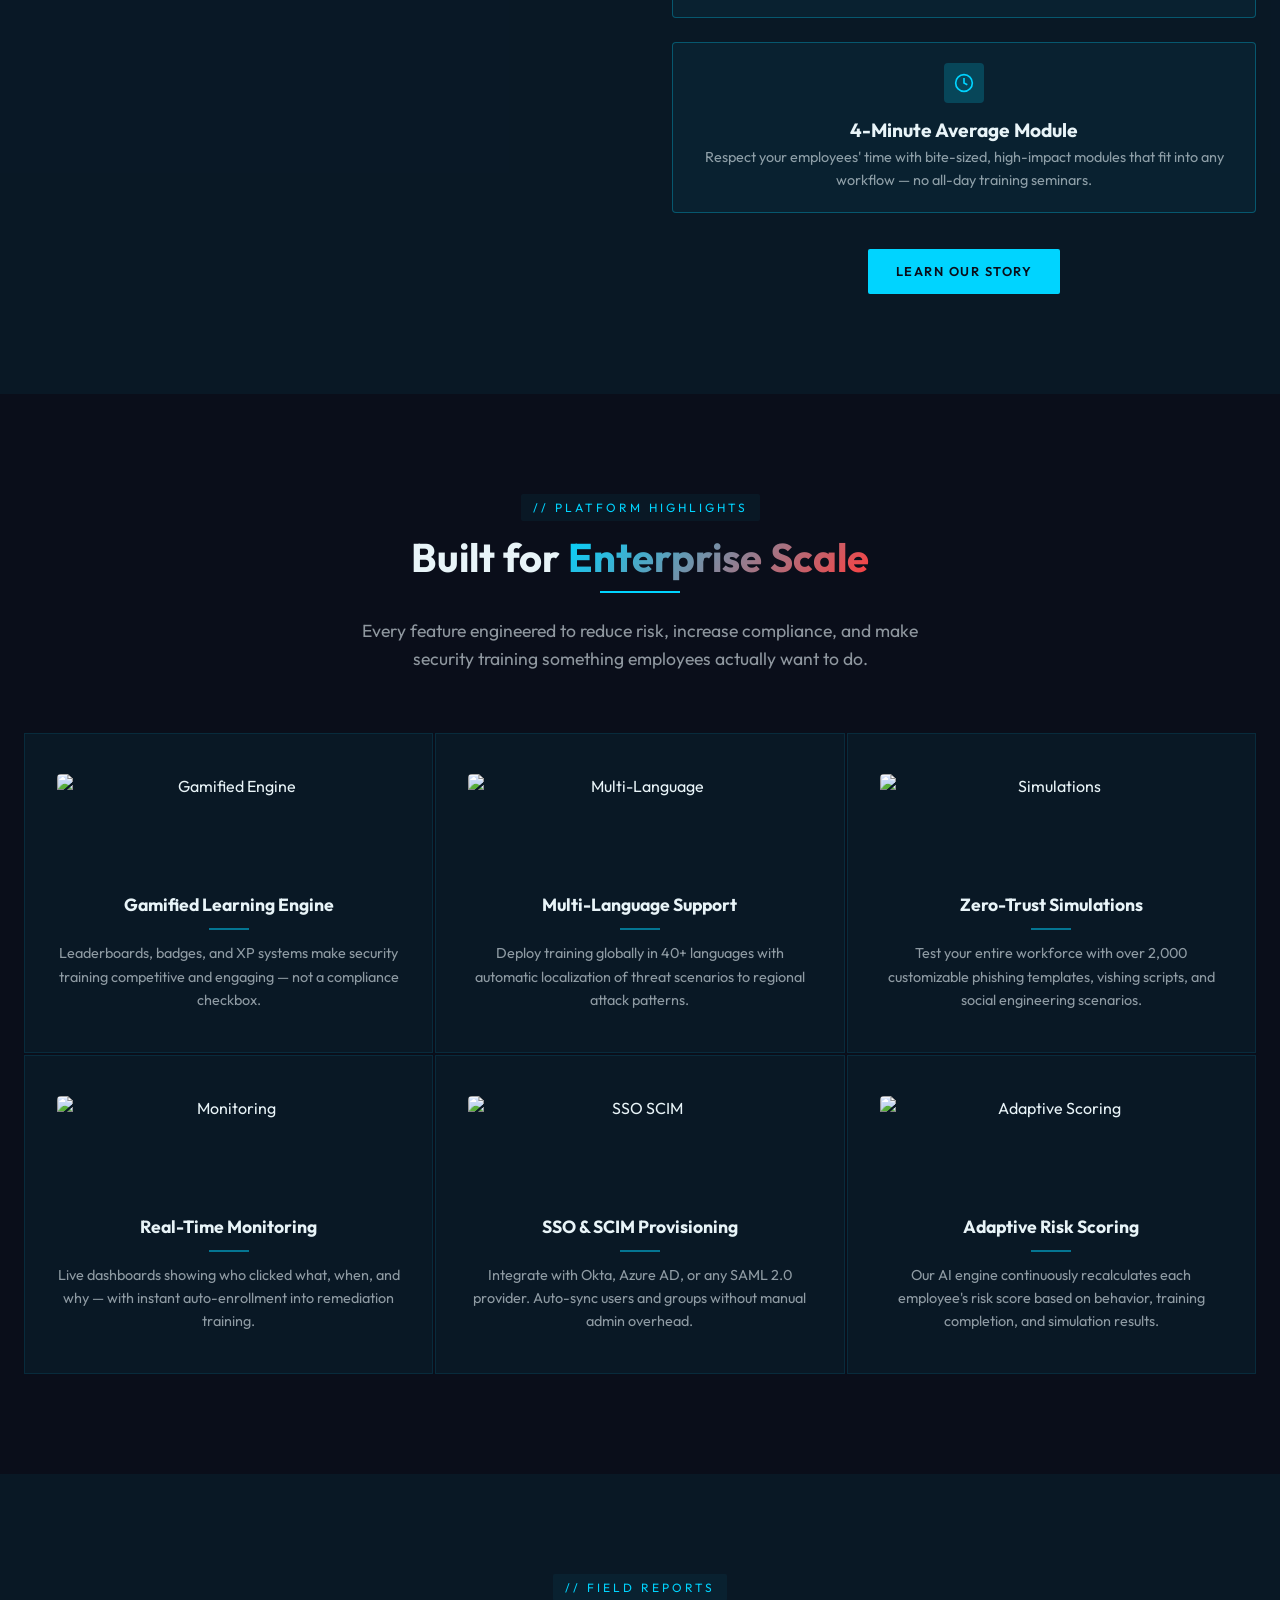
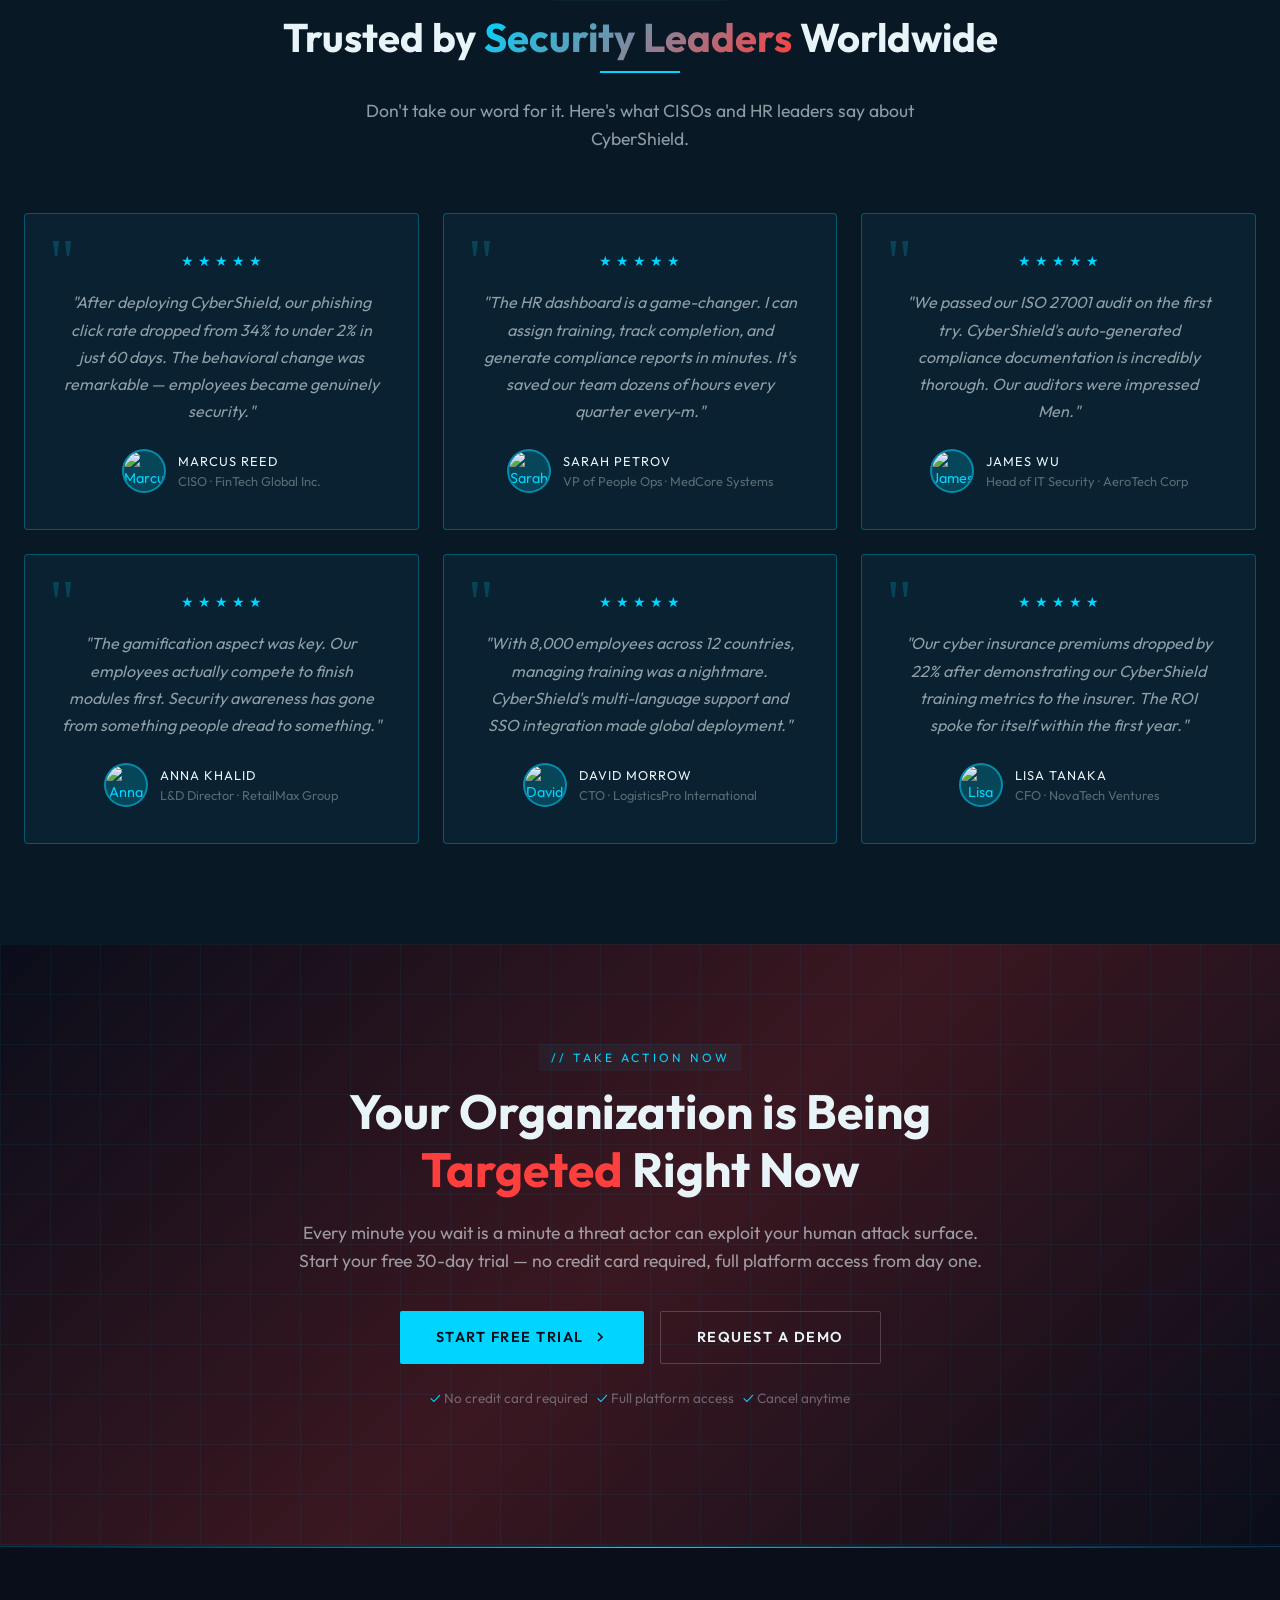
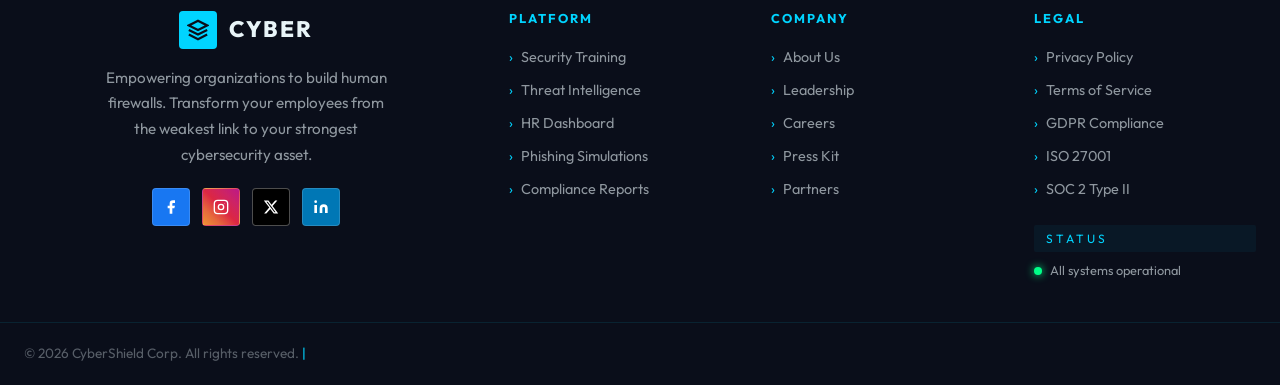
==== commit 7c2110f2: "U" ====
--- a/index.html
+++ b/index.html
@@ -241,18 +241,27 @@
       display: block;
     }
 
-    .about-text { display: flex; flex-direction: column; gap: 24px; }
+    .about-text { 
+      display: flex; 
+      flex-direction: column; 
+      gap: 24px; 
+      text-align: center;
+      align-items: center;
+    }
     .about-text h2 { margin-bottom: 0; }
+    .about-text > p { max-width: 600px; }
 
     .about-feature {
       display: flex;
-      align-items: flex-start;
+      flex-direction: column;
+      align-items: center;
       gap: 16px;
       padding: 20px;
       background: var(--secondary-05);
       border: var(--border-glow);
       border-radius: 4px;
       transition: var(--transition);
+      text-align: center;
     }
     .about-feature:hover {
       background: var(--secondary-10);
--- a/css/global.css
+++ b/css/global.css
@@ -76,7 +76,7 @@
   --glow-secondary: 0 8px 30px rgba(0, 80, 157, 0.15);
   --glow-accent: 0 8px 30px rgba(208, 0, 0, 0.15);
   --border-glow: 1px solid rgba(0, 80, 157, 0.3);
-  --hero-overlay: linear-gradient(135deg, rgba(255, 255, 255, 0.95) 0%, rgba(255, 255, 255, 0.9) 60%, rgba(255, 255, 255, 0.8) 100%);
+  --hero-overlay: linear-gradient(135deg, rgba(255, 255, 255, 0.7) 0%, rgba(255, 255, 255, 0.7) 60%, rgba(255, 255, 255, 0.7) 100%);
   --hero-text-shadow: none;
 }
 
@@ -212,14 +212,16 @@
   margin-bottom: 60px;
 }
 
-.section-header h2, .section-header h3 {
+.section-header h2,
+.section-header h3 {
   margin-bottom: 24px;
   position: relative;
   padding-bottom: 12px;
   text-align: center;
 }
 
-.section-header h2::after, .section-header h3::after {
+.section-header h2::after,
+.section-header h3::after {
   content: '';
   position: absolute;
   bottom: 0;
@@ -268,11 +270,20 @@
   justify-items: stretch;
 }
 
-.card-grid > * {
+.card-grid>* {
   height: 100%;
 }
 
-.card, .threat-card, .module-card, .team-card, .office-card, .solution-card, .pricing-card, .feature-item, .process-step, .stat-card {
+.card,
+.threat-card,
+.module-card,
+.team-card,
+.office-card,
+.solution-card,
+.pricing-card,
+.feature-item,
+.process-step,
+.stat-card {
   display: flex !important;
   flex-direction: column !important;
   align-items: center !important;
@@ -281,7 +292,15 @@
   height: 100%;
 }
 
-.card h3, .threat-card h3, .module-card h3, .team-card h3, .office-card h3, .solution-card h3, .pricing-card h3, .stat-card h3, .feature-item h3 {
+.card h3,
+.threat-card h3,
+.module-card h3,
+.team-card h3,
+.office-card h3,
+.solution-card h3,
+.pricing-card h3,
+.stat-card h3,
+.feature-item h3 {
   position: relative;
   padding-bottom: 15px;
   margin-bottom: 15px;
@@ -289,7 +308,15 @@
   text-align: center;
 }
 
-.card h3::after, .threat-card h3::after, .module-card h3::after, .team-card h3::after, .office-card h3::after, .solution-card h3::after, .pricing-card h3::after, .stat-card h3::after, .feature-item h3::after {
+.card h3::after,
+.threat-card h3::after,
+.module-card h3::after,
+.team-card h3::after,
+.office-card h3::after,
+.solution-card h3::after,
+.pricing-card h3::after,
+.stat-card h3::after,
+.feature-item h3::after {
   content: '';
   position: absolute;
   bottom: 0;
@@ -300,7 +327,16 @@
   background: var(--secondary-50);
 }
 
-.card > *, .threat-card > *, .module-card > *, .team-card > *, .office-card > *, .solution-card > *, .pricing-card > *, .feature-item > *, .process-step > *, .stat-card > * {
+.card>*,
+.threat-card>*,
+.module-card>*,
+.team-card>*,
+.office-card>*,
+.solution-card>*,
+.pricing-card>*,
+.feature-item>*,
+.process-step>*,
+.stat-card>* {
   text-align: center !important;
   margin-left: auto !important;
   margin-right: auto !important;
@@ -335,7 +371,7 @@
     grid-template-columns: repeat(2, 1fr);
   }
 
-  .card-grid-3 > *:last-child:nth-child(odd) {
+  .card-grid-3>*:last-child:nth-child(odd) {
     grid-column: 1 / -1;
     justify-self: center;
     width: 100%;
@@ -373,7 +409,8 @@
   text-align: center;
 }
 
-.card > *, .card-grid > * > * {
+.card>*,
+.card-grid>*>* {
   text-align: center;
   margin-left: auto;
   margin-right: auto;
@@ -602,7 +639,7 @@
 
 .brand-name {
   font-family: var(--font-display);
-  font-size: 1.2rem;
+  font-size: 1.4rem;
   font-weight: 800;
   letter-spacing: 2px;
   color: var(--text-primary);
@@ -666,7 +703,7 @@
 
 .toggle-btn {
   background: var(--secondary-10);
-  border: 1px solid var(--secondary-20);
+  border: 1px solid var(--secondary-50);
   color: var(--secondary);
   width: 36px;
   height: 36px;
@@ -677,11 +714,19 @@
   cursor: pointer;
   transition: var(--transition);
   font-size: 0.85rem;
+  box-shadow: 0 0 10px rgba(0, 0, 0, 0.1);
+}
+
+[data-theme="light"] .toggle-btn {
+  background: #ffffff;
+  border-color: var(--secondary-20);
+  box-shadow: 0 2px 8px rgba(0, 0, 0, 0.1);
 }
 
 .toggle-btn:hover {
   background: var(--secondary-20);
   box-shadow: var(--glow-secondary);
+  border-color: var(--secondary);
 }
 
 .rtl-toggle {
@@ -829,6 +874,13 @@
   text-align: center;
 }
 
+@media (max-width: 480px) {
+  .page-hero {
+    min-height: auto;
+    padding: 60px 0;
+  }
+}
+
 .page-hero::before {
   content: '';
   position: absolute;
@@ -939,6 +991,7 @@
     grid-template-columns: 1fr;
   }
 }
+
 
 .footer-col h4 {
   font-family: var(--font-display);
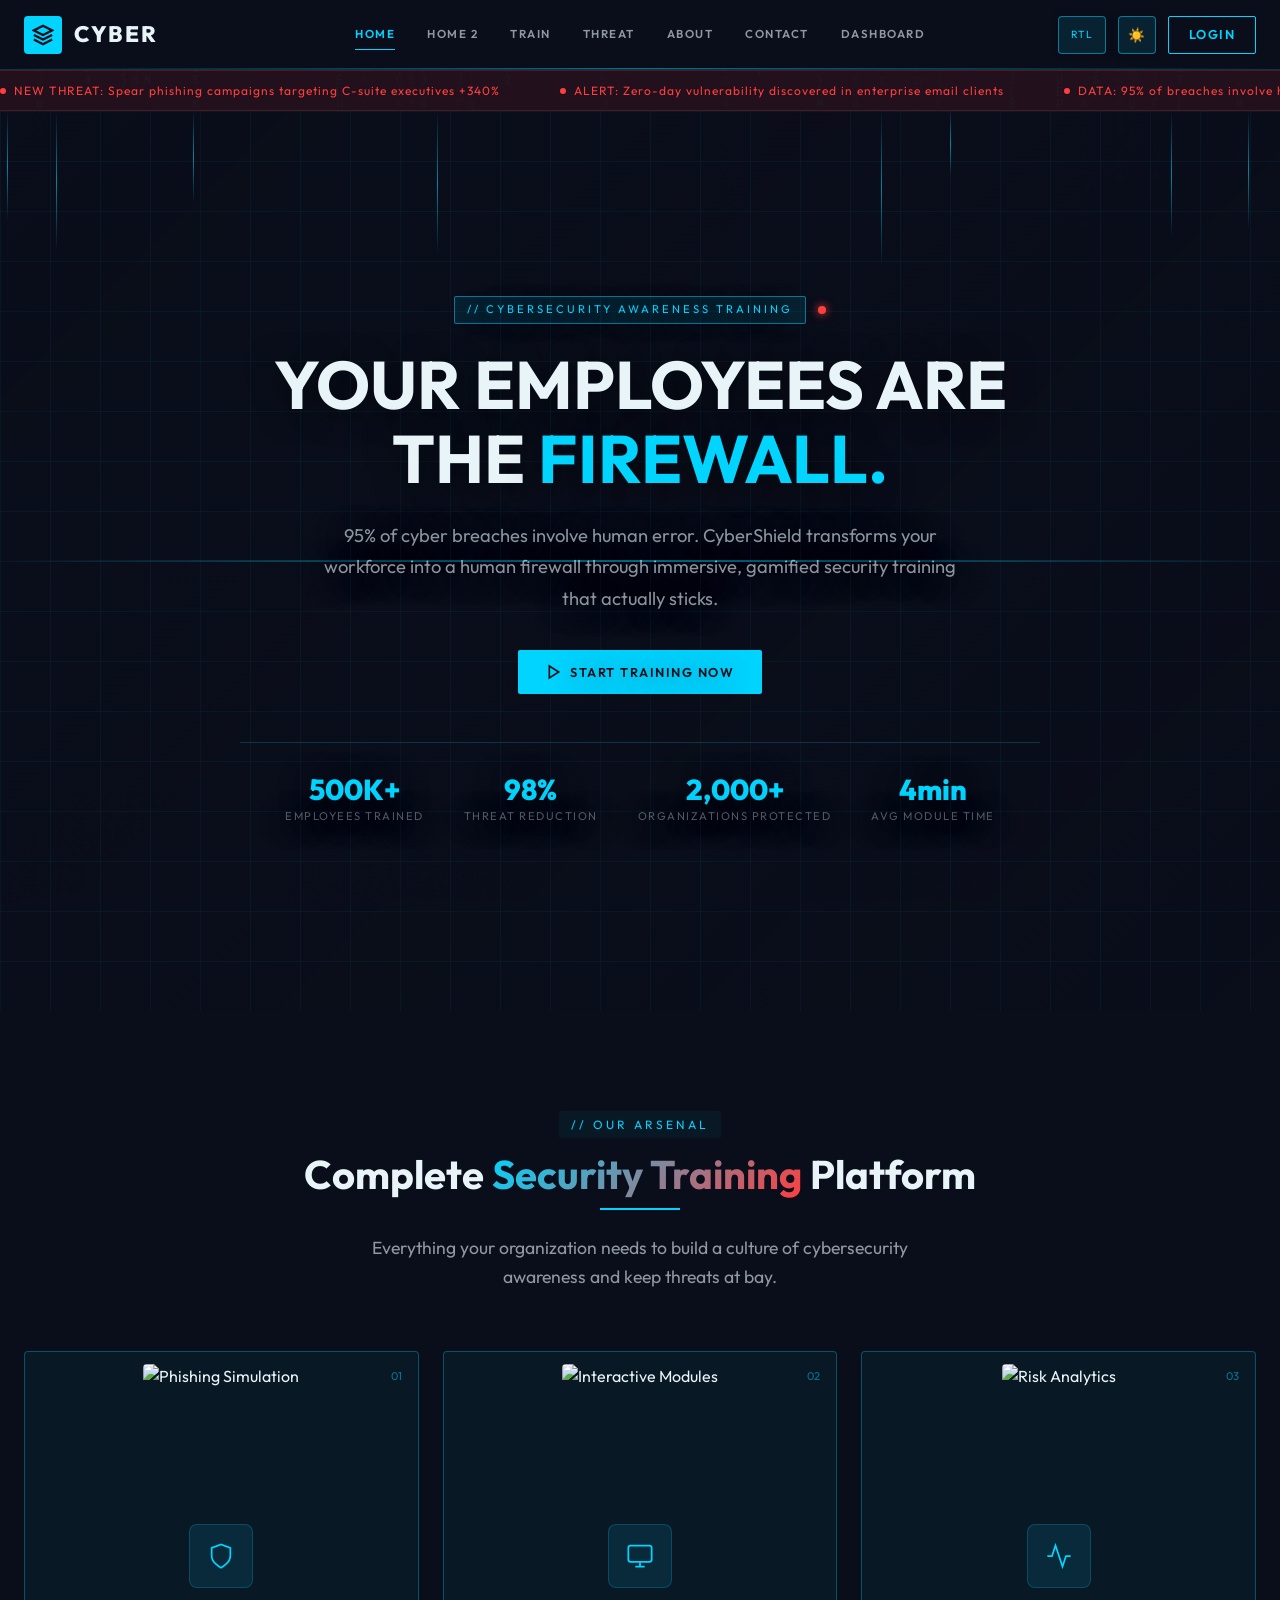
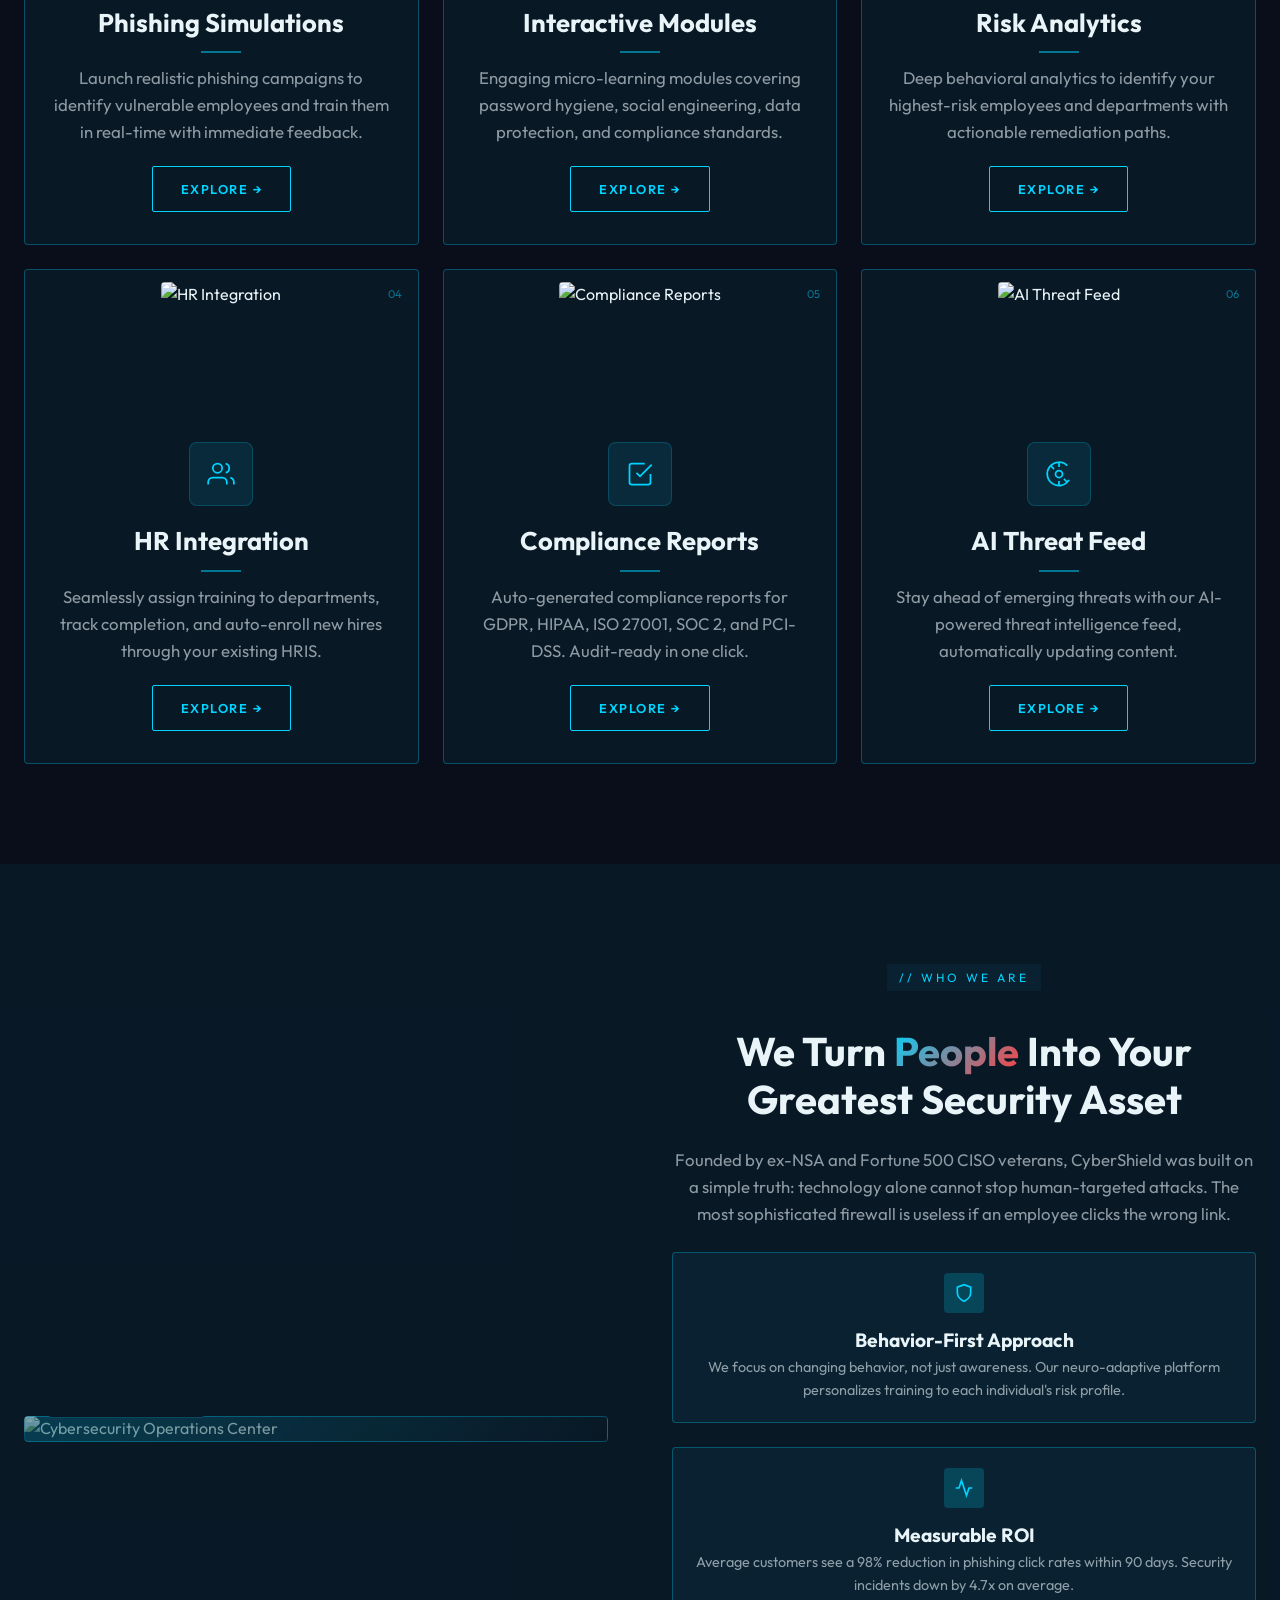
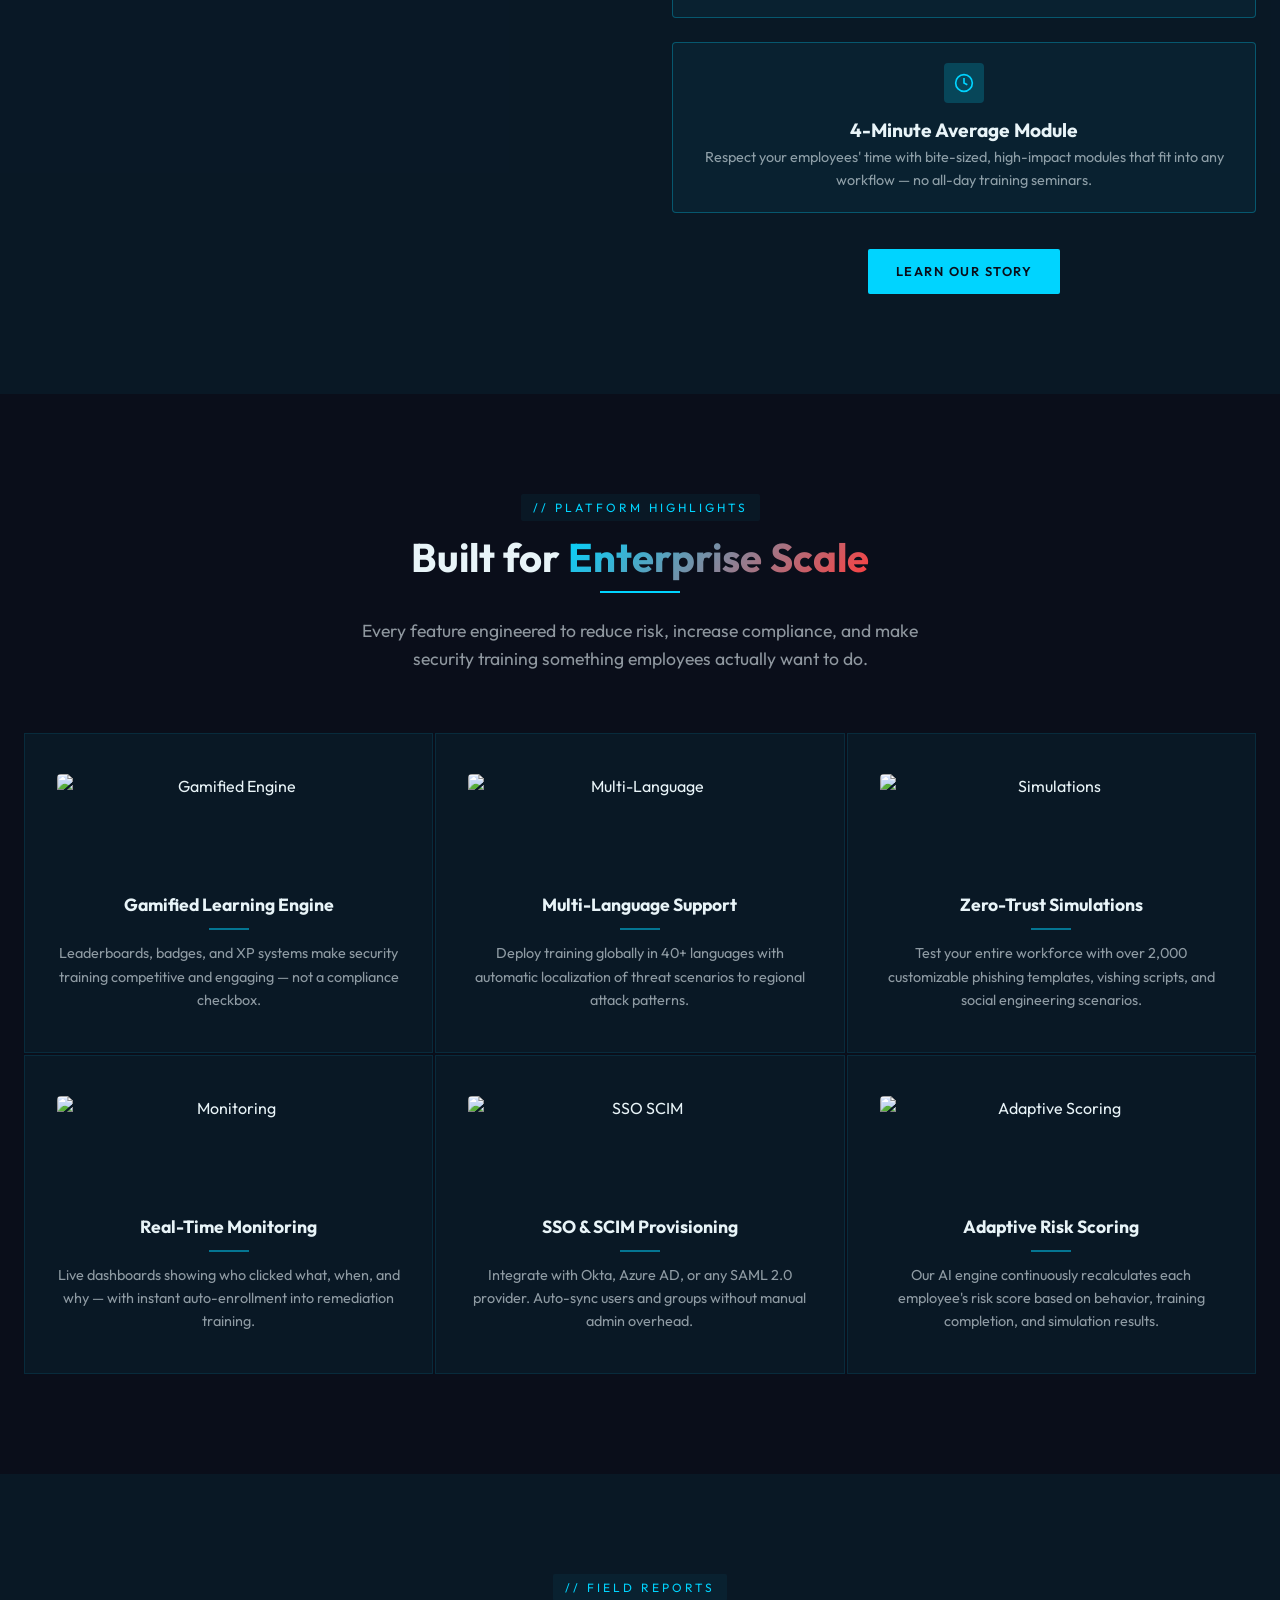
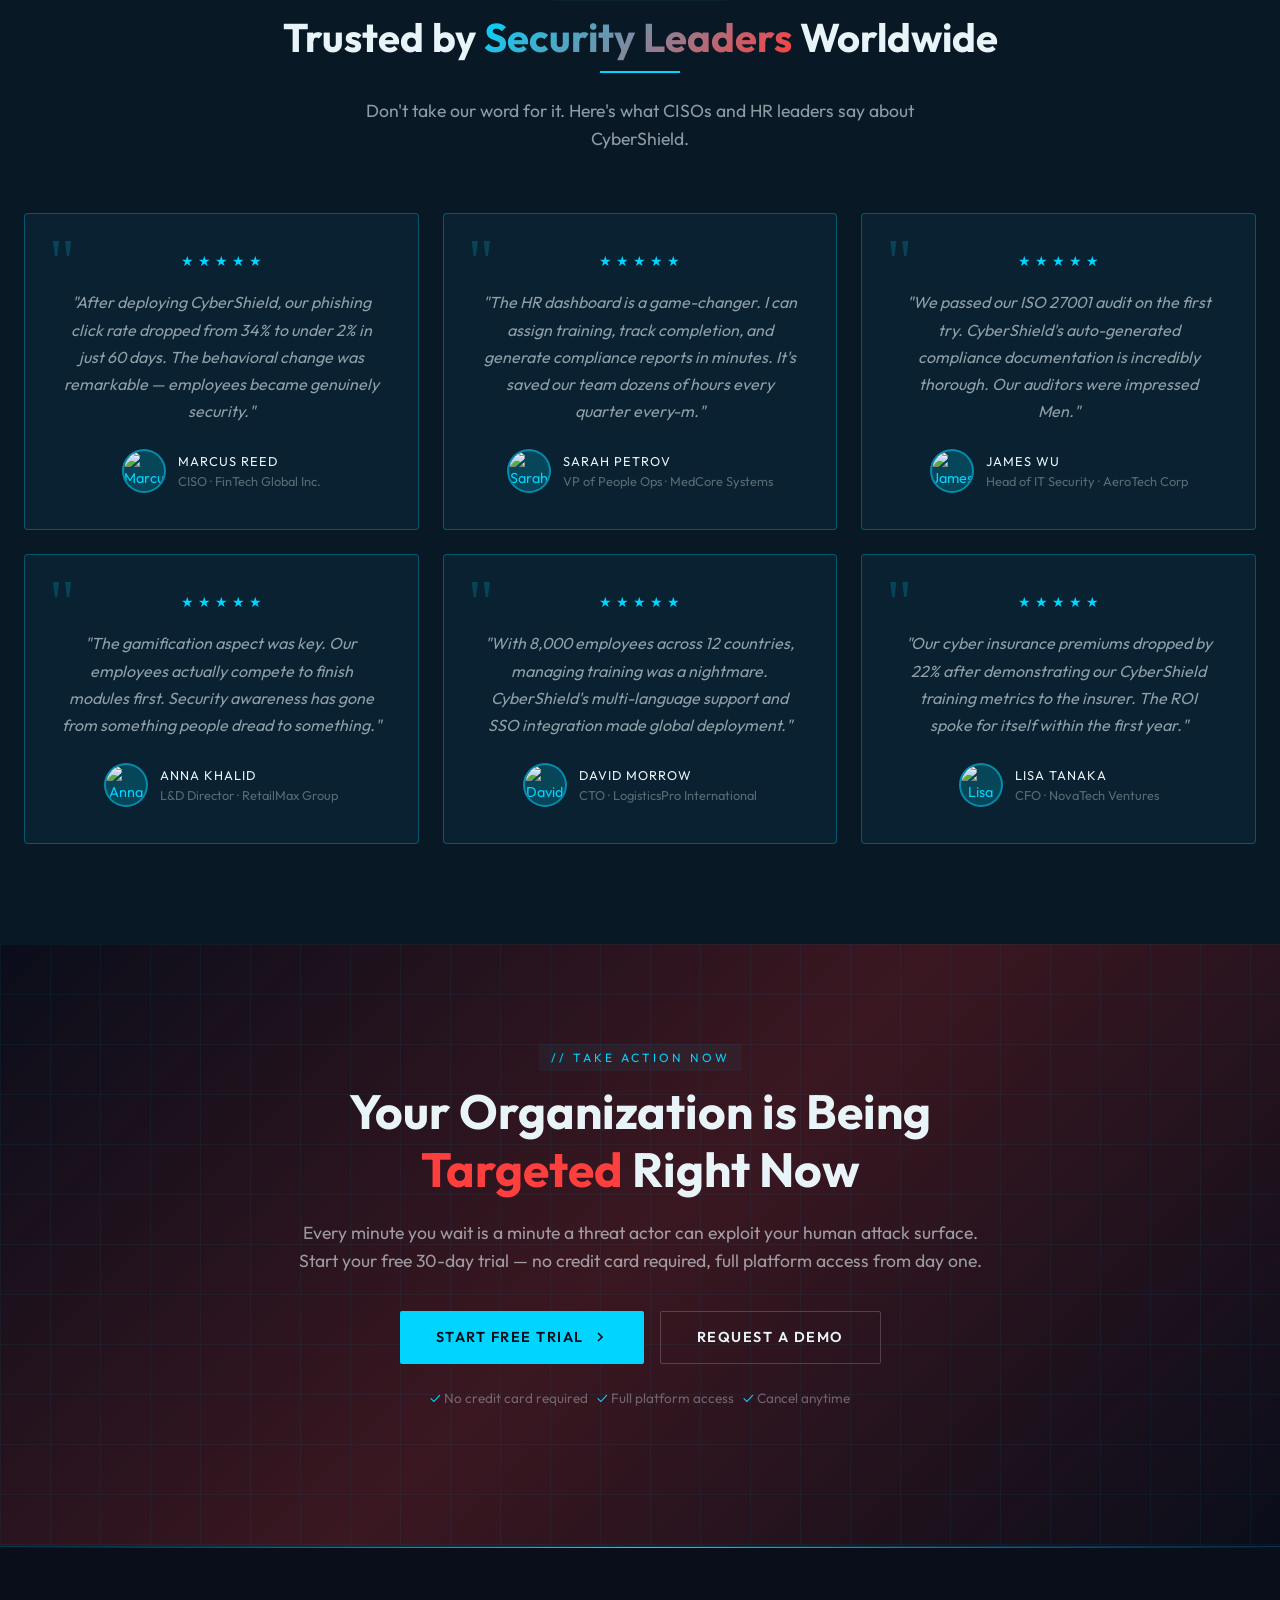
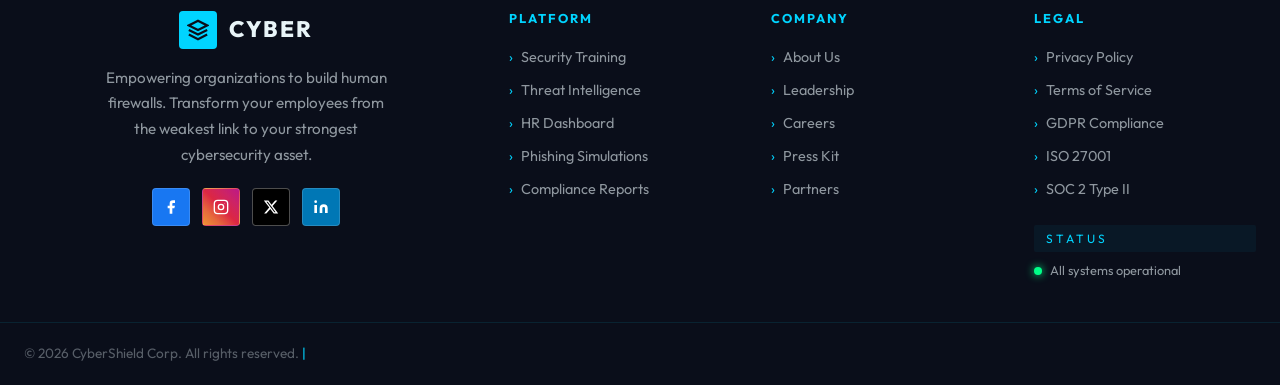
==== commit eed650be: "U" ====
--- a/index.html
+++ b/index.html
@@ -156,6 +156,25 @@
     @keyframes float {
       0%, 100% { transform: translateY(0px); }
       50% { transform: translateY(-12px); }
+    }
+
+    @media (max-width: 767px) {
+      .hero-section {
+        padding: 120px 0 80px;
+        min-height: auto;
+      }
+      .hero-cta {
+        flex-direction: column;
+        align-items: stretch;
+        width: 100%;
+        max-width: 320px;
+        margin-left: auto;
+        margin-right: auto;
+      }
+      .hero-cta .btn {
+        width: 100%;
+        justify-content: center;
+      }
     }
 
     /* SECTION 2: SERVICES */
--- a/css/global.css
+++ b/css/global.css
@@ -644,6 +644,7 @@
   letter-spacing: 2px;
   color: var(--text-primary);
   transition: var(--transition);
+  text-transform: uppercase;
 }
 
 .brand-name span {
@@ -701,12 +702,17 @@
   justify-content: flex-end;
 }
 
+.navbar-right .btn {
+  height: 38px;
+  padding: 0 20px;
+}
+
 .toggle-btn {
   background: var(--secondary-10);
   border: 1px solid var(--secondary-50);
   color: var(--secondary);
-  width: 36px;
-  height: 36px;
+  width: 38px;
+  height: 38px;
   border-radius: 4px;
   display: flex;
   align-items: center;
@@ -733,7 +739,8 @@
   font-family: var(--font-mono);
   font-size: 0.65rem;
   width: auto;
-  padding: 0 10px;
+  height: 38px;
+  padding: 0 12px;
   letter-spacing: 1px;
 }
 
@@ -874,10 +881,25 @@
   text-align: center;
 }
 
-@media (max-width: 480px) {
+@media (max-width: 767px) {
   .page-hero {
     min-height: auto;
-    padding: 60px 0;
+    padding: 120px 0 80px;
+  }
+
+  /* Equal-size buttons in all hero sections on mobile */
+  .page-hero-content > div .btn,
+  .page-hero-content div[style*="flex"] .btn {
+    width: 100%;
+    justify-content: center;
+    min-width: 0;
+  }
+
+  /* Force equal widths on hero CTA button containers */
+  .page-hero-content div[style*="flex"],
+  .page-hero-content div[style*="gap"] {
+    flex-direction: column !important;
+    align-items: stretch !important;
   }
 }
 
@@ -903,6 +925,17 @@
 
 .page-hero-content .section-tag {
   margin-bottom: 20px;
+  /* High-contrast override for hero background image context */
+  background: rgba(10, 14, 26, 0.85);
+  border-color: var(--secondary-50);
+  color: var(--secondary);
+  backdrop-filter: blur(6px);
+}
+
+[data-theme="light"] .page-hero-content .section-tag {
+  background: rgba(255, 255, 255, 0.92);
+  border-color: var(--secondary);
+  color: var(--secondary);
 }
 
 .page-hero-content h1 {
@@ -912,6 +945,26 @@
 .page-hero-content p {
   font-size: 1.15rem;
   color: var(--text-muted);
+}
+
+/* ============================================
+   HERO SECTION-TAG — high contrast on all hero types
+   ============================================ */
+.hero-content .section-tag,
+.hero2-inner .section-tag,
+.page-hero-content .section-tag {
+  background: rgba(10, 14, 26, 0.85);
+  border-color: var(--secondary-50);
+  color: var(--secondary);
+  backdrop-filter: blur(6px);
+}
+
+[data-theme="light"] .hero-content .section-tag,
+[data-theme="light"] .hero2-inner .section-tag,
+[data-theme="light"] .page-hero-content .section-tag {
+  background: rgba(255, 255, 255, 0.92);
+  border-color: var(--secondary);
+  color: var(--secondary);
 }
 
 /* ============================================
